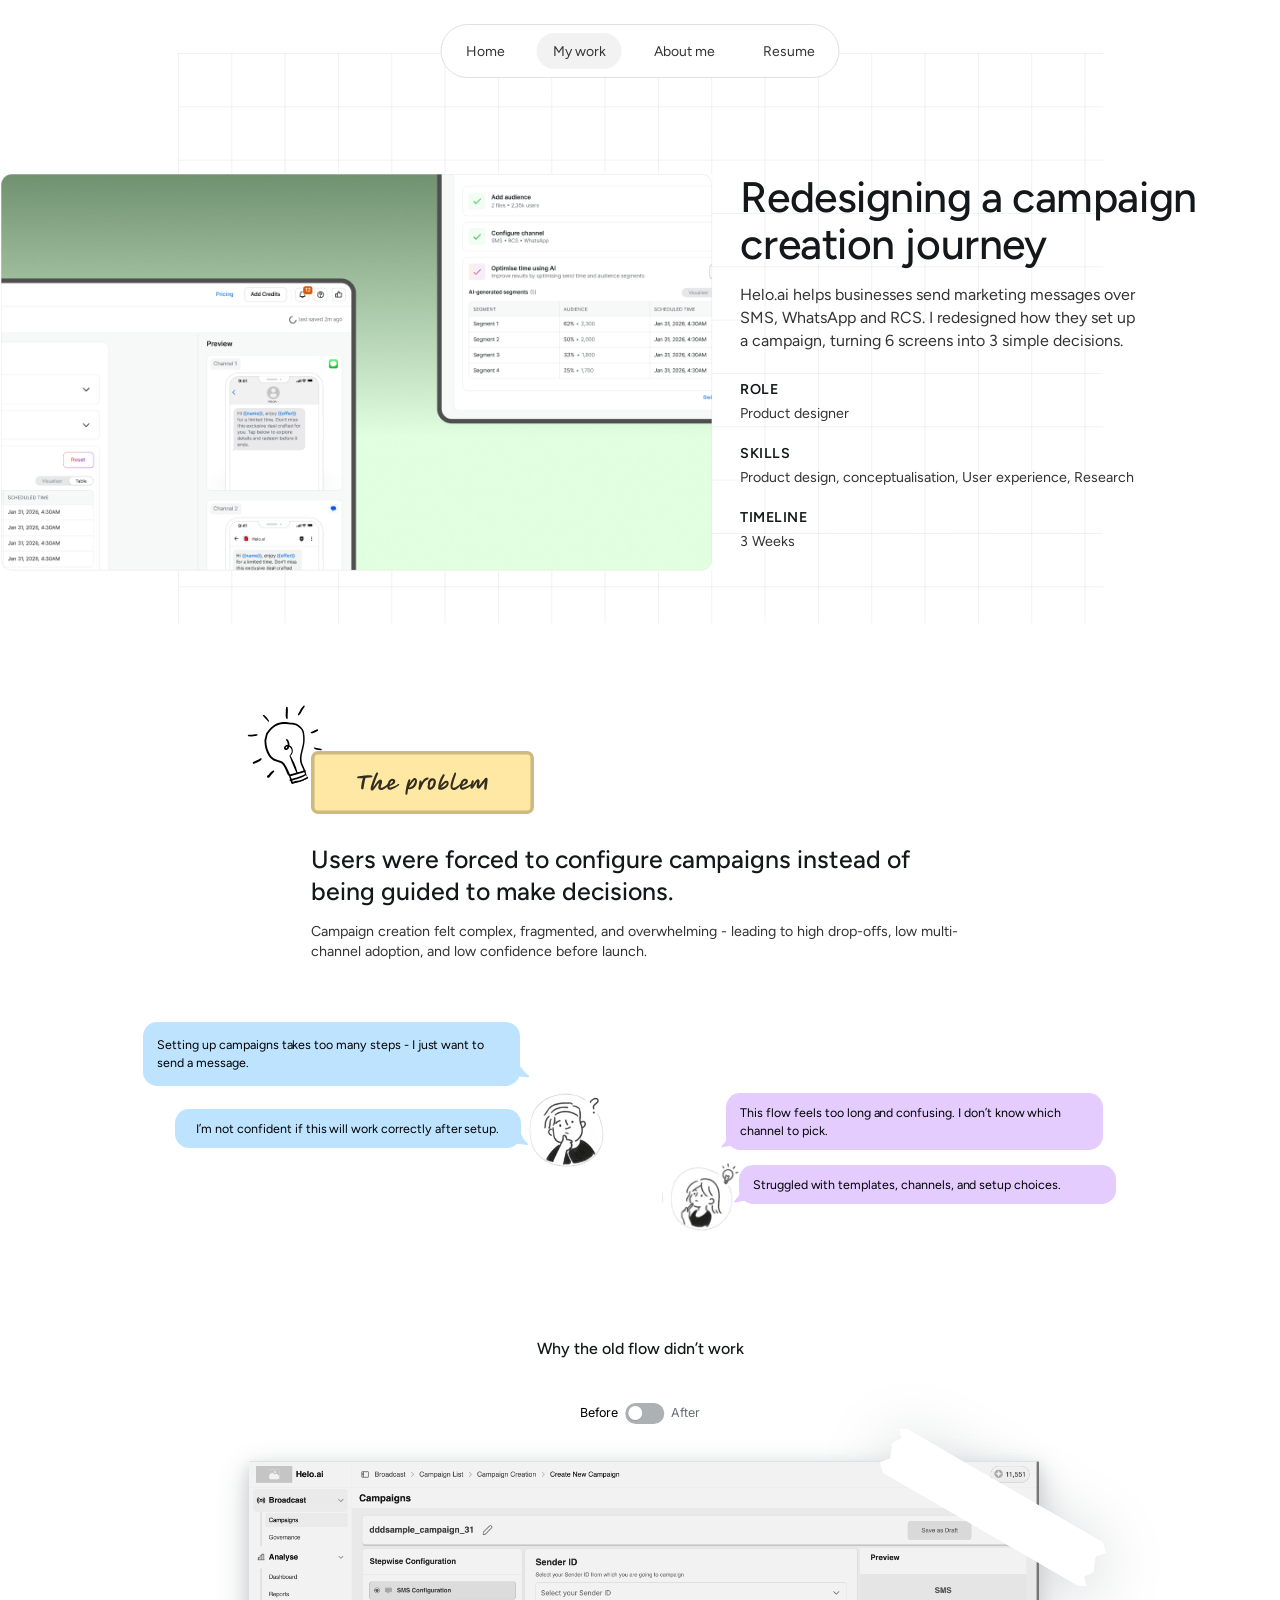
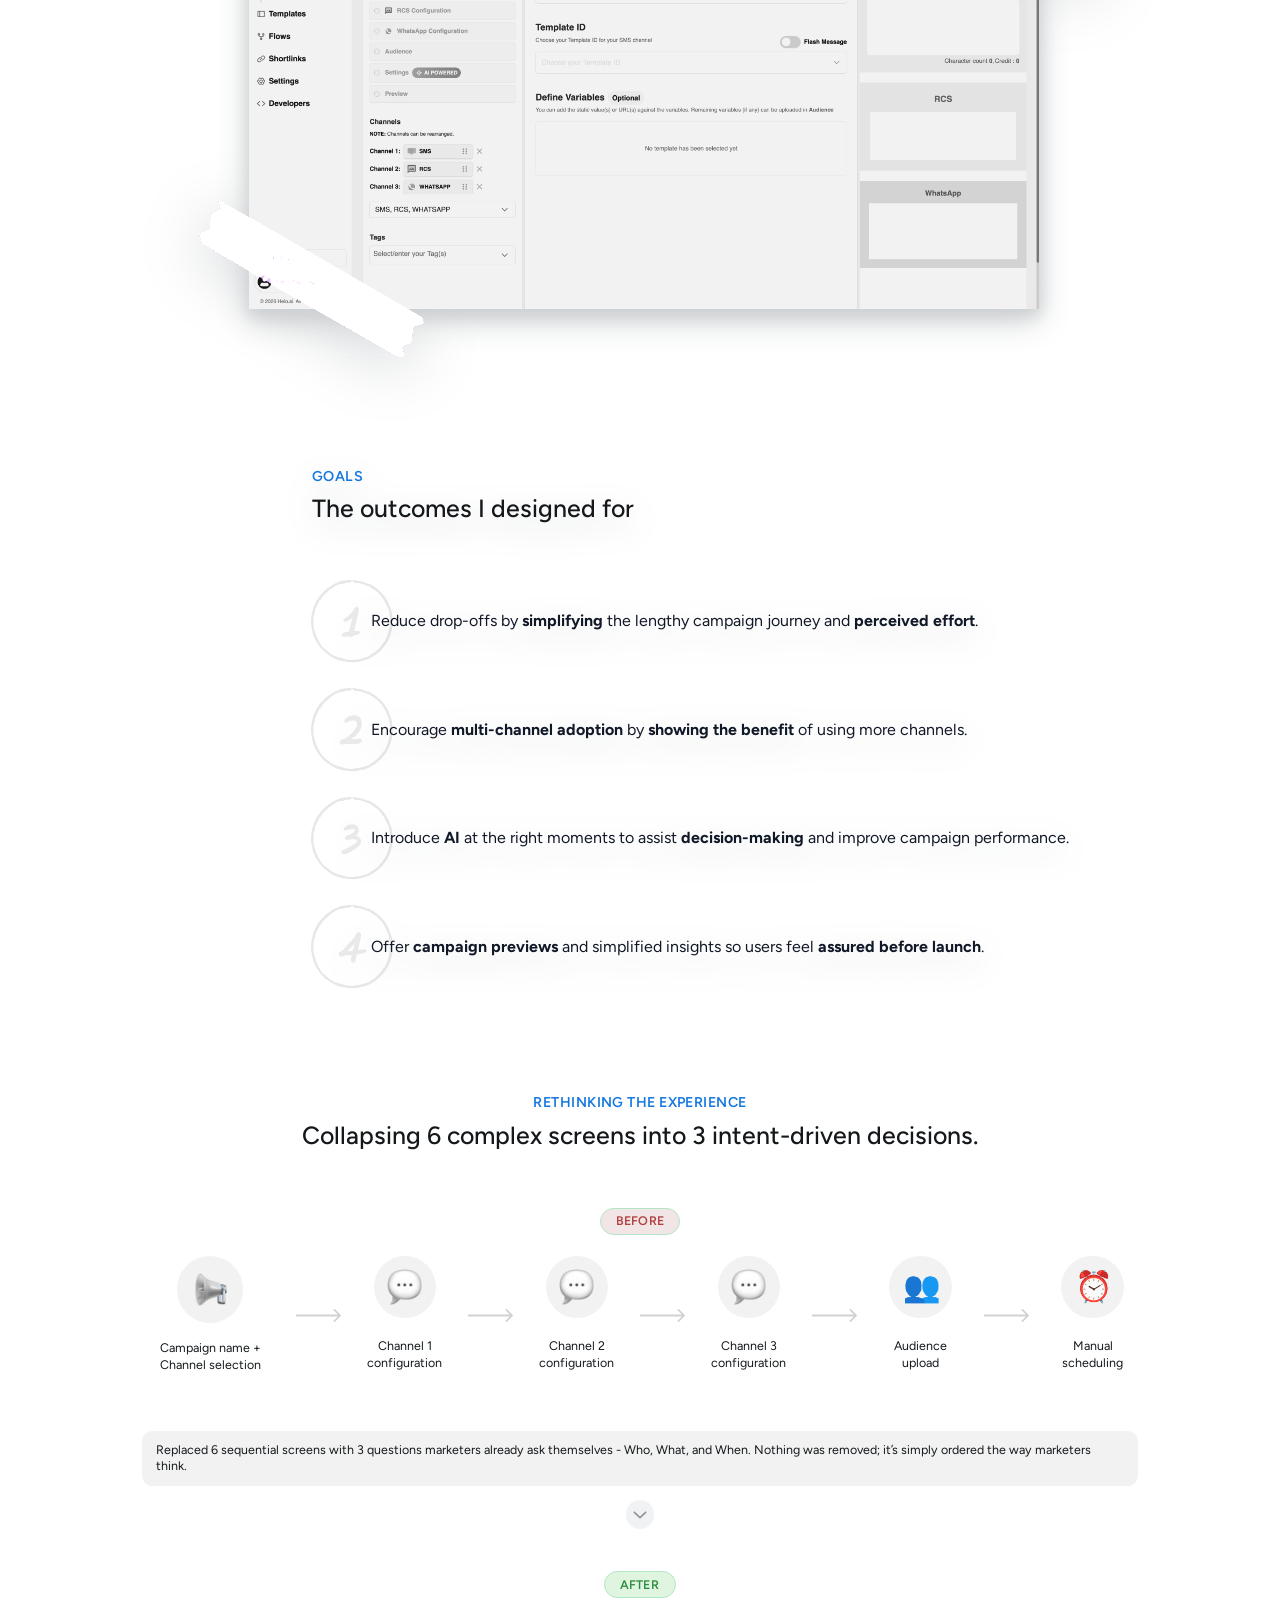
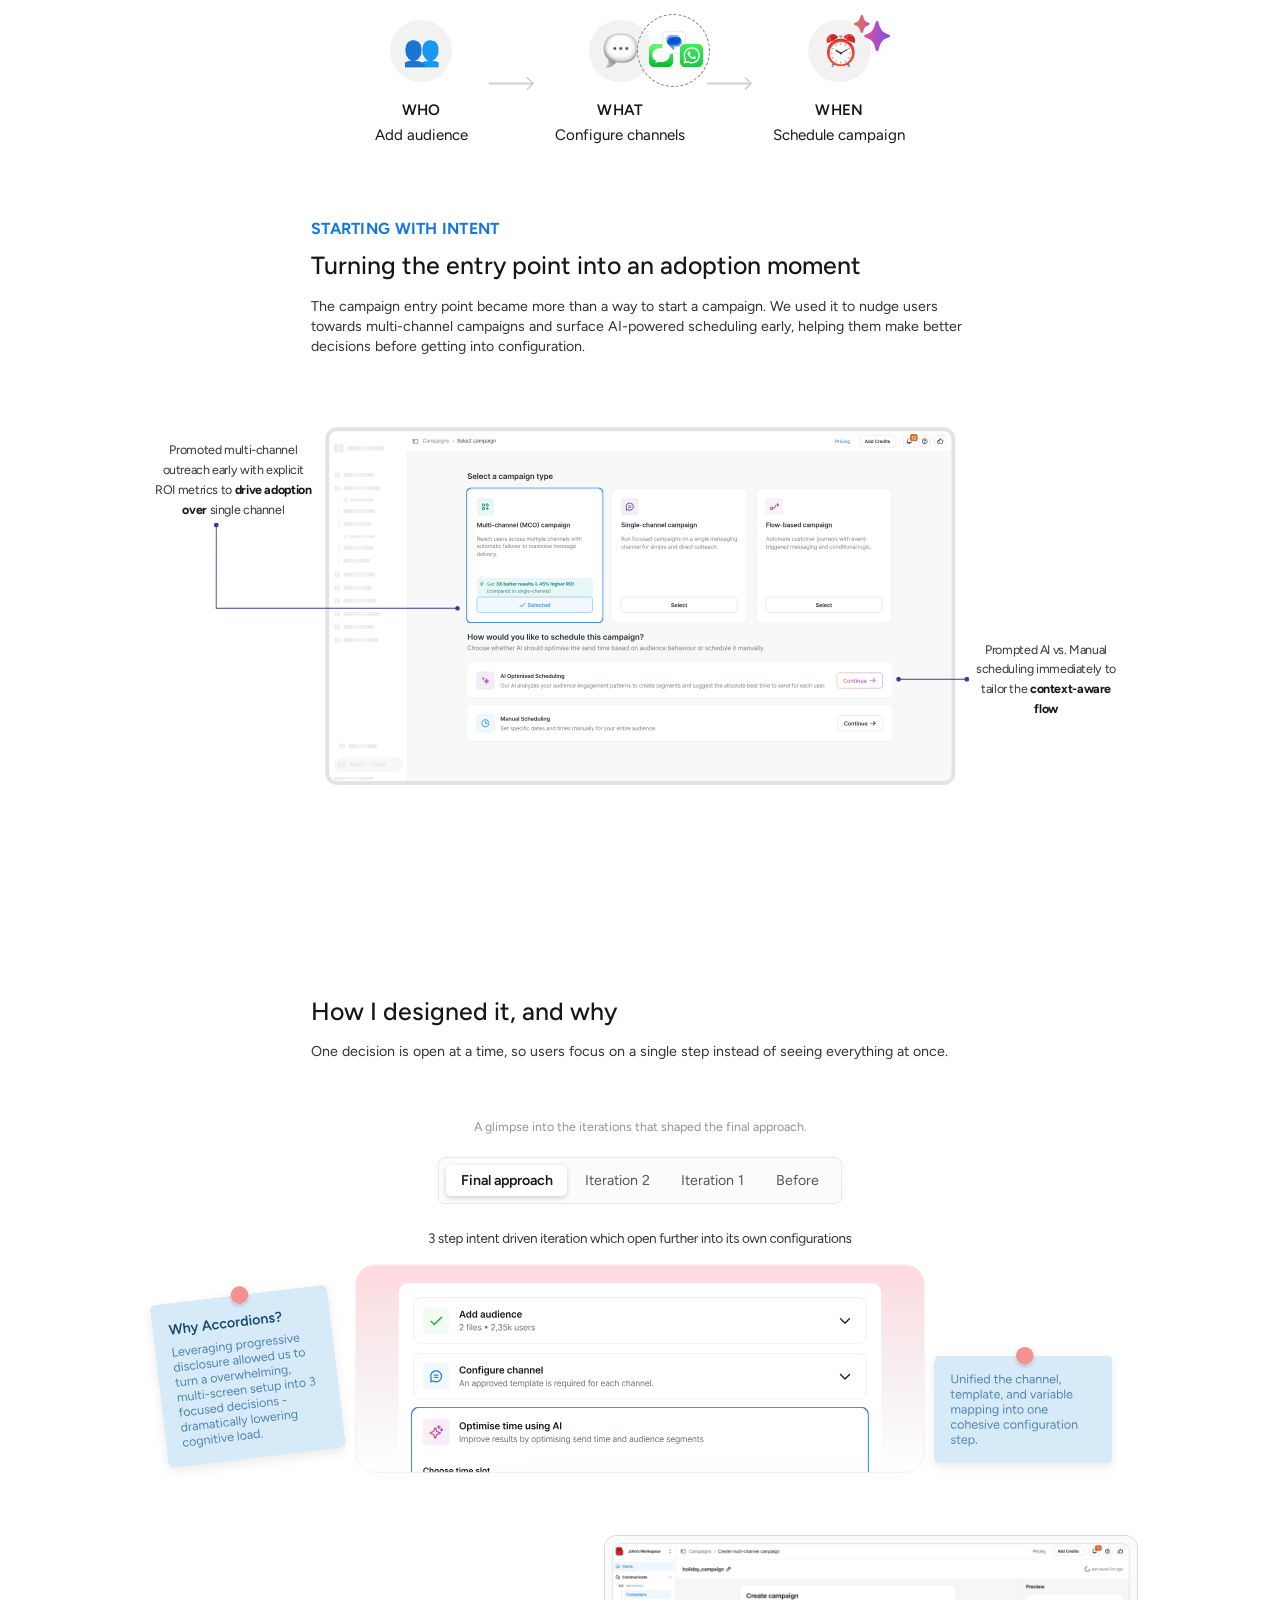
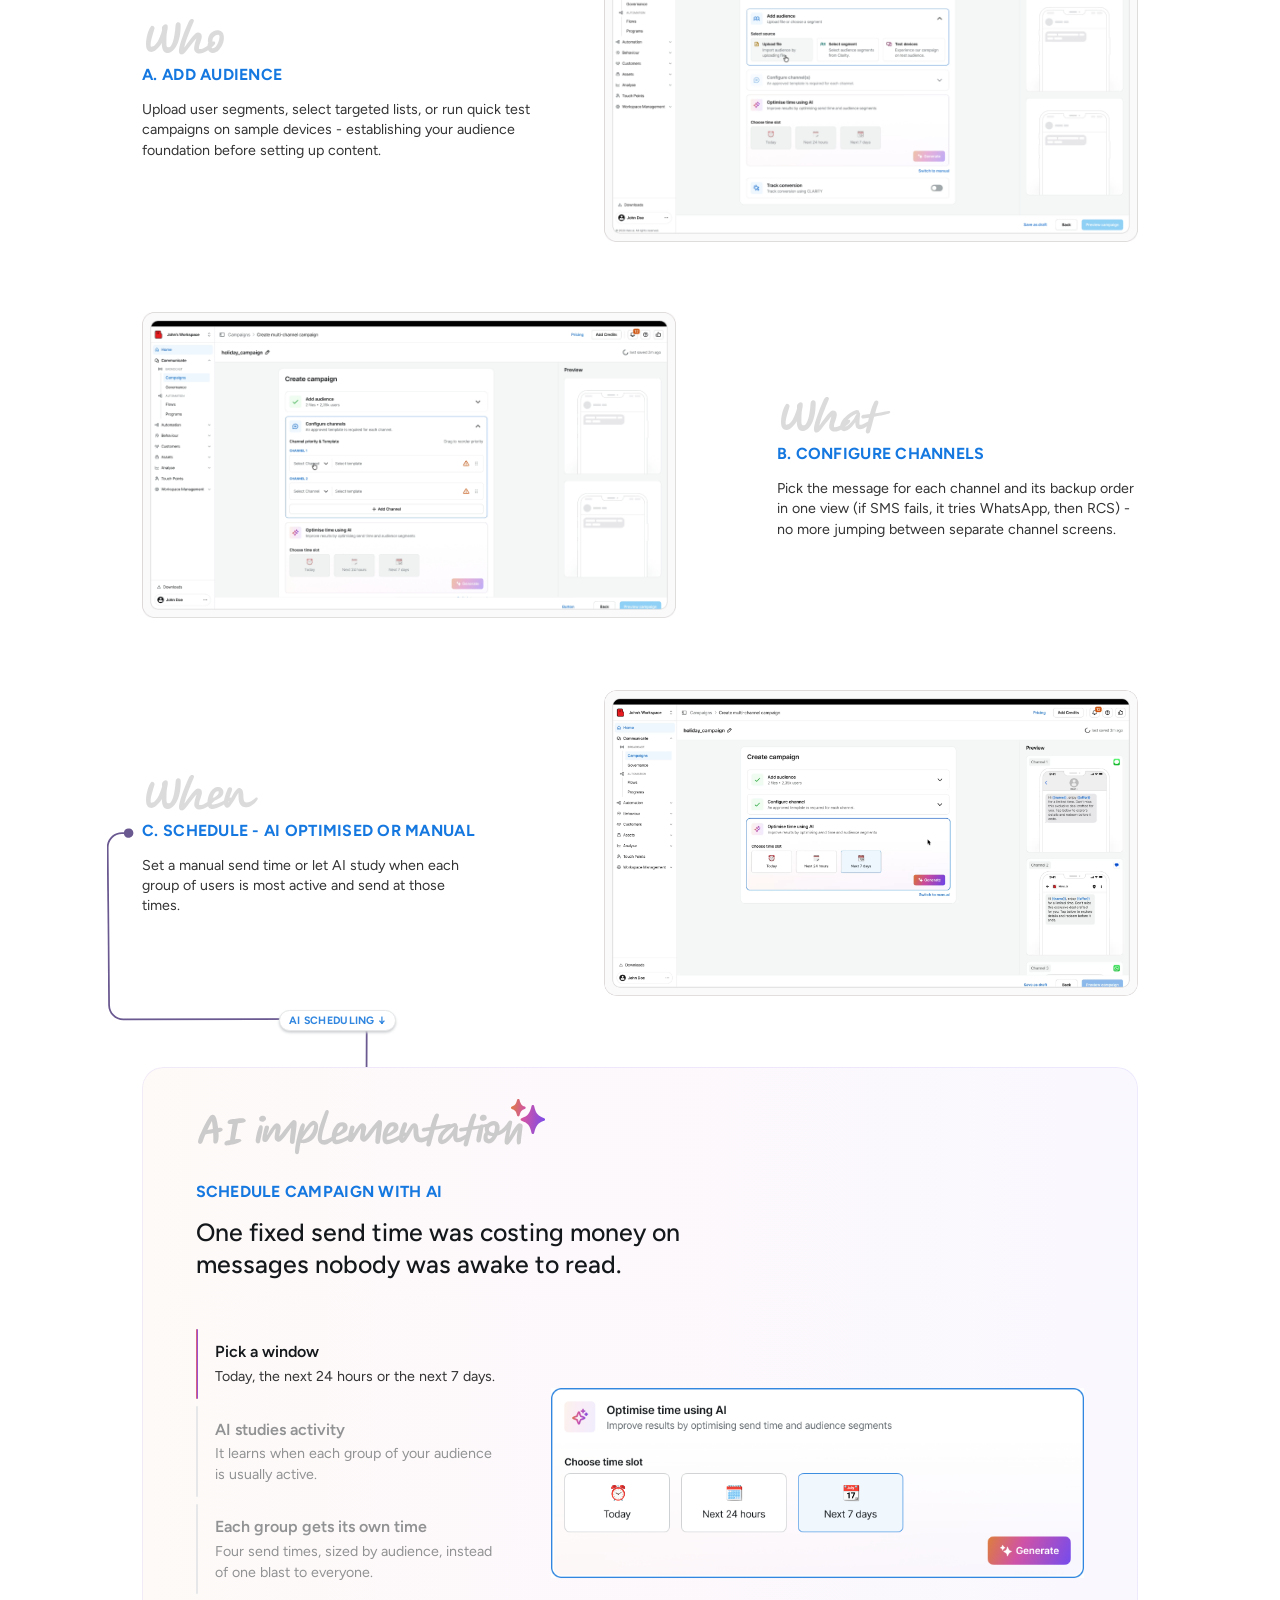
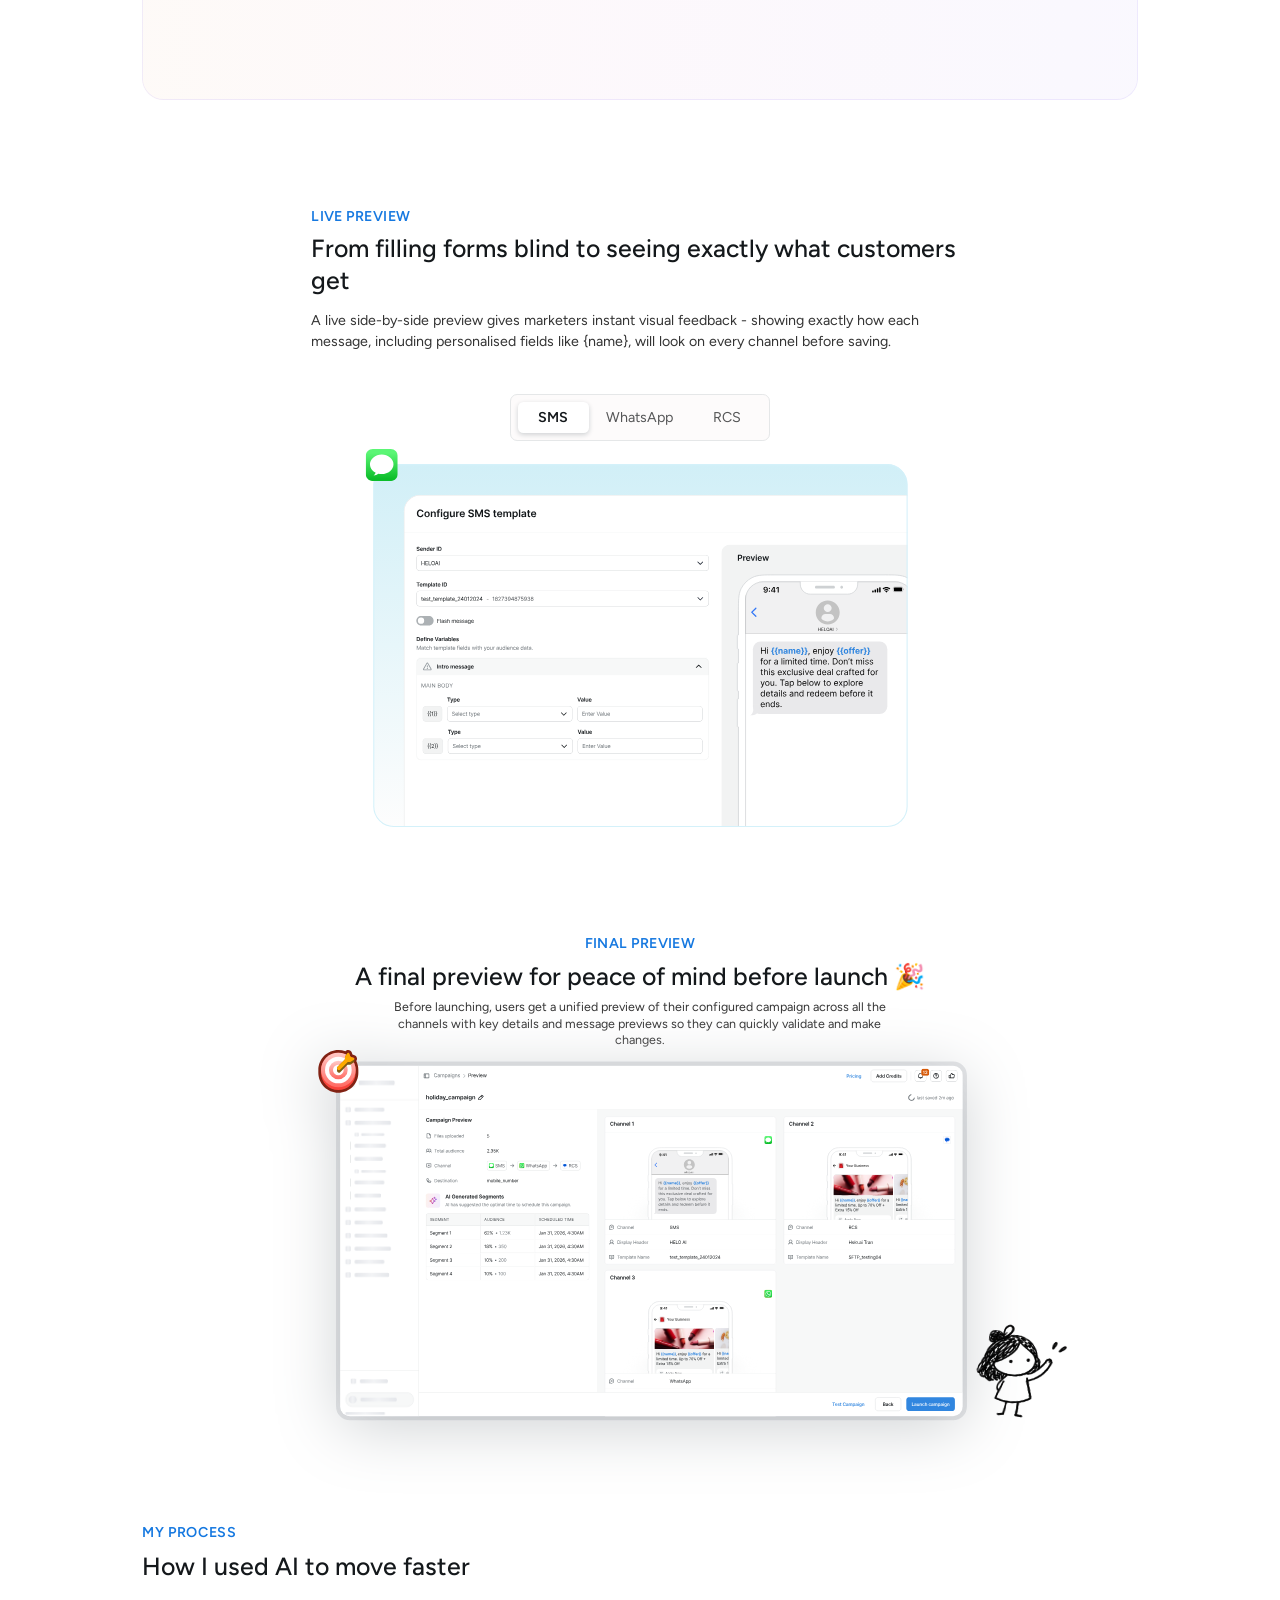
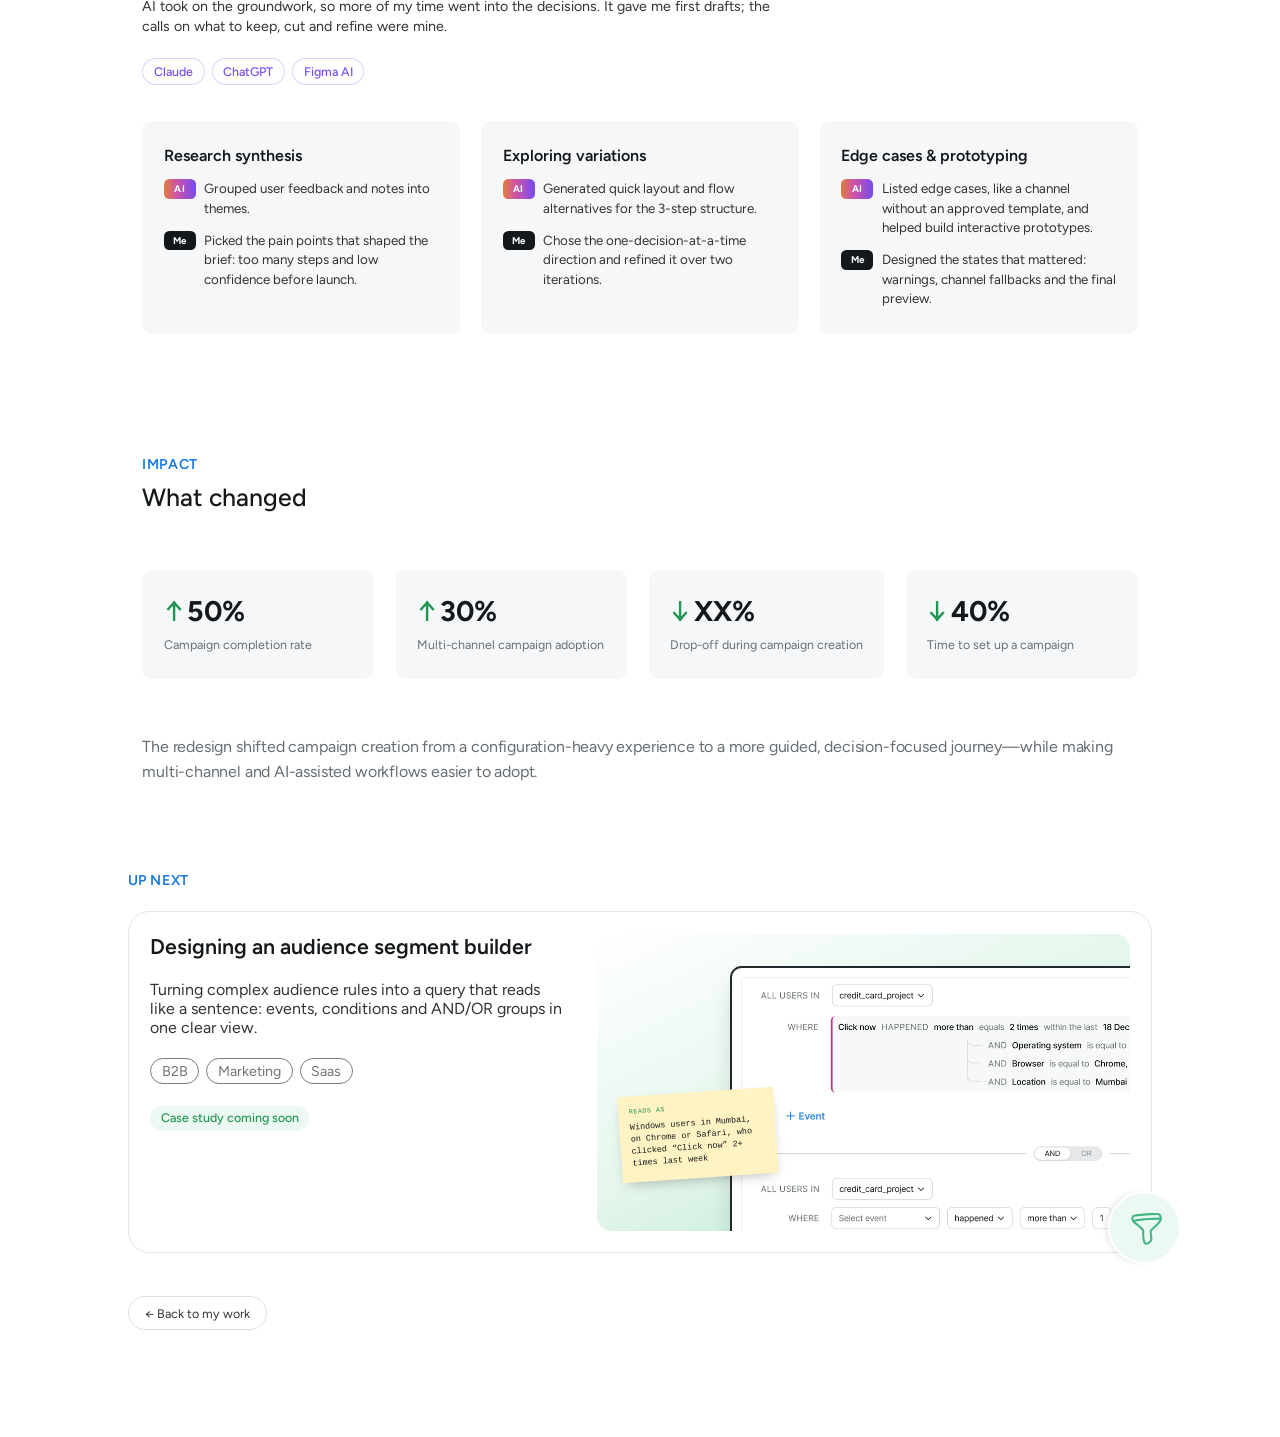
==== campaign-creation.html @ 898d85be "Publish portfolio site Homepage, campaign creation case study and assets.  Co-Authored-By: Claude Op" ====
<!DOCTYPE html>
<html lang="en">
<head>
  <meta charset="UTF-8" />
  <meta name="viewport" content="width=device-width, initial-scale=1.0" />
  <title>Campaign creation case study</title>
  <meta name="description" content="Case study: redesigning a campaign creation journey — from six configuration screens to three intent-driven decisions." />
  <link rel="preconnect" href="https://fonts.googleapis.com" />
  <link rel="preconnect" href="https://fonts.gstatic.com" crossorigin />
  <link href="https://fonts.googleapis.com/css2?family=Figtree:wght@400;500;600;700&family=Inter:wght@400;600&display=swap" rel="stylesheet" />
  <link rel="stylesheet" href="styles.css?v=38" />
  <link rel="stylesheet" href="case-study.css?v=26" />
</head>
<body class="cs">
  <!--
    Case study — Figma "Campaign creation" (831:17538), 1440 × 9797.
    Each section below follows one frame of the design, top to bottom.
  -->

  <nav class="nav is-case" aria-label="Primary" data-component="nav">
    <a class="nav__link" href="index.html#home">Home</a>
    <a class="nav__link is-active" href="index.html#work" aria-current="page">My work</a>
    <a class="nav__link" href="index.html#about">About me</a>
    <a class="nav__link" href="index.html#resume">Resume</a>
  </nav>

  <!-- ============ HERO ============ -->
  <header class="cs-hero" data-component="cs-hero">
    <div class="cs-hero__grid" aria-hidden="true"></div>
    <div class="cs-hero__inner">
      <img class="cs-hero__shot" src="assets/case/hero-shot.png" width="800" height="446" alt="Redesigned campaign creation screen with audience, channels and AI scheduling steps" />
      <div class="cs-hero__text">
        <h1 class="cs-hero__title">Redesigning a campaign creation journey</h1>
        <p class="cs-hero__sub">Helo.ai helps businesses send marketing messages over SMS, WhatsApp and RCS. I redesigned how they set up a campaign, turning 6 screens into 3 simple decisions.</p>
        <dl class="cs-meta">
          <div><dt>Role</dt><dd>Product designer</dd></div>
          <div><dt>Skills</dt><dd>Product design, conceptualisation, User experience, Research</dd></div>
          <div><dt>Timeline</dt><dd>3 Weeks</dd></div>
        </dl>
      </div>
    </div>
  </header>

  <main>
    <!-- ============ THE PROBLEM ============ -->
    <section class="cs-problem" data-component="cs-problem">
      <div class="cs-block">
        <div class="cs-problem__tag">
          <img class="cs-problem__bulb" src="assets/case/bulb.svg" alt="" aria-hidden="true" />
          <img class="cs-problem__note" src="assets/case/hand/the-problem.svg" width="251" height="71" alt="The problem" />
        </div>
        <h2 class="cs-h2">Users were forced to configure campaigns instead of being guided to make decisions.</h2>
        <p class="cs-p">Campaign creation felt complex, fragmented, and overwhelming - leading to high drop-offs, low multi-channel adoption, and low confidence before launch.</p>
      </div>

      <div class="chat" aria-label="What users told us">
        <div class="chat__msg chat__msg--l1"><p class="bubble bubble--blue">Setting up campaigns takes too many steps - I just want to send a message.<img class="bubble__tail" src="assets/case/tail-l1.svg" alt="" /></p></div>
        <div class="chat__msg chat__msg--l2"><p class="bubble bubble--blue">I’m not confident if this will work correctly after setup.<img class="bubble__tail" src="assets/case/tail-l2.svg" alt="" /></p></div>
        <img class="chat__avatar chat__avatar--man" src="assets/case/avatar-man.png" alt="" />
        <img class="chat__avatar chat__avatar--woman" src="assets/case/avatar-woman.png" alt="" />
        <div class="chat__msg chat__msg--r1"><p class="bubble bubble--purple">This flow feels too long and confusing. I don’t know which channel to pick.<img class="bubble__tail" src="assets/case/tail-r1.svg" alt="" /></p></div>
        <div class="chat__msg chat__msg--r2"><p class="bubble bubble--purple">Struggled with templates, channels, and setup choices.<img class="bubble__tail" src="assets/case/tail-r2.svg" alt="" /></p></div>
      </div>
    </section>

    <!-- ============ BEFORE / AFTER FLOW ============ -->
    <section class="cs-compare" data-component="cs-compare">
      <h2 class="cs-compare__title">Why the old flow didn&#8217;t work</h2>
      <button class="toggle" type="button" role="switch" aria-checked="false" aria-label="Show the redesigned flow">
        <span class="toggle__label toggle__label--before">Before</span>
        <span class="toggle__track"><span class="toggle__knob"></span></span>
        <span class="toggle__label toggle__label--after">After</span>
      </button>
      <div class="cs-compare__stage">
        <!-- Before: Figma "Group 2" (831:18147). The screenshot is the original 2940 × 1664 source, and the washi
             tapes are vector exports. Their blend modes (plus-lighter / color-dodge) need the page behind them,
             so a white silhouette of each tape carries the shadow and the textured tape blends on top. -->
        <div class="cs-compare__img cs-compare__img--before is-active" role="img" aria-label="Old flow: six sequential screens for name, three channel configurations, audience and schedule">
          <img class="before__tape before__tape--tr before__tape--shape" src="assets/case/before/tape-tr.svg" alt="" />
          <img class="before__tape before__tape--bl before__tape--shape" src="assets/case/before/tape-bl.svg" alt="" />
          <div class="before__screen"><img src="assets/case/before/screen.png" width="2940" height="1664" alt="" /></div>
          <img class="before__tape before__tape--tr" src="assets/case/before/tape-tr.svg" alt="" />
          <img class="before__tape before__tape--bl" src="assets/case/before/tape-bl.svg" alt="" />
        </div>
        <!-- After: the Figma frame "Home" (831:18160) exported as vector SVG, so text and icons stay sharp at any zoom;
             washi tapes are 3x renders placed at their Figma render bounds -->
        <div class="cs-compare__img cs-compare__img--after" role="img" aria-label="New flow: one page with audience, channels and schedule sections">
          <img class="after__screen" src="assets/case/after/screen.svg" width="885" height="498" alt="" />
          <img class="after__tape after__tape--tr" src="assets/case/after/tape-tr.svg" alt="" />
          <img class="after__tape after__tape--bl" src="assets/case/after/tape-bl.svg" alt="" />
        </div>
      </div>
    </section>

    <!-- ============ GOALS ============ -->
    <section class="cs-goals" data-component="cs-goals">
      <div class="cs-block">
        <p class="cs-label">Goals</p>
        <h2 class="cs-h2">The outcomes I designed for</h2>
        <ol class="goals">
          <li><span class="goal__badge" aria-hidden="true"><img src="assets/case/hand/goal-circle.svg" alt="" /><img src="assets/case/hand/goal-1.svg" alt="" /></span>
            <p>Reduce drop-offs by <b>simplifying</b> the lengthy campaign journey and <b>perceived effort</b>.</p></li>
          <li><span class="goal__badge" aria-hidden="true"><img src="assets/case/hand/goal-circle.svg" alt="" /><img src="assets/case/hand/goal-2.svg" alt="" /></span>
            <p>Encourage <b>multi-channel adoption</b> by <b>showing the benefit</b> of using more channels.</p></li>
          <li><span class="goal__badge" aria-hidden="true"><img src="assets/case/hand/goal-circle.svg" alt="" /><img src="assets/case/hand/goal-3.svg" alt="" /></span>
            <p>Introduce <b>AI</b> at the right moments to assist <b>decision-making</b> and improve campaign performance.</p></li>
          <li><span class="goal__badge" aria-hidden="true"><img src="assets/case/hand/goal-circle.svg" alt="" /><img src="assets/case/hand/goal-4.svg" alt="" /></span>
            <p>Offer <b>campaign previews</b> and simplified insights so users feel <b>assured before launch</b>.</p></li>
        </ol>
      </div>
    </section>

    <!-- ============ RETHINKING THE EXPERIENCE ============ -->
    <section class="cs-rethink" data-component="cs-rethink">
      <p class="cs-label cs-label--center">Rethinking the experience</p>
      <h2 class="cs-h2 cs-h2--center">Collapsing 6 complex screens into 3 intent-driven decisions.</h2>

      <div class="rethink">
        <span class="pill pill--before">Before</span>
        <ol class="flow flow--before">
          <li class="step"><span class="step__icon step__icon--lg"><img src="assets/case/emoji-megaphone.png" alt="" /></span><span class="step__label step__label--wide">Campaign name +<br />Channel selection</span></li>
          <li class="flow__arrow" aria-hidden="true"><img src="assets/case/arrow-before.svg" alt="" /></li>
          <li class="step"><span class="step__icon"><img src="assets/case/chat-icon-1.png" alt="" /></span><span class="step__label">Channel 1<br />configuration</span></li>
          <li class="flow__arrow" aria-hidden="true"><img src="assets/case/arrow-before.svg" alt="" /></li>
          <li class="step"><span class="step__icon"><img src="assets/case/chat-icon.png" alt="" /></span><span class="step__label">Channel 2<br />configuration</span></li>
          <li class="flow__arrow" aria-hidden="true"><img src="assets/case/arrow-before.svg" alt="" /></li>
          <li class="step"><span class="step__icon"><img src="assets/case/chat-icon.png" alt="" /></span><span class="step__label">Channel 3<br />configuration</span></li>
          <li class="flow__arrow" aria-hidden="true"><img src="assets/case/arrow-before.svg" alt="" /></li>
          <li class="step"><span class="step__icon step__icon--emoji">👥</span><span class="step__label">Audience<br />upload</span></li>
          <li class="flow__arrow" aria-hidden="true"><img src="assets/case/arrow-before.svg" alt="" /></li>
          <li class="step"><span class="step__icon step__icon--emoji">⏰</span><span class="step__label">Manual<br />scheduling</span></li>
        </ol>

        <p class="rethink__caption">Replaced 6 sequential screens with 3 questions marketers already ask themselves - Who, What, and When. Nothing was removed; it&#8217;s simply ordered the way marketers think.</p>
        <span class="rethink__caret" aria-hidden="true"><img src="assets/case/caret-down.svg" alt="" /></span>

        <span class="pill pill--after">After</span>
        <ol class="flow flow--after">
          <li class="step"><span class="step__icon step__icon--emoji">👥</span><span class="step__q">Who</span><span class="step__label step__label--lg">Add audience</span></li>
          <li class="flow__arrow" aria-hidden="true"><img src="assets/case/arrow-after-1.svg" alt="" /></li>
          <li class="step">
            <span class="step__icon"><img src="assets/case/chat-icon.png" alt="" />
              <span class="step__channels" aria-hidden="true">
                <img class="ch ch--sms" src="assets/case/ch-sms.svg" alt="" />
                <img class="ch ch--rcs" src="assets/case/ch-rcs.svg" alt="" />
                <img class="ch ch--wa" src="assets/case/ch-whatsapp.svg" alt="" />
              </span>
            </span>
            <span class="step__q">What</span><span class="step__label step__label--lg">Configure channels</span></li>
          <li class="flow__arrow" aria-hidden="true"><img src="assets/case/arrow-after-2.svg" alt="" /></li>
          <li class="step"><span class="step__icon step__icon--emoji">⏰<img class="step__sparkle" src="assets/case/sparkle.svg" alt="" /></span><span class="step__q">When</span><span class="step__label step__label--lg">Schedule campaign</span></li>
        </ol>
      </div>
    </section>

    <!-- ============ STARTING WITH INTENT ============ -->
    <section class="cs-intent" data-component="cs-intent">
      <div class="cs-block">
        <p class="cs-label cs-label--lg">Starting with intent</p>
        <h2 class="cs-h2">Turning the entry point into an adoption moment</h2>
        <p class="cs-p">The campaign entry point became more than a way to start a campaign. We used it to nudge users towards multi-channel campaigns and surface AI-powered scheduling early, helping them make better decisions before getting into configuration.</p>
      </div>
      <div class="intent">
        <img class="intent__shot" src="assets/case/intent-mockup.svg" width="710" height="404" alt="Select a campaign type: multi-channel, single-channel or flow-based, followed by AI or manual scheduling" />
        <div class="note note--intent-left">
          <p>Promoted multi-channel outreach early with explicit ROI metrics to <b>drive adoption over</b> single channel</p>
          <span class="rot-line rot-line--intent-left" aria-hidden="true"><span><img src="assets/case/line-intent-left.svg" alt="" /></span></span>
        </div>
        <div class="note note--intent-right">
          <img class="note__line" src="assets/case/line-intent-right.svg" alt="" aria-hidden="true" />
          <p>Prompted AI vs. Manual scheduling immediately to tailor the <b>context-aware flow</b></p>
        </div>
      </div>
    </section>

    <!-- ============ DEEP DIVE / ITERATIONS ============ -->
    <section class="cs-deep" data-component="cs-iterations">
      <div class="cs-block">
        <h2 class="cs-h2">How I designed it, and why</h2>
        <p class="cs-p">One decision is open at a time, so users focus on a single step instead of seeing everything at once.</p>
      </div>
      <p class="cs-caption">A glimpse into the iterations that shaped the final approach.</p>

      <div class="tabset tabset--iter" data-tabset>
        <div class="seg" role="tablist" aria-label="Iterations">
          <button class="seg__item is-active" role="tab" aria-selected="true" aria-controls="iter-final" id="tab-iter-final">Final approach</button>
          <button class="seg__item" role="tab" aria-selected="false" aria-controls="iter-2" id="tab-iter-2" tabindex="-1">Iteration 2</button>
          <button class="seg__item" role="tab" aria-selected="false" aria-controls="iter-1" id="tab-iter-1" tabindex="-1">Iteration 1</button>
          <button class="seg__item" role="tab" aria-selected="false" aria-controls="iter-before" id="tab-iter-before" tabindex="-1">Before</button>
        </div>
        <div class="tabset__stage">
          <div class="tabset__panel is-active" role="tabpanel" id="iter-final" aria-labelledby="tab-iter-final">
            <img class="iter iter--final" src="assets/case/iter/final.svg" width="1105" height="369" alt="Final approach: accordion sections for audience, channels and scheduling" />
          </div>
          <div class="tabset__panel" role="tabpanel" id="iter-2" aria-labelledby="tab-iter-2">
            <img class="iter iter--2" src="assets/case/iter/iter-2.svg" width="1089" height="731" alt="Iteration 2" />
          </div>
          <div class="tabset__panel" role="tabpanel" id="iter-1" aria-labelledby="tab-iter-1">
            <img class="iter iter--1" src="assets/case/iter/iter-1.svg" width="1089" height="870" alt="Iteration 1" />
          </div>
          <div class="tabset__panel" role="tabpanel" id="iter-before" aria-labelledby="tab-iter-before">
            <img class="iter iter--before" src="assets/case/iter/before.svg" width="830" height="518" alt="The original multi-step setup" />
          </div>
        </div>
      </div>
    </section>

    <!-- ============ WHO / WHAT / WHEN ============ -->
    <section class="cs-www" data-component="cs-who-what-when">
      <div class="www">
        <div class="www__row www__row--who">
          <div class="www__text">
            <span class="hand hand--who" role="img" aria-label="Who"></span>
            <h3 class="www__label">A. Add Audience</h3>
            <p class="cs-p cs-p--lg">Upload user segments, select targeted lists, or run quick test campaigns on sample devices - establishing your audience foundation before setting up content.</p>
          </div>
          <figure class="video-frame"><img src="assets/case/who-still.png" width="600" height="345" alt="Adding an audience: upload file, select segment or test devices" /></figure>
        </div>

        <div class="www__row www__row--what">
          <figure class="video-frame"><img src="assets/case/what-still.png" width="600" height="345" alt="Configuring channels with templates and failover order" /></figure>
          <div class="www__text">
            <span class="hand hand--what" role="img" aria-label="What"></span>
            <h3 class="www__label">B. Configure channels</h3>
            <p class="cs-p cs-p--lg">Pick the message for each channel and its backup order in one view (if SMS fails, it tries WhatsApp, then RCS) - no more jumping between separate channel screens.</p>
          </div>
        </div>

        <div class="www__row www__row--when">
          <div class="www__text">
            <span class="hand hand--when" role="img" aria-label="When"></span>
            <h3 class="www__label www__label--nowrap">C. Schedule - AI optimised or manual</h3>
            <p class="cs-p cs-p--lg">Set a manual send time or let AI study when each group of users is most active and send at those times.</p>
          </div>
          <figure class="video-frame video-frame--when"><img src="assets/case/when-frame.png" width="1800" height="1035" alt="Scheduling: choose a time slot and let AI optimise send time" /></figure>
          <span class="rot-line rot-line--when" aria-hidden="true"><span><img src="assets/case/line-when.svg" alt="" /></span></span>
          <a class="bridge-pill" href="#ai-scheduling" data-ai-link>AI scheduling <span aria-hidden="true">↓</span></a>
        </div>

        <!-- AI implementation -->
        <div class="ai-panel" id="ai-scheduling" data-component="cs-ai" aria-label="AI scheduling, an extension of step C. Schedule">
          <div class="ai-panel__head">
            <span class="hand hand--ai" role="img" aria-label="AI implementation"></span>
            <img class="ai-panel__icon" src="assets/case/ai-icon.svg" alt="" aria-hidden="true" />
            <h3 class="www__label">Schedule campaign with AI</h3>
            <p class="ai-panel__title">One fixed send time was costing money on messages nobody was awake to read.</p>
          </div>
          <!-- Three steps of AI scheduling. Screens are the Figma "AI optimisation card" variants
               (1950:105129 → Selected 2008:236872, loading 1950:105285, graph 1950:178481). -->
          <div class="ai-flow" data-component="ai-flow">
            <div class="ai-flow__side">
            <div class="ai-flow__steps" role="tablist" aria-label="AI scheduling, step by step">
              <button class="ai-flow__step is-active" type="button" role="tab" id="ai-tab-1" aria-controls="ai-screen-1" aria-selected="true">
                <span class="ai-flow__title">Pick a window</span>
                <span class="ai-flow__text">Today, the next 24 hours or the next 7 days.</span>
              </button>
              <button class="ai-flow__step" type="button" role="tab" id="ai-tab-2" aria-controls="ai-screen-2" aria-selected="false" tabindex="-1">
                <span class="ai-flow__title">AI studies activity</span>
                <span class="ai-flow__text">It learns when each group of your audience is usually active.</span>
              </button>
              <button class="ai-flow__step" type="button" role="tab" id="ai-tab-3" aria-controls="ai-screen-3" aria-selected="false" tabindex="-1">
                <span class="ai-flow__title">Each group gets its own time</span>
                <span class="ai-flow__text">Four send times, sized by audience, instead of one blast to everyone.</span>
              </button>
            </div>
            <div class="ai-flow__view" role="group" aria-label="Show the segments as">
              <button type="button" class="is-on" data-view="ai-screen-3" aria-pressed="true">Chart</button>
              <button type="button" data-view="ai-screen-3t" aria-pressed="false">Table</button>
            </div>
            </div>
            <div class="ai-flow__stage">
              <div class="ai-flow__screen is-active" id="ai-screen-1" role="tabpanel" aria-labelledby="ai-tab-1">
                <img src="assets/case/ai/step-1.png" width="758" height="270" alt="Optimise time using AI: Next 7 days selected as the time slot, Generate button ready" />
                <!-- Time-slot icons are emoji fills in Figma, which its SVG export drops; drawn in the card's own coordinates -->
                <svg class="ai-emoji" viewBox="0 0 758 270" aria-hidden="true" focusable="false"><text x="82" y="156" font-size="21">⏰</text><text x="248" y="156" font-size="21">🗓️</text><text x="414" y="156" font-size="21">📆</text></svg>
              </div>
              <img class="ai-flow__screen" id="ai-screen-2" role="tabpanel" aria-labelledby="ai-tab-2" src="assets/case/ai/step-2.png" width="758" height="454" alt="AI optimising your segments, 17% complete, with a Pause button" />
              <img class="ai-flow__screen" id="ai-screen-3" role="tabpanel" aria-labelledby="ai-tab-3" src="assets/case/ai/step-3.png" width="758" height="454" alt="Bubble chart of four AI-generated segments, each placed at its own send time across the day" />
              <img class="ai-flow__screen" id="ai-screen-3t" role="tabpanel" aria-labelledby="ai-tab-3" src="assets/case/ai/step-3-table.png" width="758" height="352" alt="The same four segments as a table: audience share and scheduled send time for each" />
            </div>
          </div>
        </div>
      </div>
    </section>

    <!-- ============ PREVIEW MODAL ============ -->
    <section class="cs-modal" data-component="cs-modal">
      <div class="cs-block">
        <p class="cs-label">Live preview</p>
        <h2 class="cs-h2">From filling forms blind to seeing exactly what customers get</h2>
        <p class="cs-p">A live side-by-side preview gives marketers instant visual feedback - showing exactly how each message, including personalised fields like {name}, will look on every channel before saving.</p>
      </div>

      <div class="tabset tabset--channel" data-tabset>
        <div class="seg" role="tablist" aria-label="Channel preview">
          <button class="seg__item is-active" role="tab" aria-selected="true" aria-controls="ch-sms" id="tab-ch-sms">SMS</button>
          <button class="seg__item" role="tab" aria-selected="false" aria-controls="ch-wa" id="tab-ch-wa" tabindex="-1">WhatsApp</button>
          <button class="seg__item" role="tab" aria-selected="false" aria-controls="ch-rcs" id="tab-ch-rcs" tabindex="-1">RCS</button>
        </div>
        <div class="tabset__stage">
          <div class="tabset__panel is-active" role="tabpanel" id="ch-sms" aria-labelledby="tab-ch-sms"><img class="channel" src="assets/case/channel/sms.svg?v=2" width="1118" height="425" alt="SMS template configuration with live phone preview" /></div>
          <div class="tabset__panel" role="tabpanel" id="ch-wa" aria-labelledby="tab-ch-wa"><img class="channel" src="assets/case/channel/whatsapp.svg?v=3" width="1118" height="425" alt="WhatsApp template configuration with live phone preview" /></div>
          <div class="tabset__panel" role="tabpanel" id="ch-rcs" aria-labelledby="tab-ch-rcs"><img class="channel" src="assets/case/channel/rcs.svg?v=4" width="1118" height="425" alt="RCS template configuration with live phone preview" /></div>
        </div>
      </div>
    </section>

    <!-- ============ FINAL PREVIEW ============ -->
    <section class="cs-final" data-component="cs-final">
      <div class="cs-block cs-block--center">
        <p class="cs-label">Final preview</p>
        <h2 class="cs-h2 cs-h2--nowrap">A final preview for peace of mind before launch 🎉</h2>
        <p class="cs-p cs-p--sm">Before launching, users get a unified preview of their configured campaign across all the channels with key details and message previews so they can quickly validate and make changes.</p>
      </div>
      <div class="final">
        <img class="final__shot" src="assets/case/final-preview.svg?v=4" width="731" height="417" alt="Campaign preview with files, audience, channels, AI-generated segments and a preview of each channel's message" />
        <!-- Same sketch as the homepage polaroid; she waves when hovered -->
        <div class="final__doodle" tabindex="0" aria-label="Sketch of Jyoti waving">
          <div class="polaroid__img" aria-hidden="true">
            <span class="sprite sprite--body"></span>
            <span class="sprite sprite--marks"></span>
            <span class="sprite sprite--eye sprite--eye-l"></span>
            <span class="sprite sprite--eye sprite--eye-r"></span>
            <svg class="sprite sprite--happy-eyes" viewBox="0 0 1536 1024" preserveAspectRatio="none">
              <path d="M451.5 810.5Q458 801 464.5 810.5" transform="rotate(-13 458 807)" />
              <path d="M489 802Q495.5 792.5 502 802" transform="rotate(-13 495.5 799)" />
            </svg>
            <span class="sprite sprite--arm">
              <span class="sprite-layer sprite-layer--forearm"></span>
              <span class="sprite-layer sprite-layer--hand"></span>
            </span>
          </div>
        </div>
      </div>
    </section>

    <!-- ============ AI IN MY PROCESS ============ -->
    <section class="cs-process" data-component="cs-process">
      <p class="cs-label">My process</p>
      <h2 class="cs-h2">How I used AI to move faster</h2>
      <p class="cs-p">AI took on the groundwork, so more of my time went into the decisions. It gave me first drafts; the calls on what to keep, cut and refine were mine.</p>
      <ul class="tools" aria-label="AI tools I used">
        <li>Claude</li><li>ChatGPT</li><li>Figma AI</li>
      </ul>
      <ol class="process">
        <li class="process__card">
          <h3 class="process__title">Research synthesis</h3>
          <p class="process__row"><span class="process__who process__who--ai">AI</span>Grouped user feedback and notes into themes.</p>
          <p class="process__row"><span class="process__who">Me</span>Picked the pain points that shaped the brief: too many steps and low confidence before launch.</p>
        </li>
        <li class="process__card">
          <h3 class="process__title">Exploring variations</h3>
          <p class="process__row"><span class="process__who process__who--ai">AI</span>Generated quick layout and flow alternatives for the 3-step structure.</p>
          <p class="process__row"><span class="process__who">Me</span>Chose the one-decision-at-a-time direction and refined it over two iterations.</p>
        </li>
        <li class="process__card">
          <h3 class="process__title">Edge cases &amp; prototyping</h3>
          <p class="process__row"><span class="process__who process__who--ai">AI</span>Listed edge cases, like a channel without an approved template, and helped build interactive prototypes.</p>
          <p class="process__row"><span class="process__who">Me</span>Designed the states that mattered: warnings, channel fallbacks and the final preview.</p>
        </li>
      </ol>
    </section>

    <!-- ============ IMPACT ============ -->
    <section class="cs-impact" data-component="cs-impact">
      <p class="cs-label">Impact</p>
      <h2 class="cs-h2">What changed</h2>
      <ul class="metrics">
        <li class="metric"><p class="metric__value"><span class="metric__arrow">↑</span> 50%</p><p class="metric__label">Campaign completion rate</p></li>
        <li class="metric"><p class="metric__value"><span class="metric__arrow">↑</span> 30%</p><p class="metric__label">Multi-channel campaign adoption</p></li>
        <li class="metric"><p class="metric__value"><span class="metric__arrow">↓</span> XX%</p><p class="metric__label">Drop-off during campaign creation</p></li>
        <li class="metric"><p class="metric__value"><span class="metric__arrow">↓</span> 40%</p><p class="metric__label">Time to set up a campaign</p></li>
      </ul>
      <p class="cs-impact__end">The redesign shifted campaign creation from a configuration-heavy experience to a more guided, decision-focused journey—while making multi-channel and AI-assisted workflows easier to adopt.</p>
    </section>

    <!-- ============ UP NEXT ============ -->
    <section class="cs-next" data-component="cs-next">
      <p class="cs-label">Up next</p>
      <article class="case" data-component="case-card">
        <div class="case__text">
          <h3>Designing an audience segment builder</h3>
          <p>Turning complex audience rules into a query that reads like a sentence: events, conditions and AND/OR groups in one clear view.</p>
          <ul class="tags"><li>B2B</li><li>Marketing</li><li>Saas</li></ul>
          <span class="cs-next__soon">Case study coming soon</span>
        </div>
        <!-- Banner: the segment query builder (Figma 1370:8650 source image) with its plain-English reading on a note -->
        <div class="case__shot seg-thumb" role="img" aria-label="Audience segment builder: users who clicked 'Click now' 2+ times, on Windows, Chrome or Safari, in Mumbai, combined with a second group using AND or OR">
          <div class="seg-thumb__window" aria-hidden="true"><img src="assets/seg/query-builder.png" alt="" draggable="false" /></div>
          <div class="seg-thumb__note" aria-hidden="true">
            <span class="seg-thumb__eyebrow">reads as</span>
            Windows users in Mumbai, on Chrome or Safari, who clicked &ldquo;Click now&rdquo; 2+ times last week
          </div>
        </div>
        <span class="case__icon case__icon--right case__icon--green"><img src="assets/filter.png" alt="" /></span>
      </article>
      <a class="cs-back" href="index.html#work">← Back to my work</a>
    </section>
  </main>

  <script src="case-study.js?v=6"></script>
</body>
</html>
---- styles.css ----
/* ---------- Tokens ---------- */
:root {
  --gray-1: #333333;
  --gray-5: #e0e0e0;
  --border: #e5e5e5;
  --text: #14181b;
  --purple: #9b51e0;
  --violet: #826cfe;
  --plum: #ae4c8d;
  --sticky-ink: #5a4200;
  --grid: rgba(184, 189, 194, 0.2);

  --font-sans: "Figtree", system-ui, -apple-system, sans-serif;
  --font-code: "Cascadia Code", "Cascadia Mono", ui-monospace, Menlo, monospace;

  --ease-out: cubic-bezier(.22, 1, .36, 1);
  --ease-spring: cubic-bezier(.34, 1.56, .64, 1);

  /* Left edge of the 1440px design frame, so hero components keep their Figma x positions */
  --stage: calc(50% - 720px);
}

*,
*::before,
*::after { box-sizing: border-box; }

html { scroll-behavior: smooth; }
section[id], footer[id] { scroll-margin-top: 96px; }

body {
  margin: 0;
  background: #fff;
  color: #000;
  font-family: var(--font-sans);
  -webkit-font-smoothing: antialiased;
  overflow-x: hidden;
}

img { display: block; max-width: none; }
p, h1, h2, h3, figure, ul { margin: 0; padding: 0; }
a { color: inherit; text-decoration: none; }

/* ---------- Figma Hand text ----------
   Vector outlines exported from the Figma file, used as masks so the
   colour still comes from `color` (and can be animated). */
.hand {
  display: block;
  background-color: currentColor;
  -webkit-mask-repeat: no-repeat;
  mask-repeat: no-repeat;
  -webkit-mask-size: 100% 100%;
  mask-size: 100% 100%;
}
.hand--name         { width: 610px; height: 96px; -webkit-mask-image: url("assets/hand/jyoti-kawar.svg"); mask-image: url("assets/hand/jyoti-kawar.svg"); }
.hand--open-to-work { width: 108px; height: 20px; -webkit-mask-image: url("assets/hand/open-to-work.svg"); mask-image: url("assets/hand/open-to-work.svg"); }
.hand--working      { width: 99px;  height: 39px; -webkit-mask-image: url("assets/hand/currently-working-at.svg"); mask-image: url("assets/hand/currently-working-at.svg"); }
.hand--my-work      { width: 156px; height: 38px; -webkit-mask-image: url("assets/hand/my-work.svg"); mask-image: url("assets/hand/my-work.svg"); }
.hand--about-me     { width: 273px; height: 32px; -webkit-mask-image: url("assets/hand/little-about-me.svg"); mask-image: url("assets/hand/little-about-me.svg"); }
.hand--photo-1      { width: 48px;  height: 22px; -webkit-mask-image: url("assets/hand/photo-1.svg"); mask-image: url("assets/hand/photo-1.svg"); }
.hand--photo-2      { width: 50px;  height: 22px; -webkit-mask-image: url("assets/hand/photo-2.svg"); mask-image: url("assets/hand/photo-2.svg"); }

/* ---------- Hero (Figma 1416:7939) ---------- */
.hero {
  position: relative;
  height: 900px;
  overflow: hidden;
}

.hero__grid {
  position: absolute;
  left: calc(var(--stage) + 200px);
  top: 60px;
  width: 1041px;
  height: 641px;
  background-image:
    linear-gradient(to right, var(--grid) 0.75px, transparent 0.75px),
    linear-gradient(to bottom, var(--grid) 0.75px, transparent 0.75px);
  background-size: 60px 60px;
}

.hero__fade { position: absolute; pointer-events: none; }
.hero__fade--left   { left: var(--stage); top: 0; width: 300px; height: 900px; background: linear-gradient(to right, #fff, rgba(255,255,255,0)); }
.hero__fade--right  { left: calc(var(--stage) + 1140px); top: 0; width: 300px; height: 900px; background: linear-gradient(to right, rgba(255,255,255,0), #fff); }
.hero__fade--top    { left: 0; right: 0; top: 0; height: 200px; background: linear-gradient(to bottom, #fff, rgba(255,255,255,0)); }
.hero__fade--bottom { left: 0; right: 0; top: 600px; height: 300px; background: linear-gradient(to bottom, rgba(255,255,255,0), #fff); }

/* Nav (1416:7972) */
.nav {
  position: fixed;
  left: 50%;
  top: 24px;
  transform: translateX(-50%);
  display: flex;
  align-items: center;
  gap: 16px;
  padding: 8px;
  border: 1px solid var(--gray-5);
  border-radius: 99px;
  background: #fff;
  z-index: 50;
  transition: box-shadow .3s var(--ease-out), background-color .3s var(--ease-out);
}
.nav.is-scrolled {
  background: rgba(255, 255, 255, 0.85);
  -webkit-backdrop-filter: blur(10px);
  backdrop-filter: blur(10px);
  box-shadow: 0 8px 24px -12px rgba(0, 0, 0, 0.15);
}
.nav__link {
  display: flex;
  align-items: center;
  height: 36px;
  padding: 8px 16px;
  border-radius: 100px;
  font-size: 14px;
  color: var(--gray-1);
  white-space: nowrap;
  transition: background-color .25s var(--ease-out);
}
.nav__link:hover { background: rgba(230, 230, 230, 0.3); }
.nav__link.is-active { background: rgba(230, 230, 230, 0.5); }

/* Draggable collage pieces.
   Each piece keeps its Figma rotation in --rot (Figma rotates around the
   top-left corner, hence transform-origin 0 0); JS writes --dx/--dy. */
.draggable {
  --dx: 0px;
  --dy: 0px;
  --tilt: 0deg;
  transform-origin: 0 0;
  transform: translate(var(--dx), var(--dy)) rotate(calc(var(--rot) + var(--tilt)));
  transition: transform .45s var(--ease-spring), filter .3s var(--ease-out);
  cursor: grab;
  touch-action: none;
  user-select: none;
  -webkit-user-select: none;
  outline: none;
}
.draggable:hover { --tilt: var(--hover-tilt, 1.5deg); }
.draggable:focus-visible { outline: 2px dashed var(--violet); outline-offset: 6px; }
.draggable.is-dragging {
  cursor: grabbing;
  transition: filter .3s var(--ease-out);
  z-index: 30 !important;
  --tilt: var(--drag-tilt, 3deg);
}

/* Polaroid "Open to work" (1416:8002) */
.polaroid {
  --rot: 7deg;
  --hover-tilt: 0deg;
  position: absolute;
  left: calc(var(--stage) + 218.8px);
  top: 126px;
  width: 197.9px;
  height: 219.7px;
  padding: 17.466px;
  background: #fff;
  border: 1.164px solid var(--gray-5);
  z-index: 4;
}
.polaroid.is-dragging { filter: drop-shadow(0 10px 18px rgba(0, 0, 0, 0.08)); }
.polaroid__img {
  position: relative;
  width: 160.624px;
  height: 152.476px;
  overflow: hidden;
}
.polaroid__img::after {
  content: "";
  position: absolute;
  inset: 0;
  background: rgba(245, 160, 213, 0.1);
}

/* Sprite crop straight from the Figma image fill (imageTransform
   0.2 × 0.333 at 0.2086, 0.6484). Figma stacks two identical visible
   copies of the fill, so the sprite is drawn twice to match stroke weight. */
.sprite {
  position: absolute;
  width: 500%;
  height: 300.3%;
  left: -104.3%;
  top: -194.7%;
}
.sprite:not(.sprite--arm):not(svg),
.sprite-layer {
  background:
    url("assets/avatar-sketch.png") 0 0 / 100% 100% no-repeat,
    url("assets/avatar-sketch.png") 0 0 / 100% 100% no-repeat;
}
.sprite-layer { position: absolute; inset: 0; }

/* Clip outlines are traced from the sprite's pixels (percent of the 1536 × 1024 sheet).
   Body = everything except the arm, the motion marks and the two eyes. */
.sprite--body {
  clip-path: polygon(evenodd,
    0 0, 100% 0, 100% 100%, 0 100%, 0 0,
    33.236% 82.813%, 33.887% 77.832%, 34.831% 76.904%, 35.286% 76.807%, 35.547% 76.953%,
    35.775% 77.637%, 35.775% 78.125%, 35.645% 78.711%, 35.449% 79.395%, 34.961% 80.469%,
    34.570% 81.445%, 34.180% 82.031%, 33.789% 82.520%, 33.398% 82.910%, 33.236% 82.813%,
    0 0,
    35.286% 72.656%, 37.435% 72.656%, 37.435% 75.293%, 35.286% 75.293%, 35.286% 72.656%,
    0 0,
    29.492% 78.320%, 30.143% 78.320%, 30.143% 79.395%, 29.492% 79.395%, 29.492% 78.320%,
    0 0,
    31.966% 77.441%, 32.552% 77.441%, 32.552% 78.613%, 31.966% 78.613%, 31.966% 77.441%,
    0 0);
}

/* Arm = forearm + hand. The whole arm sways a little from the shoulder; the hand
   (everything above the y=818 cut) rocks from the wrist, so it never detaches. */
.sprite--arm { transform-origin: 33.398% 82.617%; } /* shoulder */
.sprite-layer--forearm {
  clip-path: polygon(
    33.633% 79.785%, 35.247% 79.785%, 34.961% 80.469%, 34.570% 81.445%,
    34.180% 82.031%, 33.789% 82.520%, 33.398% 82.910%, 33.236% 82.813%);
}
.sprite-layer--hand {
  clip-path: polygon(
    33.607% 79.980%, 33.887% 77.832%, 34.831% 76.904%, 35.286% 76.807%, 35.547% 76.953%,
    35.775% 77.637%, 35.775% 78.125%, 35.645% 78.711%, 35.449% 79.395%, 35.189% 79.980%);
  transform-origin: 34.408% 79.883%; /* wrist */
}
.sprite--marks {
  clip-path: polygon(35.286% 72.656%, 37.435% 72.656%, 37.435% 75.293%, 35.286% 75.293%);
  transform-origin: 35.3% 75.3%;
}

/* Eyes: the dot eyes squeeze shut and happy "^ ^" eyes take over while she waves */
.sprite--eye-l { clip-path: polygon(29.492% 78.320%, 30.143% 78.320%, 30.143% 79.395%, 29.492% 79.395%); transform-origin: 29.818% 78.857%; }
.sprite--eye-r { clip-path: polygon(31.966% 77.441%, 32.552% 77.441%, 32.552% 78.613%, 31.966% 78.613%); transform-origin: 32.259% 78.027%; }
.sprite--happy-eyes {
  overflow: visible;
  fill: none;
  stroke: #111;
  stroke-width: 4.5;
  stroke-linecap: round;
  opacity: 0;
}

/* Wave: 4 hand waves (4 × 0.45s), then she settles back — not a loop */
.polaroid.is-waving .sprite--arm         { animation: arm-lift 1.8s ease-in-out; }
.polaroid.is-waving .sprite-layer--hand  { animation: hand-wave .45s ease-in-out 4; }
.polaroid.is-waving .sprite--marks       { animation: wave-marks .45s ease-in-out 4; }
.polaroid.is-waving .sprite--eye         { animation: eyes-squint 1.8s ease-in-out; }
.polaroid.is-waving .sprite--happy-eyes  { animation: eyes-happy 1.8s ease-in-out; }

@keyframes arm-lift {
  0%, 100% { transform: rotate(0deg); }
  15%, 85% { transform: rotate(-4deg); }
}
@keyframes hand-wave {
  0%, 100% { transform: rotate(0deg); }
  25% { transform: rotate(16deg); }
  75% { transform: rotate(-14deg); }
}
@keyframes wave-marks {
  0%, 100% { transform: translate(0, 0); opacity: 1; }
  25% { transform: translate(1%, 0.3%) rotate(10deg); opacity: .35; }
  75% { transform: translate(-0.4%, -0.2%) rotate(-6deg); opacity: .7; }
}
@keyframes eyes-squint {
  0%, 100% { transform: scaleY(1); opacity: 1; }
  10%, 88% { transform: scaleY(.15); opacity: 0; }
}
@keyframes eyes-happy {
  0%, 4%, 96%, 100% { opacity: 0; }
  12%, 88% { opacity: 1; }
}

/* Tapes: placed from their Figma transforms (top-left corner + rotation) */
.polaroid__tape {
  position: absolute;
  width: 122.262px;
  height: 27.946px;
  background: var(--gray-5);
  opacity: 0.8;
  transform-origin: 0 0;
  transform: rotate(-34.28deg);
}
.polaroid__tape--tl { left: -31.94px; top: 32.46px; }
.polaroid__tape--br { left: 111.97px; top: 216.68px; }
.polaroid__caption {
  position: absolute;
  /* Figma text box (18.63, 183.11) minus the 1.164px border; the SVG's origin is the text box origin */
  left: 17.47px;
  top: 181.95px;
  color: var(--plum);
}


/* Name (1416:7998) */
.hero__name {
  position: absolute;
  left: calc(var(--stage) + 448.7px);
  top: 291.5px;
  margin: 0;
  color: #000;
  z-index: 3;
}

/* Tagline (1416:8000) */
.hero__tagline {
  position: absolute;
  left: calc(var(--stage) + 445px);
  top: 411px;
  width: 607px;
  text-align: center;
  font-size: 24px;
  line-height: 32px;
  letter-spacing: -0.3px;
  z-index: 3;
}
.hero__tagline .accent { font-weight: 600; color: var(--purple); }
.hero__code {
  font-family: var(--font-code);
  font-weight: 600;
  letter-spacing: -0.72px;
  line-height: 1.08;
}

/* Sticky note (1416:8021) */
.sticky {
  --rot: -10.22deg;
  --hover-tilt: 2.5deg;
  position: absolute;
  left: calc(var(--stage) + 1069px);
  top: 222.4px;
  width: 160px;
  height: 87px;
  background: #fff3c4;
  border-radius: 4px;
  filter: drop-shadow(0 4px 5px rgba(0, 0, 0, 0.09));
  color: var(--sticky-ink);
  z-index: 5;
}
.sticky:hover,
.sticky.is-dragging { filter: drop-shadow(0 10px 12px rgba(0, 0, 0, 0.12)); }
.sticky__label { position: absolute; left: 14px; top: 12px; }
.sticky__company {
  position: absolute;
  left: 14px;
  top: 58px;
  font-size: 14px;
  font-weight: 500;
  line-height: normal;
}

.badge {
  position: absolute;
  display: flex;
  align-items: center;
  padding: 10px;
  border: 2px solid #fff;
  border-radius: 99px;
  transition: transform .45s var(--ease-spring);
}
.badge img { width: 26px; height: 26px; object-fit: contain; }
.badge--sticky {
  right: -13.64px;
  top: -20.95px;
  background: #fffae7;
  transform: rotate(10.22deg);
}
.badge--sticky img { width: 24px; height: 24px; margin: 1px; }
.sticky:hover .badge--sticky { transform: rotate(-8deg) scale(1.08); }

/* Design toolkit — component set 1416:8044.
   Default variant = closed; Variant2 = open. The Figma prototype switches to
   Variant2 on hover with Smart Animate (300ms, ease-out) and back when the hover ends:
   layers in only one variant dissolve, matching layers tween. */
.toolkit {
  --rot: 0deg;
  --hover-tilt: 0deg;
  --folder-anim: .3s ease-out;
  position: absolute;
  left: calc(var(--stage) + 217px);
  top: 495px; /* bottom edge level with the developer card's (746.9px) */
  width: 263.07px;
  height: 251.89px;
  z-index: 6;
}
.toolkit__tool {
  position: absolute;
  width: 38px;
  height: 38px;
  object-fit: cover;
  transform: rotate(6.14deg);
  opacity: 0;
  transition: opacity var(--folder-anim);
}
.toolkit__tool--figma  { left: 7.13px;   top: 41.18px; width: 32px; height: 32px; }
.toolkit__tool--claude { left: 53.32px;  top: 23.35px; }
.toolkit__tool--framer { left: 108.2px;  top: 2.13px;  width: 42px; height: 42px; overflow: hidden; }
.toolkit__tool--framer img { position: absolute; width: 192.86%; height: 144.64%; left: -46.43%; top: -21.43%; }
.toolkit__tool--notion { left: 161.2px;  top: 21.13px; }
.toolkit__tool--jira   { left: 204.84px; top: 60.6px; }
.toolkit__tool--code   { left: 231.07px; top: 101px; width: 32px; height: 32px; overflow: hidden; transform: none; }
.toolkit__tool--code img { position: absolute; width: 133.33%; height: 133.33%; left: -16.67%; top: -16.67%; }

.folder {
  position: absolute;
  left: 27.8px;
  top: 98px;
  width: 200px;
  height: 137.125px;
  background: #c7ade4;
  border-radius: 0 12px 12px 12px;           /* closed */
  filter: drop-shadow(0 6.345px 6.345px rgba(0, 0, 0, 0.07));
  transform-origin: 0 0;
  transform: rotate(4.96deg);
  transition: border-radius var(--folder-anim);
}
/* Front panel. Closed = card 1416:8057 (199.9 × 93.91, radius 12).
   Open = flap 1416:8055, which is the same panel hinged at its bottom edge and
   leaning back: top edge ~17.7px right of the bottom edge (skew ≈ 10.65°), radius ≈ 7,
   shadow (-2, -3, blur 5) instead of the downward one. Size never changes. */
.folder__front {
  position: absolute;
  left: 0.11px;
  top: 42.93px;
  width: 199.9px;
  height: 93.91px;
  background: #dec3f7;
  border-radius: 12px;
  filter: drop-shadow(0 5.672px 5.672px rgba(0, 0, 0, 0.07));
  transform-origin: 50% 100%; /* hinge on the bottom edge */
  transform: translateX(0) skewX(0deg);
  transition:
    transform var(--folder-anim),
    border-radius var(--folder-anim),
    filter var(--folder-anim);
}
.folder__tab {
  position: absolute;
  left: 0;
  top: -15.65px;
  width: 81.398px;
  height: 23.188px;
  background: #c7ade4;
  border-radius: 7.514px 7.514px 0 0;
}
/* Label: closed at (10.21, 112.15) w179.75 → open at (13.7, 110.6) w162.54 */
.folder__label {
  position: absolute;
  left: 13.7px;
  top: 110.6px;
  width: 179.75px;
  font-family: var(--font-code);
  font-weight: 600;
  font-size: 13px;
  line-height: 1.08;
  letter-spacing: -0.39px;
  color: #fff;
  transform: translate(-3.49px, 1.55px) rotate(0.2deg);
  transition: transform var(--folder-anim);
  pointer-events: none;
}

/* ---- Open state (Variant2): hover, keyboard focus, or tapped open on touch ---- */
.toolkit:is(:hover, :focus-visible, .is-open) .toolkit__tool { opacity: 1; }
.toolkit:is(:hover, :focus-visible, .is-open) .folder__front {
  transform: translateX(-0.7px) skewX(-10.65deg);
  border-radius: 7px;
  filter: drop-shadow(-2px -3px 2.5px rgba(64, 31, 102, 0.12));
}
.toolkit:is(:hover, :focus-visible, .is-open) .folder { border-radius: 0 12px 23px 12px; }
.toolkit:is(:hover, :focus-visible, .is-open) .folder__label { transform: translate(0px, 0px) rotate(0.2deg); }

/* Developer card (1416:7978) */
.dev-card {
  --rot: -6.14deg;
  --hover-tilt: 1.5deg;
  position: absolute;
  left: calc(var(--stage) + 935px);
  top: 574.1px;
  width: 300px;
  display: flex;
  flex-direction: column;
  gap: 12.668px;
  padding: 18px;
  background: #fff;
  border: 1.267px solid #e5e7eb;
  border-radius: 12.668px;
  filter: drop-shadow(0 10.134px 10.134px rgba(0, 0, 0, 0.07));
  z-index: 2;
}
.dev-card:hover,
.dev-card.is-dragging { filter: drop-shadow(0 14px 16px rgba(0, 0, 0, 0.1)); }
.dev-card__head { display: flex; align-items: center; gap: 12px; }
.dev-card__dots { width: 35.47px; height: 7.601px; }
.dev-card__head p { font-weight: 700; font-size: 15px; color: #222; }
.dev-card__code {
  display: flex;
  flex-direction: column;
  gap: 2.534px;
  font-family: var(--font-code);
  font-size: 13.935px;
  line-height: 1.4;
  color: #111827;
}
.c-comment { color: #9a9a9a; }
.c-kw  { color: #e566f5; }
.c-id  { color: #6b8ae8; }
.c-str { color: #4daa7d; }
.c-var { color: #d97706; }
.c-ok  { color: #4daa7d; }
.c-muted { color: #6b7280; }
.c-ok b::after {
  content: "";
  display: inline-block;
  width: 7px;
  height: 1em;
  margin-left: 3px;
  vertical-align: -2px;
  background: currentColor;
  opacity: 0;
}
.dev-card:hover .c-ok b::after { animation: caret 1s steps(1) infinite; }
@keyframes caret { 50% { opacity: 1; } }
.badge--dev {
  left: -22.25px;
  top: -29.27px;
  background: #e6e6e6;
}
.dev-card:hover .badge--dev { transform: rotate(-12deg) scale(1.08); }

/* ---------- Section titles ---------- */
.section-title {
  display: flex;
  justify-content: center;
  height: 44px;
  color: #000;
}
.section-title .hand { margin-top: 5px; }
.hand--my-work  { transform: translateX(3.8px); }
.hand--about-me { margin-top: 4.4px !important; transform: translateX(5.2px); }

/* ---------- My work ---------- */
.work {
  width: min(1153px, calc(100% - 32px));
  margin: 0 auto;
}
.work__list {
  margin-top: 84px;
  display: flex;
  flex-direction: column;
  gap: 120px;
}
.case {
  position: relative;
  display: flex;
  align-items: flex-start;
  gap: 32px;
  min-height: 384px;
  padding: 24px;
  background: #fff;
  border: 1px solid var(--border);
  border-radius: 24px;
  transition: border-color .3s var(--ease-out), box-shadow .3s var(--ease-out), transform .4s var(--ease-out);
}
.case__link { position: absolute; inset: 0; z-index: 3; border-radius: inherit; }
.case__link:focus-visible { outline: 2px solid #3186df; outline-offset: 3px; }
.case:has(.case__link) { cursor: pointer; }
.case:hover {
  border-color: #d9d9d9;
  box-shadow: 0 18px 40px -20px rgba(0, 0, 0, 0.12);
  transform: translateY(-3px);
}
.case__text {
  display: flex;
  flex-direction: column;
  gap: 24px;
  width: 471px;
  flex-shrink: 0;
}
.case__text h3 {
  font-size: 24px;
  font-weight: 600;
  line-height: normal;
  white-space: nowrap;
}
.case__text p {
  font-size: 18px;
  line-height: normal;
  color: var(--gray-1);
}
.tags { display: flex; gap: 8px; list-style: none; }
.tags li {
  padding: 2px 12px;
  border: 1px solid #7c7c7c;
  border-radius: 99px;
  font-size: 16px;
  line-height: 23px;
  color: #747474;
  background: #fff;
}
.case__shot {
  width: 600px;
  height: 334px;
  flex-shrink: 0;
  margin-left: auto;
  border-radius: 16px;
  overflow: hidden;
}
.case__shot img {
  width: 100%;
  height: 100%;
  object-fit: cover;
  transition: transform .6s var(--ease-out);
}
.case:hover .case__shot img { transform: scale(1.03); }
.case--reverse .case__shot { margin-left: 0; }

.case__icon {
  position: absolute;
  bottom: -13.7px;
  display: flex;
  align-items: center;
  justify-content: center;
  width: 82.743px;
  height: 82.743px;
  border: 3.144px solid #fff;
  border-radius: 50%;
  filter: drop-shadow(-4px 0 2px rgba(0, 0, 0, 0.06));
  transition: transform .45s var(--ease-spring);
}
.case:hover .case__icon { transform: rotate(-10deg) scale(1.06); }
.case__icon img { width: 40px; height: 40px; object-fit: cover; transform: rotate(-2deg); }
.case__icon img.rot { transform: rotate(-92deg); }
.case__icon--right { right: -33.7px; }
.case__icon--left  { left: -9.5px; }
.case__icon--blue   { background: #eaf2fb; filter: drop-shadow(0 4px 2px rgba(0, 0, 0, 0.06)); }
.case__icon--purple { background: #f8f1fb; }
.case__icon--green  { background: #ecf9f2; }

/* ---------- Campaign thumbnail: 6 setup steps → 3, ending on the AI send-time result ----------
   --u is one design pixel of the 600×334 frame, so the whole scene scales with the card.
   The resting state is the finished scene; .is-playing replays how it got there. */
.thumb {
  --u: calc(100cqw / 600);
  container-type: inline-size;
  position: relative;
  aspect-ratio: 600 / 334;
  background: linear-gradient(155deg, #fff 0%, #e3edfa 52%, #b9d3f2 100%);
  isolation: isolate;
  font-family: 'Figtree', sans-serif;
  color: #14181b;
}
.thumb img { transform: none !important; transition: none; object-fit: fill; }

/* Before: the old stepwise list (Figma 831:18147) */
.th-before {
  position: absolute;
  left: calc(var(--u) * 24);
  top: calc(var(--u) * 40);
  width: calc(var(--u) * 170);
  padding: calc(var(--u) * 10);
  background: #fff;
  border: 1px solid #e5e7e8;
  border-radius: calc(var(--u) * 10);
  box-shadow: 0 calc(var(--u) * 10) calc(var(--u) * 24) calc(var(--u) * -12) rgba(20, 24, 27, .3);
  rotate: -3deg;
  transition: rotate .5s var(--ease-out);
}
.case:hover .th-before { rotate: -5deg; }
.th-tag {
  display: inline-block;
  padding: calc(var(--u) * 1.5) calc(var(--u) * 5);
  border-radius: 99px;
  font: 500 calc(var(--u) * 5.6) / 1.2 var(--font-code);
  letter-spacing: .06em;
  background: #f1f1f2;
  color: #676e73;
}
.th-before__title { margin: calc(var(--u) * 6) 0 calc(var(--u) * 7); font-size: calc(var(--u) * 8); font-weight: 600; }
.th-steps { list-style: none; display: grid; gap: calc(var(--u) * 3); }
.th-steps li {
  position: relative;
  display: flex;
  align-items: center;
  gap: calc(var(--u) * 4);
  height: calc(var(--u) * 18);
  padding: 0 calc(var(--u) * 5);
  border: 1px solid #eceef0;
  border-radius: calc(var(--u) * 4);
  font-size: calc(var(--u) * 6.6);
  color: #9aa0a4;
  white-space: nowrap;
}
.th-steps li::before {
  content: '';
  width: calc(var(--u) * 5);
  aspect-ratio: 1;
  border: 1px solid #c9cdd0;
  border-radius: 50%;
  flex-shrink: 0;
}
.th-steps li:first-child { background: #eaf2fb; border-color: #9cc3ee; color: #1d5fa8; }
.th-steps li:first-child::before { border-color: #3186df; box-shadow: inset 0 0 0 1.5px #fff; background: #3186df; }
.th-steps img { width: calc(var(--u) * 8); height: calc(var(--u) * 8); }
.th-ai-pill {
  padding: calc(var(--u) * 1) calc(var(--u) * 4);
  border-radius: 99px;
  font-size: calc(var(--u) * 4.6);
  font-weight: 700;
  color: #fff;
  background: linear-gradient(90deg, #ff9b52, #ae4c8d);
}
/* the strike that says "this step is gone" */
.th-steps li::after {
  content: '';
  position: absolute;
  left: calc(var(--u) * 4);
  right: calc(var(--u) * 4);
  top: 50%;
  height: calc(var(--u) * 1.2);
  border-radius: 9px;
  background: rgba(174, 76, 141, .55);
  transform-origin: left;
}

/* Sticky note: 6 → 3 */
.th-sticky {
  position: absolute;
  left: calc(var(--u) * 46);
  top: calc(var(--u) * 238);
  padding: calc(var(--u) * 7) calc(var(--u) * 10) calc(var(--u) * 8);
  background: #fff3c4;
  box-shadow: 0 calc(var(--u) * 6) calc(var(--u) * 12) calc(var(--u) * -6) rgba(20, 24, 27, .35);
  rotate: 4deg;
  font: 500 calc(var(--u) * 7) / 1.2 var(--font-code);
  text-align: center;
}
.th-sticky__nums { display: flex; align-items: baseline; justify-content: center; gap: calc(var(--u) * 6); font: 700 calc(var(--u) * 22) / 1 'Figtree', sans-serif; }
.th-sticky__old { position: relative; color: #9aa0a4; }
.th-sticky__old::after {
  content: '';
  position: absolute;
  left: -15%;
  right: -15%;
  top: 52%;
  height: calc(var(--u) * 2.2);
  border-radius: 9px;
  background: #ae4c8d;
  rotate: -14deg;
  transform-origin: left;
}
.th-sticky__arrow { font-size: calc(var(--u) * 12); color: #676e73; }
.th-sticky__new { color: #826cfe; display: inline-block; }

/* Hand-drawn arrow from the note to the new flow */
.th-arrow {
  position: absolute;
  left: calc(var(--u) * 166);
  top: calc(var(--u) * 214);
  width: calc(var(--u) * 76);
  height: calc(var(--u) * 50);
  overflow: visible;
}
.th-arrow path { fill: none; stroke: #14181b; stroke-width: 1.4; stroke-linecap: round; stroke-linejoin: round; }

/* After: the Create campaign panel at 0.56× the Figma size, bleeding off the right and bottom */
.thumb__window {
  --s: calc(var(--u) * .56);
  position: absolute;
  left: calc(var(--u) * 250);
  top: calc(var(--u) * 10);
  width: calc(var(--s) * 800);
  height: calc(var(--u) * 400);
  padding: calc(var(--s) * 24);
  background: #fff;
  border: calc(var(--u) * 2.5) solid #23282c;
  border-radius: calc(var(--u) * 13);
  box-shadow: 0 calc(var(--u) * 14) calc(var(--u) * 30) calc(var(--u) * -14) rgba(20, 24, 27, .35);
  transition: transform .6s var(--ease-out);
}
.case:hover .thumb__window { transform: translate(calc(var(--u) * -4), calc(var(--u) * -3)); }
.thumb .th-title { display: block; width: calc(var(--s) * 191); height: auto; margin-bottom: calc(var(--s) * 38); }
.th-flow { display: grid; gap: calc(var(--s) * 16); width: calc(var(--s) * 752); }
.thumb .th-card { display: block; width: 100%; height: auto; }

.thumb__card { position: relative; width: 100%; aspect-ratio: 752 / 448; }
.thumb__card > img { position: absolute; left: -0.532%; top: -0.893%; width: 101.064%; height: auto; }

/* AI-generated segments (the four bubbles of the visualiser) */
.blob {
  position: absolute;
  left: var(--x);
  top: var(--y);
  width: var(--d);
  aspect-ratio: 1;
  display: grid;
  place-items: center;
  border-radius: 50%;
  background: color-mix(in srgb, var(--c) 12%, transparent);
  color: var(--t);
  font: 600 calc(var(--u) * 7.6) / 1 'Inter', sans-serif;
  translate: -50% -50%;
}
.blob--1 { --x: 20.92%; --y: 38.73%; --d: 7.98%;  --c: #f76d6a; --t: #c65755; --i: 0; }
.blob--2 { --x: 37.23%; --y: 69.2%;  --d: 6.38%;  --c: #7446af; --t: #5d388c; --i: 1; }
.blob--3 { --x: 54.74%; --y: 57.58%; --d: 10.11%; --c: #0ba7a2; --t: #087571; --i: 2; }
.blob--4 { --x: 78.68%; --y: 43.97%; --d: 14.36%; --c: #f2b203; --t: #a97d02; --i: 3; }

/* "Optimising your segments…" state, shown while the scene plays */
.thumb__loader {
  position: absolute;
  left: 2.13%;
  top: 16.07%;
  width: 95.74%;
  height: 80.36%;
  display: grid;
  place-items: center;
  background: #fff;
  opacity: 0;
  pointer-events: none;
}
.thumb__loader::before {
  content: '';
  position: absolute;
  inset: 6% 0 12%;
  border-radius: calc(var(--u) * 4);
  background: radial-gradient(closest-side, rgba(174, 76, 141, .2), rgba(130, 108, 254, .1) 55%, transparent 100%), #faf8fc;
}
.thumb__rings {
  position: relative;
  display: grid;
  place-items: center;
  width: calc(var(--u) * 78);
  aspect-ratio: 1;
  margin-top: -6%;
  border: 1px solid rgba(174, 76, 141, .22);
  border-radius: 50%;
  text-align: center;
}
.thumb__rings::before {
  content: '';
  position: absolute;
  inset: calc(var(--u) * -18);
  border: 1px solid rgba(174, 76, 141, .16);
  border-radius: 50%;
}
.thumb__pct {
  display: block;
  font: 600 calc(var(--u) * 17) / 1 'Figtree', sans-serif;
  font-variant-numeric: tabular-nums;
  background: linear-gradient(100deg, #ae4c8d, #826cfe);
  -webkit-background-clip: text;
  background-clip: text;
  color: transparent;
}
.thumb__hint { display: block; margin-top: calc(var(--u) * 4); font-size: calc(var(--u) * 5.2); font-weight: 500; color: #676e73; white-space: nowrap; }

/* Play: steps get struck out, 6 becomes 3, the new steps land, then AI optimises */
.thumb.is-playing .th-steps li::after { animation: th-strike .3s var(--ease-out) both; animation-delay: calc(var(--i) * .07s); }
.th-steps li:nth-child(1) { --i: 0; } .th-steps li:nth-child(2) { --i: 1; } .th-steps li:nth-child(3) { --i: 2; }
.th-steps li:nth-child(4) { --i: 3; } .th-steps li:nth-child(5) { --i: 4; } .th-steps li:nth-child(6) { --i: 5; }
.thumb.is-playing .th-sticky__old::after { animation: th-strike .3s var(--ease-out) .5s both; }
.thumb.is-playing .th-sticky__new { animation: th-pop .45s var(--ease-spring) .7s both; }
.thumb.is-playing .th-arrow path { stroke-dasharray: 120; animation: th-draw .45s ease-out .7s both; }
.thumb.is-playing .th-flow > * { animation: th-land .45s var(--ease-out) both; animation-delay: calc(.9s + var(--i) * .14s); }
.th-flow > :nth-child(1) { --i: 0; } .th-flow > :nth-child(2) { --i: 1; } .th-flow > :nth-child(3) { --i: 2; }
.thumb.is-playing .thumb__loader { animation: thumb-loader 1.5s var(--ease-out) 1.3s both; }
.thumb.is-playing .thumb__rings::before { animation: thumb-ring 1.1s ease-in-out infinite; }
.thumb.is-playing .blob { animation: thumb-blob .5s var(--ease-out) both; animation-delay: calc(2.6s + var(--i) * .13s); }

@keyframes th-strike { from { transform: scaleX(0); } }
@keyframes th-pop { from { opacity: 0; scale: .4; } }
@keyframes th-draw { from { stroke-dashoffset: 120; } to { stroke-dashoffset: 0; } }
@keyframes th-land { from { opacity: 0; transform: translateY(calc(var(--u) * -8)); } }
@keyframes thumb-loader { 0% { opacity: 0; } 12%, 86% { opacity: 1; } 100% { opacity: 0; } }
@keyframes thumb-ring { 50% { transform: scale(1.08); opacity: .5; } }
@keyframes thumb-blob { from { opacity: 0; scale: .3; } to { opacity: 1; scale: 1; } }

/* ---------- About ---------- */
.about {
  display: flex;
  flex-direction: column;
  gap: 32px;
  padding: 120px 0;
}
.about__wrap {
  position: relative;
  width: min(1120px, calc(100% - 32px));
  margin: 0 auto;
}
.about__card {
  position: relative;
  padding: 32px;
  border: 1px solid var(--border);
  border-radius: 24px;
  overflow: hidden;
  background: #fff;
}
.about__card::before {
  content: "";
  position: absolute;
  left: -276px;
  top: -63px;
  width: 1555px;
  height: 490px;
  background: url("assets/about-grid.svg") no-repeat 0 0 / 100% 100%;
  pointer-events: none;
}
.about__row {
  position: relative;
  display: flex;
  align-items: flex-start;
  justify-content: flex-end;
}
.about__copy {
  position: relative;
  flex: 1 0 0;
  min-width: 1px;
  display: flex;
  flex-direction: column;
  gap: 24px;
}
.about__copy h3 {
  width: 620px;
  max-width: 100%;
  font-size: 32px;
  font-weight: 500;
  line-height: 36px;
}
.about__copy p {
  width: 515px;
  max-width: 100%;
  font-size: 18px;
  line-height: 28px;
  letter-spacing: 0.054px;
  color: var(--gray-1);
}
.about__copy strong { font-weight: 600; color: var(--violet); }

.photo {
  display: flex;
  flex-direction: column;
  align-items: center;
  gap: 13.896px;
  padding: 20.226px;
  background: #fff;
  border: 1.348px solid var(--gray-5);
  transition: transform .5s var(--ease-spring), box-shadow .3s var(--ease-out);
}
.photo figcaption {
  position: relative;
  align-self: stretch;
  height: 21px;
  color: var(--plum);
}
.photo figcaption .hand { position: absolute; left: 0; top: 0; }
.photo__img { position: relative; overflow: hidden; width: 196.85px; }
.photo__img img { position: absolute; }
/* Frame height belongs to the card; the crop belongs to the picture, so a photo
   keeps its Figma crop whichever card it is shuffled into */
.photo--back .photo__img { height: 267.642px; }
.photo--front .photo__img { height: 257.102px; }
.pic--2 { width: 196.85px; height: 348.6px; left: 0; top: -79.03px; }
.pic--1 { width: 396.2px; height: 396.2px; left: -35.63px; top: 0; }

.photo--back {
  position: absolute;
  left: 884.82px;
  top: 13.82px;
  margin: 13px 0 0 21px;
  transform: rotate(8.06deg);
}
/* In Figma the tilted card sits in a 279.06 × 361.9 frame; the margins
   reserve that same footprint so the row (and the About card) keep Figma's height */
.photo--front {
  position: relative;
  flex-shrink: 0;
  margin: 13.5px 19.5px;
  transform: rotate(-7deg);
}
.photo--front { cursor: pointer; outline: none; }
.photo--front:focus-visible { outline: 2px dashed var(--violet); outline-offset: 6px; }
.about__row:hover .photo--front { transform: rotate(-3deg) translateY(-4px); box-shadow: 0 16px 30px -18px rgba(0, 0, 0, 0.25); }
.about__row:hover .photo--back  { transform: rotate(12deg) translateX(8px); }
.about__tape {
  position: absolute;
  left: calc(50% + 367.42px);
  top: -60.6px;
  width: 140px;
  height: 140px;
  object-fit: cover;
  transform: translateX(-50%) rotate(-7deg);
  pointer-events: none;
}
/* Doodle (1348:12891) and socials (1348:12892) use their Figma top-left corner
   (minus the card's 1px border) and rotate around it */
.about__doodle {
  position: absolute;
  left: 544.26px; /* Figma 510.26 + 34 to even the gaps to the tags and the photo */
  top: 309.52px;
  width: 180px;
  height: 170.87px;
  object-fit: cover;
  transform-origin: 0 0;
  transform: rotate(-7deg);
}
.socials {
  position: absolute;
  left: 576.45px; /* Figma 542.45 + 34 */
  top: 297.47px;
  transform-origin: 0 0;
  display: flex;
  gap: 16px;
  padding: 12px 14px;
  background: #fff;
  border: 1px solid #c2afc1;
  border-radius: 12px;
  transform: rotate(5.35deg);
}
.socials img { width: 32px; height: 32px; }

.about__star {
  position: absolute;
  left: -30px;
  top: -23px;
  width: 72px;
  height: 55px;
  z-index: 2;
}
.about__star-body { position: absolute; inset: -4.8px -5.5px -4.4px -4.7px; width: calc(100% + 10.2px); height: calc(100% + 9.2px); }
.about__star-face { position: absolute; right: 27.57px; top: 19.76px; bottom: 25.62px; width: 19.494px; height: auto; }

/* ---------- About: photo shuffle ----------
   The front polaroid is tossed out to the left (the card clips anything past its right edge) and dealt back in; halfway through main.js swaps
   the two pictures, so the one that was hiding behind lands on top and develops like instant film. */
.about__row.is-shuffling .photo--front { animation: photo-toss .7s var(--ease-out); }
.about__row.is-shuffling .photo--back  { animation: photo-tuck .7s var(--ease-out); }
@keyframes photo-toss {
  0%   { transform: rotate(-7deg); }
  42%  { transform: translate(-150px, 14px) rotate(-17deg); box-shadow: 0 24px 40px -22px rgba(0, 0, 0, .3); }
  100% { transform: rotate(-7deg); }
}
@keyframes photo-tuck {
  0%   { transform: rotate(8.06deg); }
  42%  { transform: translate(22px, 4px) rotate(13deg); }
  100% { transform: rotate(8.06deg); }
}
.photo--front.is-developing .pic { animation: photo-develop 1.4s ease-out; }
@keyframes photo-develop {
  0%   { filter: brightness(2.1) saturate(0) contrast(.55) blur(1.2px); }
  35%  { filter: brightness(1.35) saturate(.35) contrast(.8) blur(.4px); }
  100% { filter: none; }
}

/* Star hops whenever the photos are shuffled */
.about__wrap.is-shuffled .about__star { animation: star-hop .6s var(--ease-spring); }
@keyframes star-hop { 40% { transform: translateY(-16px) rotate(-18deg) scale(1.1); } }

/* ---------- About: stickers ----------
   Pills in the portfolio palette; draggable like the hero pieces. */
/* A row under the About copy, aligned to its left edge and ending before the socials card */
.stickers {
  position: absolute;
  left: 33px;
  top: 346px;
  z-index: 2;
  display: flex;
  align-items: center;
  gap: 10px;
  list-style: none;
}
.sticker {
  position: relative;
  padding: 8px 15px;
  border: 3px solid #fff;
  border-radius: 99px;
  font: 600 12px/18px var(--font-code);
  letter-spacing: 1.1px;
  text-transform: uppercase;
  white-space: nowrap;
  box-shadow: 0 6px 14px -8px rgba(20, 24, 27, .35);
  --hover-tilt: -3deg;
}
.sticker:hover { box-shadow: 0 12px 20px -10px rgba(20, 24, 27, .4); }
.sticker--violet { --rot: -3deg; background: var(--violet); color: #fff; }
.sticker--ink    { --rot: 2deg;  background: var(--text); color: #e5e7e8; }
.sticker--lilac  { --rot: -2deg; background: #ece8ff; color: #5b45d6; }

/* ---------- Footer ---------- */
.footer {
  position: relative;
  max-width: 1440px;
  height: 568px;
  margin: 0 auto;
  padding: 32px 32px 0;
  display: flex;
  flex-direction: column;
  align-items: center;
  gap: 100px;
  overflow: hidden;
  border-radius: 12px;
  background: linear-gradient(to top, #fef5fb, #fff);
}
.footer__copy {
  display: flex;
  flex-direction: column;
  align-items: center;
  gap: 32px;
}
.pill {
  display: inline-flex;
  align-items: center;
  gap: 8px;
  padding: 8px 16px;
  min-width: 80px;
  background: #fff;
  border: 1px solid #b1e6c4;
  border-radius: 99px;
  font-size: 14px;
  font-weight: 600;
  line-height: 19px;
  color: rgba(20, 24, 27, 0.8);
  white-space: nowrap;
}
.pill img { width: 10px; height: 10px; animation: pulse 2s ease-in-out infinite; }
@keyframes pulse { 50% { transform: scale(1.35); opacity: .7; } }
.footer__title {
  width: 566px;
  max-width: 100%;
  text-align: center;
  font-size: 54px;
  font-weight: 500;
  line-height: 54px;
  letter-spacing: -0.5px;
  color: var(--text);
  position: relative;
  isolation: isolate; /* keeps the brush behind the text but above the footer background */
}

/* Brush highlight behind "thoughtful" (Figma 1310:16776): Highlighter, BLOCKBUSTER brush,
   #FEBEFA at 55% opacity. Placed at its render bounds relative to the headline. */
.footer__brush {
  position: absolute;
  left: 293.34px;
  top: -8.45px;
  width: 280.81px;
  height: 82.36px;
  z-index: -1;
  opacity: 0.55;
  pointer-events: none;
  user-select: none;
}
/* Painted in left-to-right when the footer scrolls into view (main.js adds the classes) */
.footer.brush-ready .footer__brush { clip-path: inset(0 100% 0 0); }
.footer.brush-ready.is-visible .footer__brush { animation: brush-paint .9s var(--ease-out) .25s forwards; }
@keyframes brush-paint { to { clip-path: inset(0 0 0 0); } }
.cta-row { display: flex; gap: 16px; justify-content: center; }
.btn {
  display: inline-flex;
  align-items: center;
  justify-content: center;
  gap: 4px;
  min-width: 80px;
  padding: 10px 16px;
  border: 1px solid #ced1d3;
  border-radius: 99px;
  font-family: "Inter", var(--font-sans);
  font-weight: 600;
  font-size: 16px;
  line-height: 24px;
  letter-spacing: -0.15px;
  white-space: nowrap;
  transition: box-shadow .2s var(--ease-out);
}
.btn img { width: 18px; height: 18px; }
.btn:hover { box-shadow: 0 6px 16px rgba(0, 0, 0, 0.1); }
.btn--dark { background: #000; color: #e5e7e8; }
.btn--light { background: #fff; color: var(--text); }
.footer__big {
  width: 100%;
  height: 185px;
  display: flex;
  align-items: center;
  justify-content: center;
  font-size: 114px;
  font-weight: 600;
  line-height: 1;
  letter-spacing: 0.3px;
  text-transform: uppercase;
  color: rgba(174, 76, 141, 0.08);
  white-space: nowrap;
}

/* ---------- Reduced motion ---------- */
@media (prefers-reduced-motion: reduce) {
  *, *::before, *::after { animation: none !important; transition: none !important; }
}

/* ---------- Smaller screens ---------- */
@media (max-width: 1240px) {
  .case, .case--reverse { flex-direction: column; }
  .case--reverse .case__text { order: -1; }
  .case__text, .case__shot { width: 100%; height: auto; margin: 0; }
  .case__text h3 { white-space: normal; }
  .case__icon--right { right: -12px; }
  .about__row { flex-direction: column; align-items: center; gap: 32px; }
  .photo--back, .about__tape, .about__doodle, .socials { display: none; }
  .stickers { position: static; flex-wrap: wrap; justify-content: center; margin-top: 28px; }
  .footer__big { font-size: 8vw; }
}

@media (max-width: 1100px) {
  :root { --stage: 0px; }
  .hero { height: auto; padding: 100px 16px 64px; display: flex; flex-direction: column; align-items: center; gap: 56px; }
  .hero__grid, .hero__fade { display: none; }
  .hero__name, .hero__tagline { position: static; width: auto; }
  .hand--name { width: min(610px, 90vw); height: auto; aspect-ratio: 610 / 96; }
  .hero__tagline { font-size: 20px; }
  .polaroid, .sticky, .dev-card, .toolkit { position: relative; left: auto; top: auto; flex-shrink: 0; }
  .polaroid { order: -1; }
  .toolkit { order: 3; }
  .dev-card { order: 4; }
}

@media (max-width: 640px) {
  .nav__link { padding: 8px 10px; font-size: 13px; }
  .footer { height: auto; gap: 48px; padding: 48px 16px 0; }
  .footer__title { font-size: 40px; line-height: 44px; }
  .footer__brush { display: none; } /* placed for the 54px desktop headline */
  .cta-row { flex-direction: column; }
  .tags { flex-wrap: wrap; }
}

/* ---------- Segmentation banner: the query builder, with its plain-English reading on a sticky note ----------
   --u is one design pixel of the 600×334 frame, so the scene scales with the card. */
.seg-thumb {
  --u: calc(100cqw / 600);
  container-type: inline-size;
  position: relative;
  aspect-ratio: 600 / 334;
  background: linear-gradient(155deg, #fff 0%, #e4f6ec 50%, #a9e2c0 100%);
  isolation: isolate;
}
.seg-thumb img { transform: none !important; transition: none; }
.seg-thumb__window {
  position: absolute;
  left: calc(var(--u) * 150);
  top: calc(var(--u) * 36);
  width: calc(var(--u) * 760);
  padding: calc(var(--u) * 10);
  background: #fff;
  border: calc(var(--u) * 2.5) solid #23282c;
  border-radius: calc(var(--u) * 13);
  box-shadow: 0 calc(var(--u) * 14) calc(var(--u) * 30) calc(var(--u) * -14) rgba(20, 24, 27, .35);
  transition: transform .6s var(--ease-out);
}
.seg-thumb .seg-thumb__window img { display: block; width: 100%; height: auto; object-fit: fill; }
.seg-thumb__note {
  position: absolute;
  left: calc(var(--u) * 26);
  top: calc(var(--u) * 178);
  width: calc(var(--u) * 176);
  padding: calc(var(--u) * 12) calc(var(--u) * 12) calc(var(--u) * 14);
  background: #fff3c4;
  box-shadow: 0 calc(var(--u) * 6) calc(var(--u) * 14) calc(var(--u) * -6) rgba(20, 24, 27, .35);
  rotate: -4deg;
  font: 500 calc(var(--u) * 9.5) / 1.45 var(--font-code);
  color: #14181b;
  transition: rotate .5s var(--ease-spring);
}
.seg-thumb__eyebrow {
  display: block;
  margin-bottom: calc(var(--u) * 5);
  font-size: calc(var(--u) * 7.5);
  letter-spacing: .08em;
  text-transform: uppercase;
  color: #219652;
}
.case:hover .seg-thumb__window { transform: translate(calc(var(--u) * 4), calc(var(--u) * -3)); }
.case:hover .seg-thumb__note { rotate: -1deg; }
---- case-study.css ----
/* Case study — Figma "Campaign creation" (831:17538).
   Builds on styles.css (tokens, nav, .hand, sprite layers).
   Positions are taken from the 1440px Figma frame. */

.cs {
  --blue: #1578e0;
  --ink: #14181b;
  --body: #333333;
  --muted: #676e73;
  color: var(--ink);
}

.cs main { overflow-x: clip; }

/* ---------- Shared type ---------- */
.cs-block { width: 740px; margin: 0 auto; }
.cs-block--center { width: 600px; text-align: center; }

.cs-label {
  margin-bottom: 8px;
  font-size: 16px;
  line-height: 21px;
  font-weight: 600;
  letter-spacing: .5px;
  text-transform: uppercase;
  color: var(--blue);
}
.cs-label--center { text-align: center; }
.cs-label--lg { font-size: 18px; font-weight: 700; letter-spacing: .3px; margin-bottom: 12px; }

.cs-h2 {
  font-size: 28px;
  line-height: 36px;
  font-weight: 500;
  color: var(--ink);
}
.cs-h2--center { text-align: center; }
.cs-h2--nowrap { white-space: nowrap; margin-inline: -200px; }

.cs-p {
  margin-top: 16px;
  font-size: 16px;
  line-height: 23px;
  color: var(--body);
}
.cs-p--lg { font-size: 16px; line-height: 23px; }
.cs-p--sm { margin-top: 8px; font-size: 14px; line-height: 19px; }

.cs-caption {
  margin-top: 64px;
  font-size: 14px;
  line-height: 19px;
  color: #919293;
  text-align: center;
}

/* ---------- Nav (same component as the homepage) ---------- */
.nav.is-case { position: fixed; }

/* ---------- Hero ---------- */
.cs-hero {
  position: relative;
  height: 725px;
  overflow: hidden;
}
.cs-hero__grid {
  position: absolute;
  left: calc(var(--stage) + 200px);
  top: 60px;
  width: 1041px;
  height: 641px;
  background-image:
    linear-gradient(to right, var(--grid) 0.75px, transparent 0.75px),
    linear-gradient(to bottom, var(--grid) 0.75px, transparent 0.75px);
  background-size: 60px 60px;
}
.cs-hero__inner {
  position: relative;
  width: 1440px;
  margin: 0 auto;
  padding: 196px 0 0 1px;
  display: flex;
  gap: 32px;
}
.cs-hero__shot { width: 800px; height: 446px; flex: none; }
.cs-hero__text { width: 446px; flex: none; }
.cs-hero__title {
  width: 547px;
  font-size: 48px;
  line-height: 53px;
  font-weight: 500;
  letter-spacing: -.5px;
}
.cs-hero__sub {
  margin-top: 16px;
  font-size: 18px;
  line-height: 26px;
  color: var(--body);
}
.cs-meta { margin: 32px 0 0; display: grid; gap: 24px; }
.cs-meta dt {
  font-size: 16px;
  line-height: 21px;
  font-weight: 600;
  letter-spacing: .5px;
  text-transform: uppercase;
}
.cs-meta dd {
  margin: 4px 0 0;
  font-size: 16px;
  line-height: 23px;
  color: var(--body);
}

/* ---------- The problem ---------- */
.cs-problem { padding: 120px 0 0; height: 775px; }
.cs-problem__tag { position: relative; width: 251px; height: 71px; margin-bottom: 32px; }
.cs-problem__note { width: 251px; height: 71px; position: relative; }
/* Bulb: 128px box, 100px inner rotated −19.95° (Figma group inset) */
.cs-problem__bulb {
  position: absolute;
  left: calc(-92.56px + 14px + 9.11px);
  top: calc(-68.56px + 14px + 7.2px);
  width: 81.88px;
  height: 86px;
  transform-origin: calc(50% + 0.05px) calc(50% - 0.2px);
  transform: rotate(-19.95deg);
}

.chat {
  position: relative;
  width: 1175px;
  height: 254px;
  margin: 56px auto 0;
  left: -0.5px;
}
.chat__msg { position: absolute; padding: 12px 8px; }
.chat__msg--l1 { left: 21px; top: 0; }
.chat__msg--l2 { left: 57px; top: 98px; }
.chat__msg--r1 { left: 677px; top: 80px; }
.chat__msg--r2 { left: 691px; top: 161px; }

.bubble {
  position: relative;
  width: 424px;
  padding: 12px 16px;
  border-radius: 16px;
  font-size: 14px;
  line-height: 1.44;
  letter-spacing: -.042px;
  color: #000;
  transition: transform .35s var(--ease-spring);
}
.bubble--blue { background: #bde3ff; transform-origin: 100% 100%; }
.bubble--purple { background: #e4ccff; transform-origin: 0 100%; }
.chat__msg--l1 .bubble { padding: 16px; }
.chat__msg--l2 .bubble { width: auto; padding: 12px 24px; white-space: nowrap; }

/* Tails sit in a 14px slot outside the bubble and tuck under its edge */
.bubble__tail { position: absolute; top: 0; height: 100%; }
.bubble--purple .bubble__tail { left: -14px; }
.bubble--blue .bubble__tail { right: -14px; transform: scaleX(-1); }
.chat__msg--l1 .bubble__tail { width: 24.89px; }
.chat__msg--l2 .bubble__tail { width: 27.48px; }
.chat__msg--r1 .bubble__tail { width: 30.78px; }
.chat__msg--r2 .bubble__tail { width: 31.42px; }
.bubble:hover { transform: scale(1.03); }

.chat__avatar { position: absolute; }
.chat__avatar--man { left: 455px; top: 85px; width: 100px; height: 98.3px; object-fit: cover; }
.chat__avatar--woman { left: 613px; top: 153px; width: 100px; height: 100px; object-fit: cover; object-position: 0 0; }

/* ---------- Before / After toggle ---------- */
.cs-compare {
  position: relative;
  width: 1440px;
  height: 705px;
  margin: 0 auto;
}
.cs-compare__title {
  height: 36px;
  font-size: 18px;
  line-height: 36px;
  font-weight: 500;
  text-align: center;
}
.toggle {
  position: absolute;
  left: 50%;
  top: 78px;
  transform: translateX(-50%);
  display: flex;
  align-items: center;
  gap: 8px;
  padding: 0;
  border: 0;
  background: none;
  font-family: "Inter", var(--font-sans);
  font-size: 14px;
  line-height: 20px;
  letter-spacing: -.3px;
  cursor: pointer;
}
.toggle__label { color: #676e73; transition: color .3s var(--ease-out); }
.toggle__label--before { color: #000; }
.toggle__track {
  display: flex;
  width: 44px;
  padding: 4px;
  border-radius: 99px;
  background: #acb1b4;
  transition: background-color .3s var(--ease-out);
}
.toggle__knob {
  width: 16px;
  height: 16px;
  border-radius: 50%;
  background: #fff;
  box-shadow: 0 1px 2px rgba(0, 0, 0, .12);
  transition: transform .3s var(--ease-spring);
}
.toggle[aria-checked="true"] .toggle__track { background: #3186df; }
.toggle[aria-checked="true"] .toggle__knob { transform: translateX(20px); }
.toggle[aria-checked="true"] .toggle__label--before { color: #676e73; }
.toggle[aria-checked="true"] .toggle__label--after { color: var(--ink); }
.toggle:focus-visible { outline: 2px solid #3186df; outline-offset: 4px; border-radius: 99px; }

/* Figma "Group 2" (220, 144). In both variants the app screen sits at (60, 0) inside the group; the
   exports include the washi tape and shadow overflow, hence the negative tops (from the render bounds).
   The incoming state fades in on top first, then the outgoing one fades out underneath, so the screen
   never goes see-through mid-transition and nothing moves. */
.cs-compare__stage { position: absolute; left: 220px; top: 144px; width: 1000px; height: 560.5px; }
.cs-compare__img {
  position: absolute;
  left: 0;
  z-index: 1;
  opacity: 0;
  transition: opacity .3s ease .2s;
}
.cs-compare__img--before { top: 0; width: 1000px; height: 560.5px; }
/* Screen: Figma rect 888.9 × 503.1 at (60.08, 0), image fill + 5% black, own shadow + the variant shadow */
.before__screen {
  position: absolute;
  left: 60.08px;
  top: 0;
  width: 888.9px;
  height: 503.11px;
  overflow: hidden;
  box-shadow: 0 8.16px 16.31px #ced1d3, 0 12px 36px #ced1d3;
}
.before__screen img { width: 100%; height: 100%; object-fit: cover; filter: grayscale(1); } /* Figma fill: saturation −1 */
.before__screen::after { content: ""; position: absolute; inset: 0; background: rgba(0, 0, 0, .05); }
/* Tapes at their Figma render bounds */
.before__tape { position: absolute; }
.before__tape--tr { left: 770.01px; top: -36.2px; width: 254px; height: 176px; mix-blend-mode: color-dodge; }
.before__tape--bl { left: 4.25px; top: 381.22px; width: 253px; height: 176px; mix-blend-mode: plus-lighter; }
/* White silhouettes underneath: give the tapes their body on the white page and cast the variant shadow */
.before__tape--shape { mix-blend-mode: normal; filter: brightness(0) invert(1) drop-shadow(0 12px 36px #ced1d3); }
.cs-compare__img--after  { top: 0; width: 1000px; height: 560.5px; filter: drop-shadow(0 12px 36px #ced1d3); }
.after__screen { position: absolute; left: 60.01px; top: 0; width: 885px; height: 498px; }
.after__tape { position: absolute; width: 257px; height: 181px; }
.after__tape--tr { left: 771.03px; top: -49.75px; }
.after__tape--bl { left: 3.77px; top: 373.29px; }
.cs-compare__img.is-active { z-index: 2; opacity: 1; transition: opacity .4s cubic-bezier(.4, 0, .2, 1); }

/* ---------- Goals ---------- */
.cs-goals { height: 705px; padding-top: 120px; }
.cs-goals .cs-block { width: 738px; filter: drop-shadow(0 12px 18px #ced1d3); }
.goals { margin-top: 64px; list-style: none; padding: 0; display: grid; gap: 32px; }
.goals li { position: relative; height: 90px; display: flex; align-items: center; }
.goal__badge { position: absolute; left: 0; top: 0; width: 90px; height: 90px; opacity: .1; }
.goal__badge img { position: absolute; left: -1.5px; top: -1.6px; width: 93px; height: 94px; }
.goals p {
  position: relative;
  white-space: nowrap;
  margin-left: 66px;
  font-size: 18px;
  line-height: 1.6;
  color: #111827;
}
.goals b { font-weight: 700; }
.goal__badge { transition: opacity .35s var(--ease-out), transform .45s var(--ease-spring); }
.goals li:hover .goal__badge { opacity: .35; transform: rotate(-8deg); }

/* ---------- Rethinking ---------- */
.cs-rethink { padding-top: 120px; height: 817.6px; }
.cs-rethink .cs-h2 { margin-top: 0; }
.rethink {
  width: 1120px;
  margin: 64px auto 0;
  display: flex;
  flex-direction: column;
  align-items: center;
}
.pill {
  padding: 6px 16px;
  border-radius: 99px;
  font-size: 14px;
  line-height: 16px;
  font-weight: 600;
  text-transform: uppercase;
  letter-spacing: .3px;
}
.pill--before { background: #f2e5e5; color: #b24040; }
.pill--after  { background: #e0f5e0; color: #2e8c40; margin-top: 48px; }

.flow { list-style: none; padding: 0; display: flex; align-items: flex-start; justify-content: center; }
.flow--before { margin-top: 24px; column-gap: 22px; }
.flow--after { margin-top: 24px; column-gap: 24px; }

.step { display: flex; flex-direction: column; align-items: center; text-align: center; width: 98.5px; }
.flow--after .step { width: auto; }
.step__icon {
  position: relative;
  display: grid;
  place-items: center;
  width: 70px;
  height: 70px;
  padding: 15px;
  border-radius: 50%;
  background: #f2f2f2;
  font-size: 34px;
  line-height: 1;
  transition: transform .35s var(--ease-spring);
}
.step__icon > img:first-child { width: 40px; height: 40px; }
.step__icon--lg { width: 74.75px; height: 74.75px; padding: 18.69px; }
.step__icon--lg > img:first-child { width: 37.37px; height: 37.37px; }
.step:first-child:has(.step__icon--lg) { width: 149.5px; }
.step__label { margin-top: 22px; font-size: 14px; line-height: 19px; color: var(--ink); }
.flow--before .step:first-child .step__label { margin-top: 20px; }
.step__label--lg { margin-top: 6px; font-size: 17px; line-height: 23px; white-space: nowrap; }
.step__q { margin-top: 20px; font-size: 17px; line-height: 23px; font-weight: 600; text-transform: uppercase; letter-spacing: .3px; }
.step:hover .step__icon { transform: translateY(-4px) scale(1.06); }

.flow__arrow img { width: 51px; height: 14.73px; }
.flow--before .flow__arrow { margin-top: 59px; }
.flow--after .flow__arrow { margin-top: 65px; }

/* WHAT: channel cluster in a dashed ring */
.step__channels {
  position: absolute;
  left: 54px; /* Figma: 89px from the step box, which is 35px wider than the circle on each side */
  top: -6px;
  width: 82px;
  height: 82px;
  border: .5px dashed #757575;
  border-radius: 50%;
}
.ch { position: absolute; width: 25.95px; height: 25.95px; transition: transform .4s var(--ease-spring); }
.ch--sms { left: 12.5px; top: 32.73px; }
.ch--rcs { left: 27.09px; top: 17.32px; }
.ch--wa  { left: 46.55px; top: 32.73px; }
.step:hover .ch--sms { transform: translate(-3px, 3px); }
.step:hover .ch--rcs { transform: translateY(-4px); }
.step:hover .ch--wa  { transform: translate(3px, 3px); }
.step__sparkle { position: absolute; left: 51.67px; top: -5px; width: 30px; height: 30px; transition: transform .5s var(--ease-spring); }
.step:hover .step__sparkle { transform: rotate(20deg) scale(1.15); }

.rethink__caption {
  margin-top: 48px;
  padding: 12px 16px;
  border-radius: 12px;
  background: #f2f2f2;
  font-size: 14px;
  line-height: 19px;
  color: var(--ink);
}
.rethink__caret {
  display: grid;
  place-items: center;
  width: 32px;
  height: 32px;
  margin-top: 16px;
  border-radius: 50%;
  background: rgba(184, 189, 194, .2);
}
.rethink__caret img { width: 19.2px; height: 19.2px; animation: caret-bob 1.8s ease-in-out infinite; }
@keyframes caret-bob { 50% { transform: translateY(3px); } }

/* ---------- Starting with intent ---------- */
.cs-intent { padding-top: 120px; height: 872px; }
.cs-intent .cs-block { width: 740px; }
.intent {
  position: relative;
  width: 1118px;
  height: 394px;
  margin: 84px auto 0;
}
.intent__shot { position: absolute; left: 204.3px; top: -4.7px; width: 710px; height: 404px; }

.note p {
  width: 173px;
  font-size: 14px;
  line-height: 1.6;
  letter-spacing: -.42px;
  text-align: center;
  color: var(--body);
}
.note b { font-weight: 700; color: var(--ink); }
.note__line { width: 82.33px; height: 5.34px; flex: none; }

.note--intent-right { position: absolute; left: 847px; top: 234px; display: flex; align-items: center; }
.note--intent-right .note__line { transform: rotate(180deg); }
.note--intent-left { position: absolute; left: 12px; top: 10px; width: 179px; }
.note--intent-left p { width: 179px; }

/* Rotated connector lines: outer box = Figma bounds, inner = unrotated node */
.rot-line { position: absolute; display: flex; align-items: center; justify-content: center; pointer-events: none; }
.rot-line > span { position: relative; flex: none; }
.rot-line img { position: absolute; max-width: none; }
.rot-line--intent-left { left: 70px; top: 94.93px; width: 272px; height: 94px; }
.rot-line--intent-left > span { width: 94px; height: 272px; transform: rotate(-90deg); }
.rot-line--intent-left img { top: -0.96%; right: -2.84%; bottom: -0.98%; left: -2.84%; width: 105.68%; height: 101.94%; }

/* ---------- Deep dive / iterations ---------- */
.cs-deep { padding-top: 120px; }

.tabset { position: relative; margin: 24px auto 0; }
.tabset--iter { width: 830px; }
.tabset--channel { width: 1118px; margin-top: 48px; }

.seg {
  display: flex;
  gap: 4px;
  width: max-content;
  margin: 0 auto;
  padding: 8px;
  border: 1px solid #e5e7e8;
  border-radius: 8px;
  background: #fdfbfb;
}
.seg__item {
  min-width: 80px;
  padding: 6px 16px;
  border: 0;
  border-radius: 6px;
  background: transparent;
  font-family: var(--font-sans);
  font-size: 16px;
  line-height: 23px;
  color: #555657;
  cursor: pointer;
  transition: background-color .25s var(--ease-out), box-shadow .25s var(--ease-out), color .25s var(--ease-out);
}
.seg__item:hover:not(.is-active) { color: var(--ink); background: rgba(230, 230, 230, .4); }
.seg__item.is-active {
  background: #fff;
  box-shadow: 0 2px 6px #ced1d3;
  font-weight: 600;
  color: var(--ink);
}
.seg__item:focus-visible { outline: 2px solid #3186df; outline-offset: 2px; }

.tabset__stage {
  position: relative;
  margin-top: 26px; /* tab bar + gap = 83px, as in the Figma instance */
  transition: height .35s var(--ease-out);
}
.tabset__panel {
  position: absolute;
  display: flow-root;
  inset: 0 0 auto 0;
  opacity: 0;
  visibility: hidden;
  transition: opacity .3s ease-out, visibility 0s linear .3s;
}
.tabset__panel.is-active {
  position: relative;
  opacity: 1;
  visibility: visible;
  transition: opacity .3s ease-out, visibility 0s;
}

/* Iteration exports include the tab bar (top 83px) and the component-set
   border on the left — both are clipped off here. */
.iter { margin-top: -83px; clip-path: inset(83px 0 0 0); }
.iter--final  { width: 1105px; margin-left: -147px; }
.iter--2      { width: 1089px; margin-left: -127px; }
.iter--1      { width: 1089px; margin-left: -126.8px; }
.iter--before { width: 830px; }
.tabset--iter .tabset__panel { height: auto; }
.tabset--iter .tabset__panel > .iter { margin-bottom: 0; }

.channel { width: 1118px; height: 425px; margin-top: -17px; }

/* ---------- Who / What / When ---------- */
.cs-www { padding-top: 0; }
.www { position: relative; width: 1120px; margin: 0 auto; padding-top: 1334px; } /* rows A–C are absolute; the AI panel flows below them */
.www__row { position: absolute; left: 0; width: 1120px; }
.www__row--who  { top: 0; height: 405px; }
.www__row--what { top: 484px; height: 345px; }
.www__row--when { top: 909px; height: 425px; }

.www__text { position: absolute; }
.www__row--who  .www__text { left: 0; top: 147px; width: 455px; }
.www__row--what .www__text { left: 714px; top: 88px; width: 406px; }
.www__row--when .www__text { left: 0; top: 88px; width: 372px; }

.video-frame { position: absolute; width: 600px; height: 345px; transition: transform .45s var(--ease-out), filter .45s var(--ease-out); }
.video-frame img { width: 600px; height: 345px; }
.video-frame--when { border-radius: 14.53px; overflow: hidden; } /* 3x render of the Figma frame; corners clipped to its radius */
.www__row--who  .video-frame { left: 520px; top: 60px; }
.www__row--what .video-frame { left: 0; top: 0; }
.www__row--when .video-frame { left: 520px; top: 0; }
.video-frame:hover { transform: translateY(-4px); filter: drop-shadow(0 16px 24px rgba(20, 24, 27, .08)); }

.hand--who  { width: 88px;  height: 41px; margin: 7.7px 0 0 4.4px; -webkit-mask-image: url("assets/case/hand/who.svg");  mask-image: url("assets/case/hand/who.svg"); }
.hand--what { width: 124px; height: 42px; margin: 7.7px 0 0 4.4px; -webkit-mask-image: url("assets/case/hand/what.svg"); mask-image: url("assets/case/hand/what.svg"); }
.hand--when { width: 126px; height: 41px; margin: 7.7px 0 0 4.4px; -webkit-mask-image: url("assets/case/hand/when.svg"); mask-image: url("assets/case/hand/when.svg"); }
.hand--ai   { width: 366px; height: 51px; margin: 7.7px 0 0 2.9px; -webkit-mask-image: url("assets/case/hand/ai-implementation.svg"); mask-image: url("assets/case/hand/ai-implementation.svg"); color: rgba(192, 192, 192, .8); }
.www__text .hand { color: rgba(210, 210, 210, .8); }

.www__label {
  margin-top: 12px;
  font-size: 18px;
  line-height: 21px;
  font-weight: 700;
  letter-spacing: .3px;
  text-transform: uppercase;
  color: var(--blue);
}
.www__label--nowrap { white-space: nowrap; }

.rot-line--when { left: -38.75px; top: 160.41px; width: 292.3px; height: 293.3px; }
.rot-line--when > span { width: 291.6px; height: 290.6px; transform: rotate(-90.33deg); }
.rot-line--when img { top: -0.33%; right: -1.78%; bottom: -1.56%; left: -1.83%; width: 103.61%; height: 101.89%; }

.bridge-pill {
  position: absolute;
  left: 154px;
  top: 360.4px;
  width: 132px;
  height: 24px;
  display: grid;
  place-items: center;
  border: 1px solid #e5e7e8;
  border-radius: 12px;
  background: #fff;
  box-shadow: 0 2px 3px #ced1d3;
  font-size: 12px;
  line-height: 18px;
  font-weight: 700;
  letter-spacing: .3px;
  text-transform: uppercase;
  color: #3186df;
}

/* AI implementation panel */
.ai-panel {
  position: relative;
  width: 1120px;
  padding: 40px 60px 64px;
  border-radius: 24px;
  background:
    linear-gradient(90deg, rgba(222, 127, 61, .04) 0%, rgba(208, 83, 167, .04) 40%, rgba(117, 76, 238, .04) 100%),
    #fff;
}
.ai-panel__head { position: relative; width: 600px; }
.ai-panel__icon { position: absolute; left: 350px; top: -16px; width: 48px; height: 48px; animation: ai-twinkle 3.2s ease-in-out infinite; }
@keyframes ai-twinkle { 0%, 100% { transform: scale(1) rotate(0); } 50% { transform: scale(1.12) rotate(12deg); } }
.ai-panel .www__label { margin-top: 32px; }
.ai-panel__title { margin-top: 16px; font-size: 28px; line-height: 36px; font-weight: 500; color: var(--ink); }

/* AI scheduling stepper: step list on the left, one 600px screen on the right (same scale as rows A–C) */
.ai-flow {
  display: grid;
  grid-template-columns: 340px 600px;
  justify-content: space-between;
  align-items: center;
  margin-top: 48px;
}
.ai-flow__steps { display: grid; gap: 8px; }
.ai-flow__step {
  position: relative;
  display: grid;
  gap: 4px;
  padding: 14px 0 14px 22px;
  border: 0;
  background: none;
  text-align: left;
  font: inherit;
  cursor: pointer;
}
/* progress track: grey rail, AI-gradient fill on the active step */
.ai-flow__step::before,
.ai-flow__step::after {
  content: '';
  position: absolute;
  left: 0;
  top: 0;
  bottom: 0;
  width: 3px;
  border-radius: 3px;
  background: #e5e7e8;
}
.ai-flow__step::after { background: var(--ai-grad); transform: scaleY(0); transform-origin: top; }
.ai-flow__step.is-active::after { transform: scaleY(1); }
.ai-flow.is-playing .ai-flow__step.is-active::after { animation: ai-fill var(--ai-step-ms, 3600ms) linear both; }
@keyframes ai-fill { from { transform: scaleY(0); } }
.ai-flow__step:focus-visible { outline: 2px solid #3186df; outline-offset: 4px; border-radius: 4px; }
.ai-flow__title { font-size: 18px; line-height: 24px; font-weight: 600; color: #919293; transition: color .3s var(--ease-out); }
.ai-flow__text { font-size: 16px; line-height: 23px; color: #919293; transition: color .3s var(--ease-out); }
.ai-flow__step.is-active .ai-flow__title,
.ai-flow__step:hover .ai-flow__title { color: var(--ink); }
.ai-flow__step.is-active .ai-flow__text { color: var(--gray-1, #5c6266); }

.ai-flow__stage { position: relative; height: 360px; }
.ai-flow__screen {
  position: absolute;
  left: 0;
  top: 50%;
  width: 600px;
  height: auto;
  opacity: 0;
  transform: translateY(calc(-50% + 8px));
  transition: opacity .4s var(--ease-out), transform .5s var(--ease-out);
  pointer-events: none;
}
.ai-flow__screen.is-active { opacity: 1; transform: translateY(-50%); pointer-events: auto; }

/* ---------- Modal ---------- */
.cs-modal { padding-top: 120px; }

/* ---------- Final preview ---------- */
.cs-final { position: relative; height: 783px; padding-top: 120px; }
.cs-final .cs-h2 { margin-top: 0; }
.final { position: absolute; left: var(--stage); top: 0; width: 1440px; height: 783px; pointer-events: none; }
.final > * { pointer-events: auto; }
.final__shot { position: absolute; left: 357px; top: 251px; width: 731px; height: 417px; filter: drop-shadow(0 12px 36px #ced1d3); } /* Figma frame 831:17970 drop shadow */
.final__doodle {
  position: absolute;
  left: 1073.58px; /* Figma 836:23379 x (rotated node, so its own origin, not the bounding box) */
  top: 528.64px;
  width: 160.62px;
  height: 152.48px;
  transform-origin: 0 0;
  transform: rotate(7deg);
  outline: none;
}
.final__doodle .polaroid__img::after { display: none; }
.final__doodle.is-waving .sprite--arm         { animation: arm-lift 1.8s ease-in-out; }
.final__doodle.is-waving .sprite-layer--hand  { animation: hand-wave .45s ease-in-out 4; }
.final__doodle.is-waving .sprite--marks       { animation: wave-marks .45s ease-in-out 4; }
.final__doodle.is-waving .sprite--eye         { animation: eyes-squint 1.8s ease-in-out; }
.final__doodle.is-waving .sprite--happy-eyes  { animation: eyes-happy 1.8s ease-in-out; }

/* ---------- Impact ---------- */
.cs-impact { width: 1440px; margin: 0 auto; padding: 0 160px 96px; }
.cs-impact .cs-label { font-size: 16px; line-height: 22px; letter-spacing: .7px; }
.metrics { margin-top: 64px; list-style: none; padding: 0; display: grid; grid-template-columns: repeat(4, 1fr); gap: 24px; }
.metric {
  padding: 28px 24px;
  border-radius: 12px;
  background: #f6f7f9;
  transition: transform .35s var(--ease-spring), box-shadow .35s var(--ease-out);
}
.metric:hover { transform: translateY(-4px); box-shadow: 0 12px 24px -12px rgba(20, 24, 27, .15); }
.metric__value { font-size: 32px; line-height: 38px; font-weight: 700; color: var(--ink); }
.metric__arrow { margin-right: -4px; font-weight: 500; color: #219652; }
.metric__label { margin-top: 8px; font-size: 14px; line-height: 20px; color: var(--muted); white-space: nowrap; }
.cs-impact__end {
  margin-top: 64px;
  font-size: 18px;
  line-height: 28px;
  letter-spacing: -.2px;
  color: var(--muted);
}
.cs-back {
  display: inline-flex;
  margin-top: 48px;
  padding: 10px 18px;
  border: 1px solid var(--gray-5);
  border-radius: 99px;
  font-size: 14px;
  color: var(--gray-1);
  transition: background-color .25s var(--ease-out);
}
.cs-back:hover { background: rgba(230, 230, 230, .4); }

/* ---------- Smaller screens: the 1440 frame is scaled to fit (case-study.js sets --cs-zoom) ---------- */
.cs main, .cs-hero { zoom: var(--cs-zoom, 1); }

@media (prefers-reduced-motion: reduce) {
  .cs *, .cs *::before, .cs *::after { animation: none !important; transition-duration: .01ms !important; }
}


/* ---------- C.1 — AI scheduling as an extension of step C ----------
   The "C.1" badge uses the panel's own AI gradient. Hovering the connector pill lights up the panel. */
.cs { --ai-grad: linear-gradient(90deg, #de7f3d 0%, #d053a7 40%, #754cee 100%); --ai-ink: #754cee; }

.ai-jump__badge {
  display: inline-flex;
  align-items: center;
  padding: 2px 7px;
  border-radius: 6px;
  background: var(--ai-grad);
  font: 700 11px/16px var(--font-sans);
  letter-spacing: .4px;
  color: #fff;
  vertical-align: 2px;
}
.ai-jump__badge--lg { padding: 3px 8px; font-size: 13px; line-height: 17px; margin-right: 6px; vertical-align: 1px; }

/* Connector pill becomes a link */
a.bridge-pill { gap: 4px; display: flex; justify-content: center; align-items: center; transition: box-shadow .25s var(--ease-out), transform .25s var(--ease-out); }
a.bridge-pill:hover { transform: translateY(-1px); box-shadow: 0 4px 10px rgba(49, 134, 223, .25); }

/* Panel: faint gradient edge, so it reads as "the AI part of C" */
.ai-panel { box-shadow: inset 0 0 0 1px rgba(117, 76, 238, .1); transition: box-shadow .35s var(--ease-out); scroll-margin-top: 110px; }
.ai-panel.is-linked { box-shadow: inset 0 0 0 1px rgba(117, 76, 238, .28), 0 18px 40px -24px rgba(117, 76, 238, .35); }


.ai-flow__screen img { display: block; width: 100%; height: auto; }
.ai-emoji { position: absolute; inset: 0; width: 100%; height: 100%; overflow: visible; pointer-events: none; }
.ai-emoji text { font-family: "Apple Color Emoji", "Segoe UI Emoji", "Noto Color Emoji", sans-serif; }

/* Chart / Table switch for step 3 (mirrors the card's own Visualiser / Table toggle) */
.ai-flow__view {
  display: inline-flex;
  margin: 16px 0 0 22px;
  padding: 3px;
  border-radius: 99px;
  background: #f1f1f2;
  opacity: 0;
  visibility: hidden;
  transition: opacity .3s var(--ease-out), visibility .3s;
}
.ai-flow.is-step-3 .ai-flow__view { opacity: 1; visibility: visible; }
.ai-flow__view button {
  padding: 4px 14px;
  border: 0;
  border-radius: 99px;
  background: none;
  font: 500 13px/18px var(--font-sans);
  color: #676e73;
  cursor: pointer;
}
.ai-flow__view button.is-on { background: #fff; color: var(--ink); box-shadow: 0 1px 2px rgba(20, 24, 27, .12); }
.ai-flow__view button:focus-visible { outline: 2px solid #3186df; outline-offset: 2px; }

/* ---------- AI in my process (before Impact) ---------- */
.cs-process { width: 1440px; margin: 0 auto; padding: 0 160px 120px; }
.cs-process .cs-label { font-size: 16px; line-height: 22px; letter-spacing: .7px; }
.cs-process .cs-p { max-width: 720px; }
.tools { display: flex; gap: 8px; margin-top: 24px; list-style: none; padding: 0; }
.tools li {
  padding: 4px 12px;
  border: 1px solid rgba(117, 76, 238, .25);
  border-radius: 99px;
  background: #fff;
  font-size: 14px;
  line-height: 20px;
  font-weight: 500;
  color: var(--ai-ink);
}
.process { margin-top: 40px; list-style: none; padding: 0; display: grid; grid-template-columns: repeat(3, 1fr); gap: 24px; }
.process__card {
  display: grid;
  align-content: start;
  gap: 14px;
  padding: 28px 24px;
  border-radius: 12px;
  background: #f6f7f9;
  transition: transform .35s var(--ease-spring), box-shadow .35s var(--ease-out);
}
.process__card:hover { transform: translateY(-4px); box-shadow: 0 12px 24px -12px rgba(20, 24, 27, .15); }
.process__title { font-size: 18px; line-height: 24px; font-weight: 600; color: var(--ink); }
.process__row { display: grid; grid-template-columns: 36px 1fr; gap: 10px; align-items: start; font-size: 15px; line-height: 22px; color: var(--gray-1, #5c6266); }
.process__who {
  display: inline-grid;
  place-items: center;
  height: 22px;
  border-radius: 6px;
  background: var(--ink);
  font-size: 11px;
  font-weight: 700;
  letter-spacing: .4px;
  color: #fff;
}
.process__who--ai { background: var(--ai-grad); }

/* ---------- Up next: the segmentation case study card (shared .case styles from styles.css) ---------- */
.cs-next { width: 1153px; margin: 0 auto; padding: 0 0 120px; }
.cs-next .cs-label { font-size: 16px; line-height: 22px; letter-spacing: .7px; margin-bottom: 24px; }
.cs-next__soon {
  align-self: flex-start;
  padding: 4px 12px;
  border-radius: 99px;
  background: #ecf9f2;
  font-size: 14px;
  line-height: 20px;
  font-weight: 500;
  color: #219652;
}
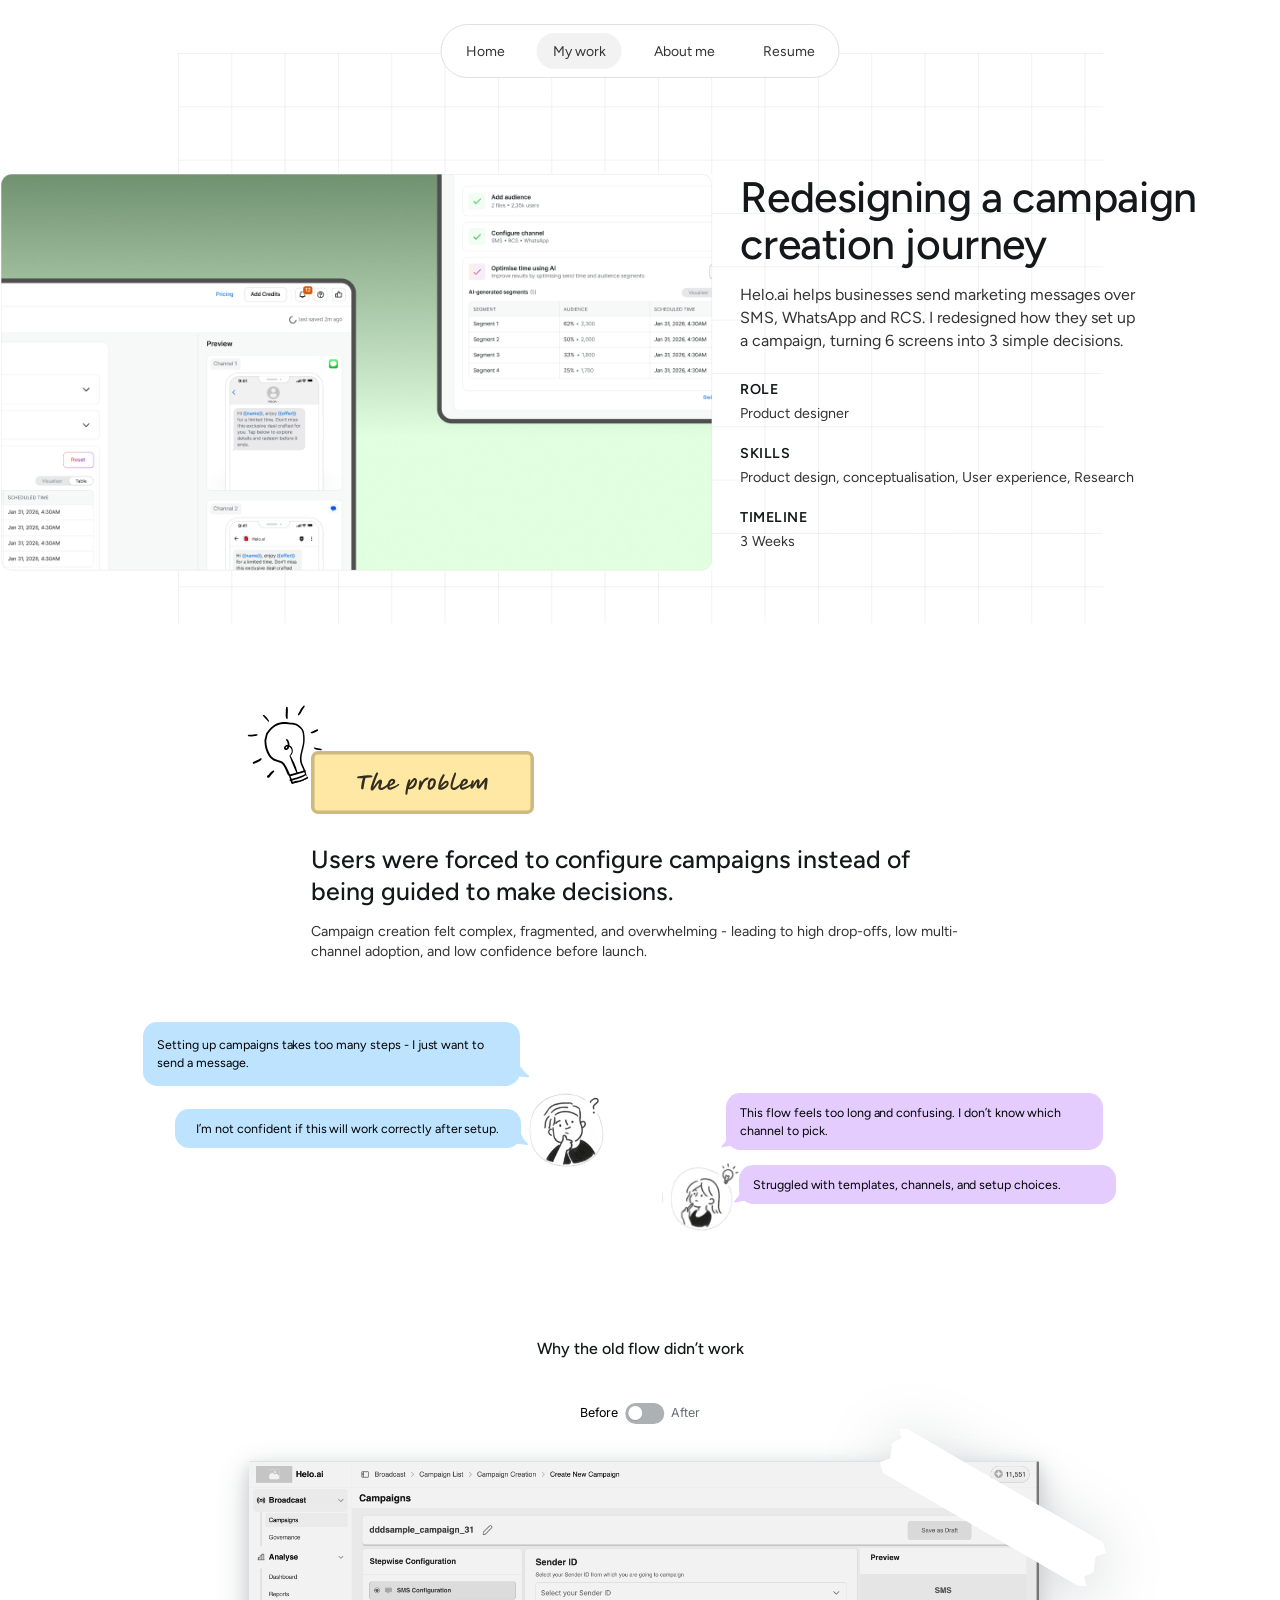
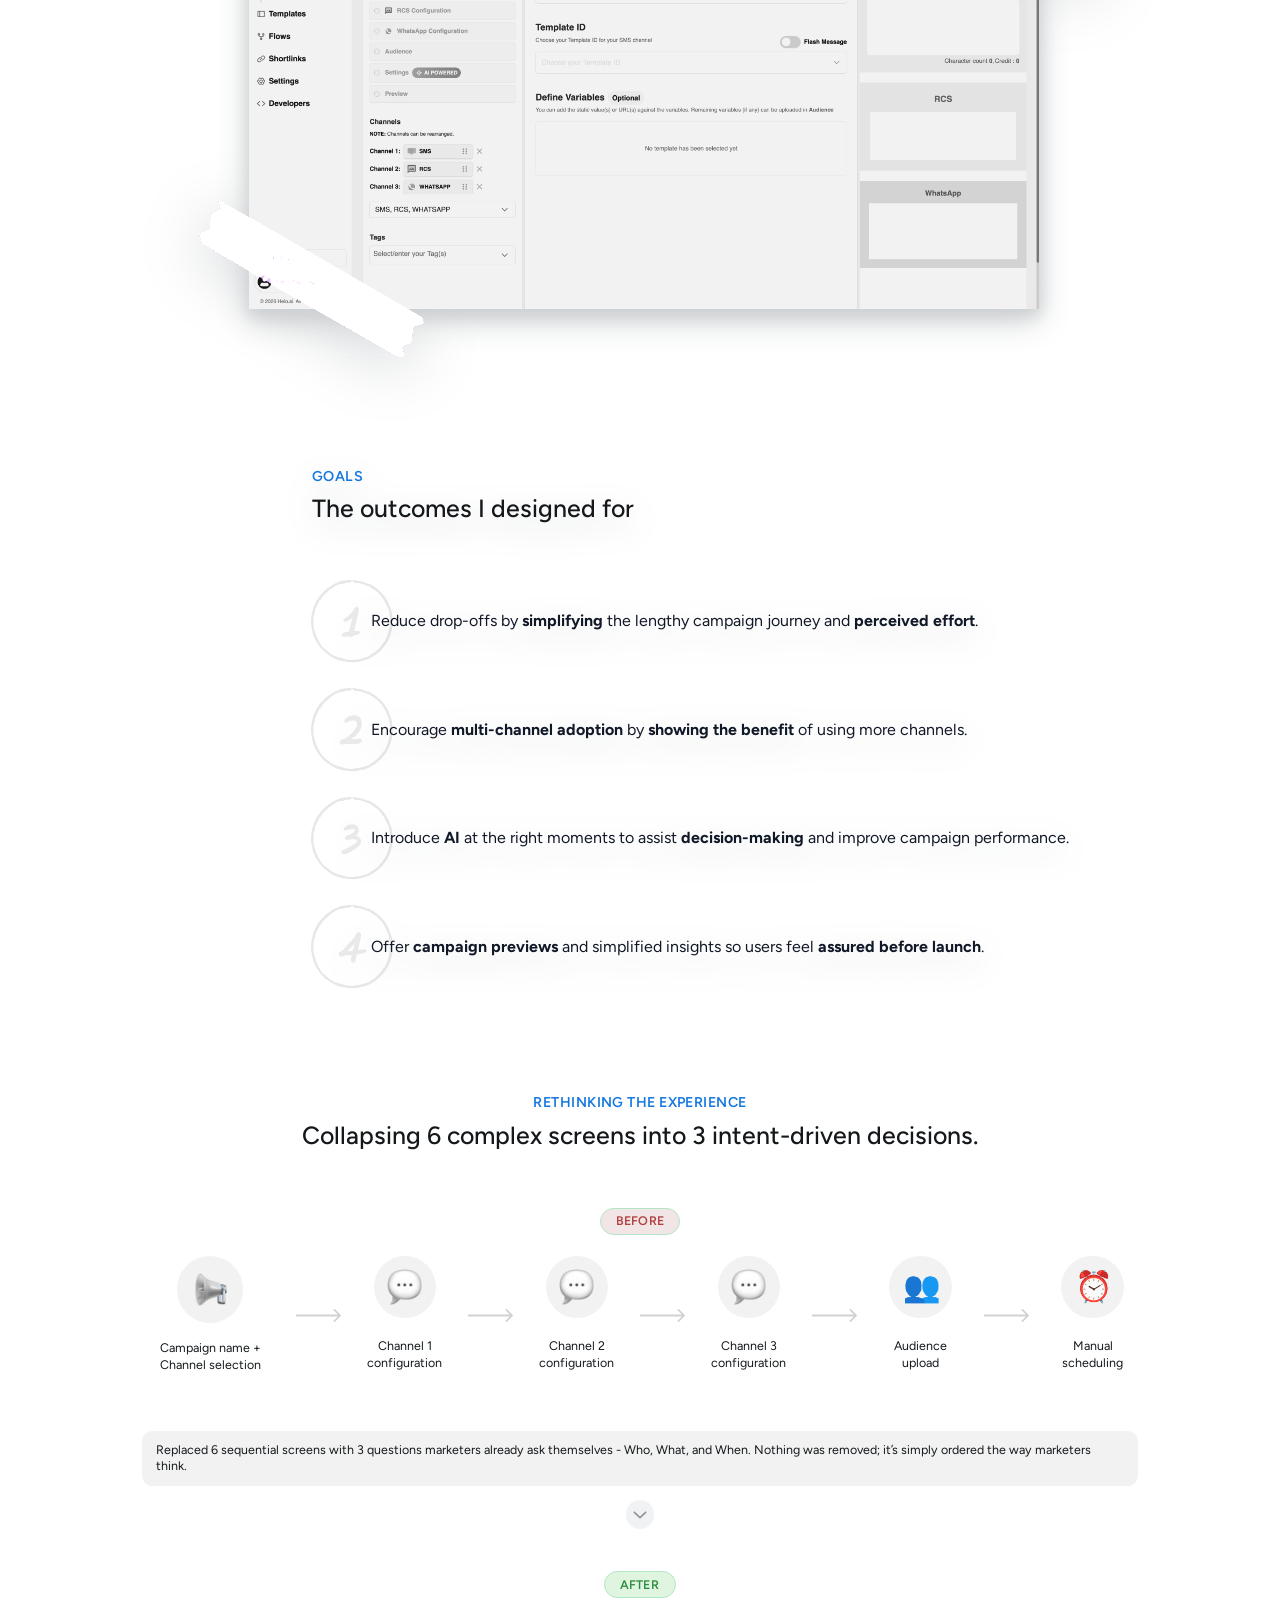
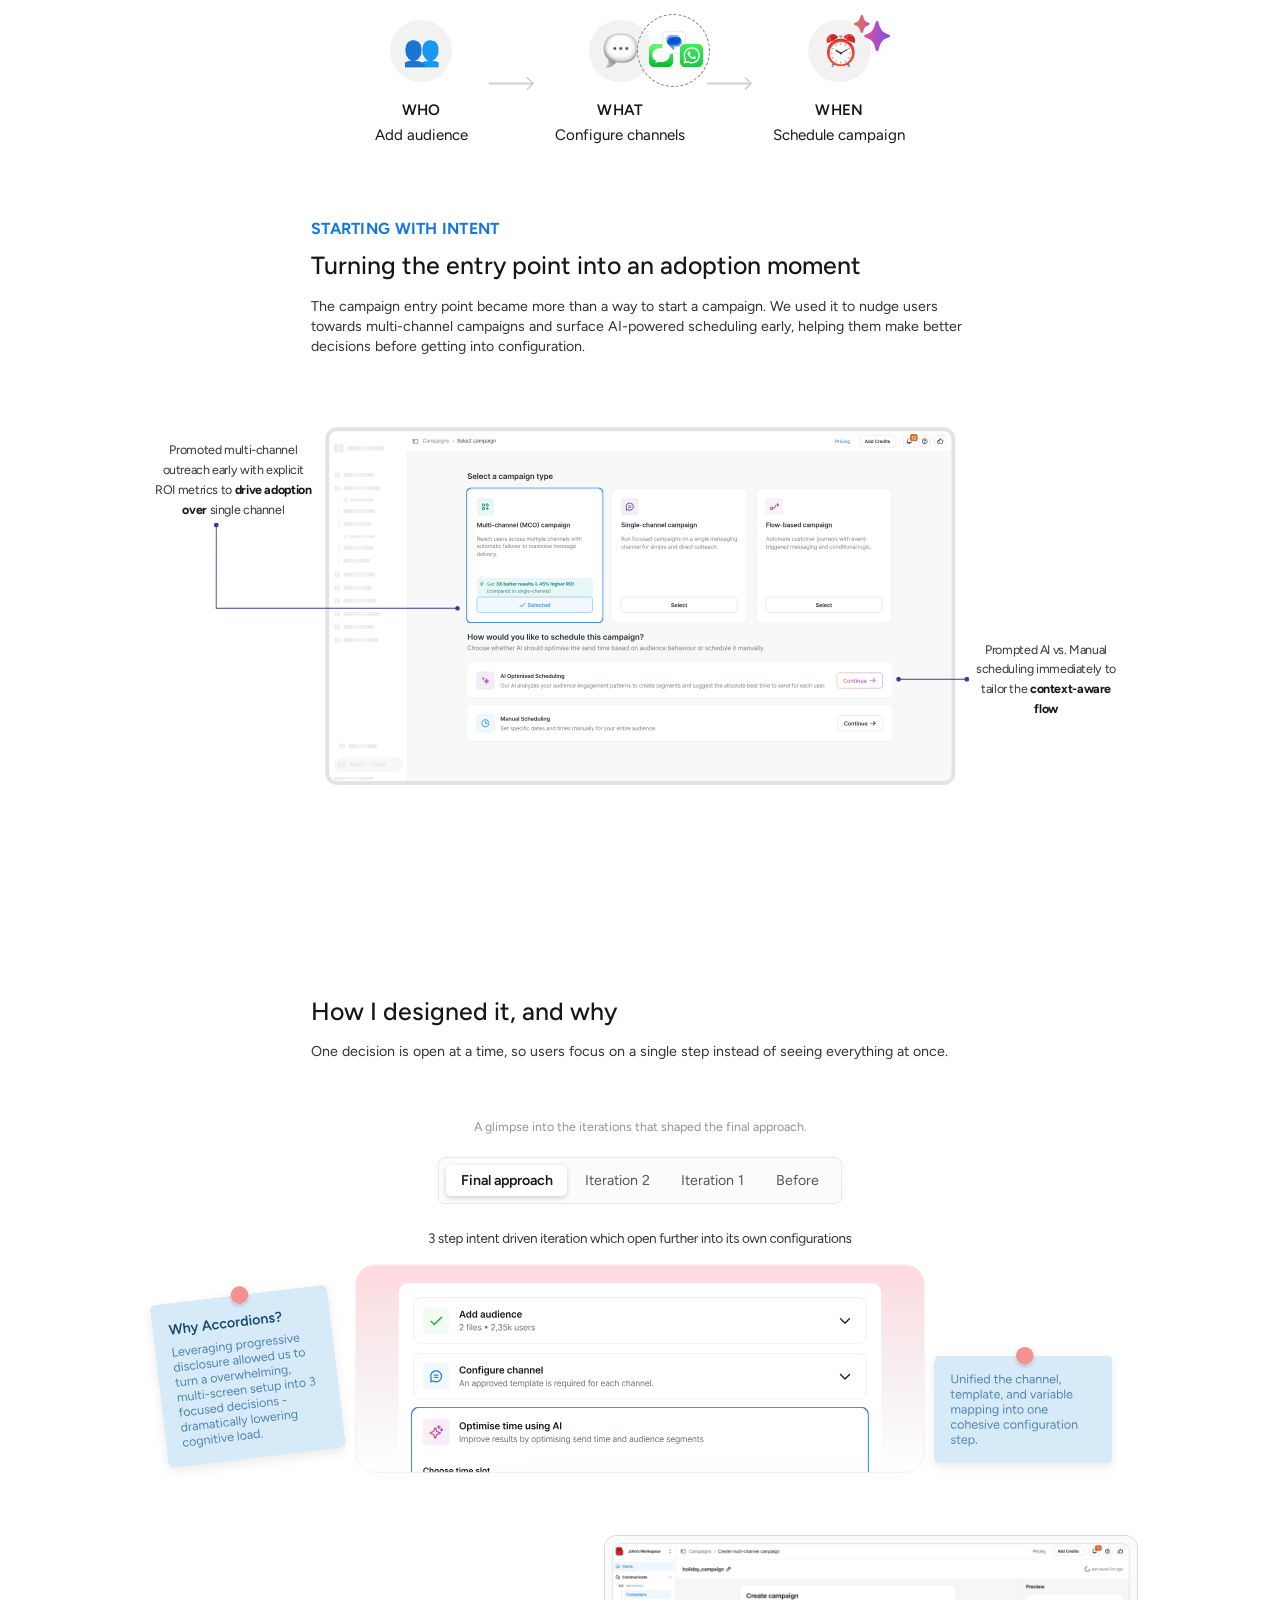
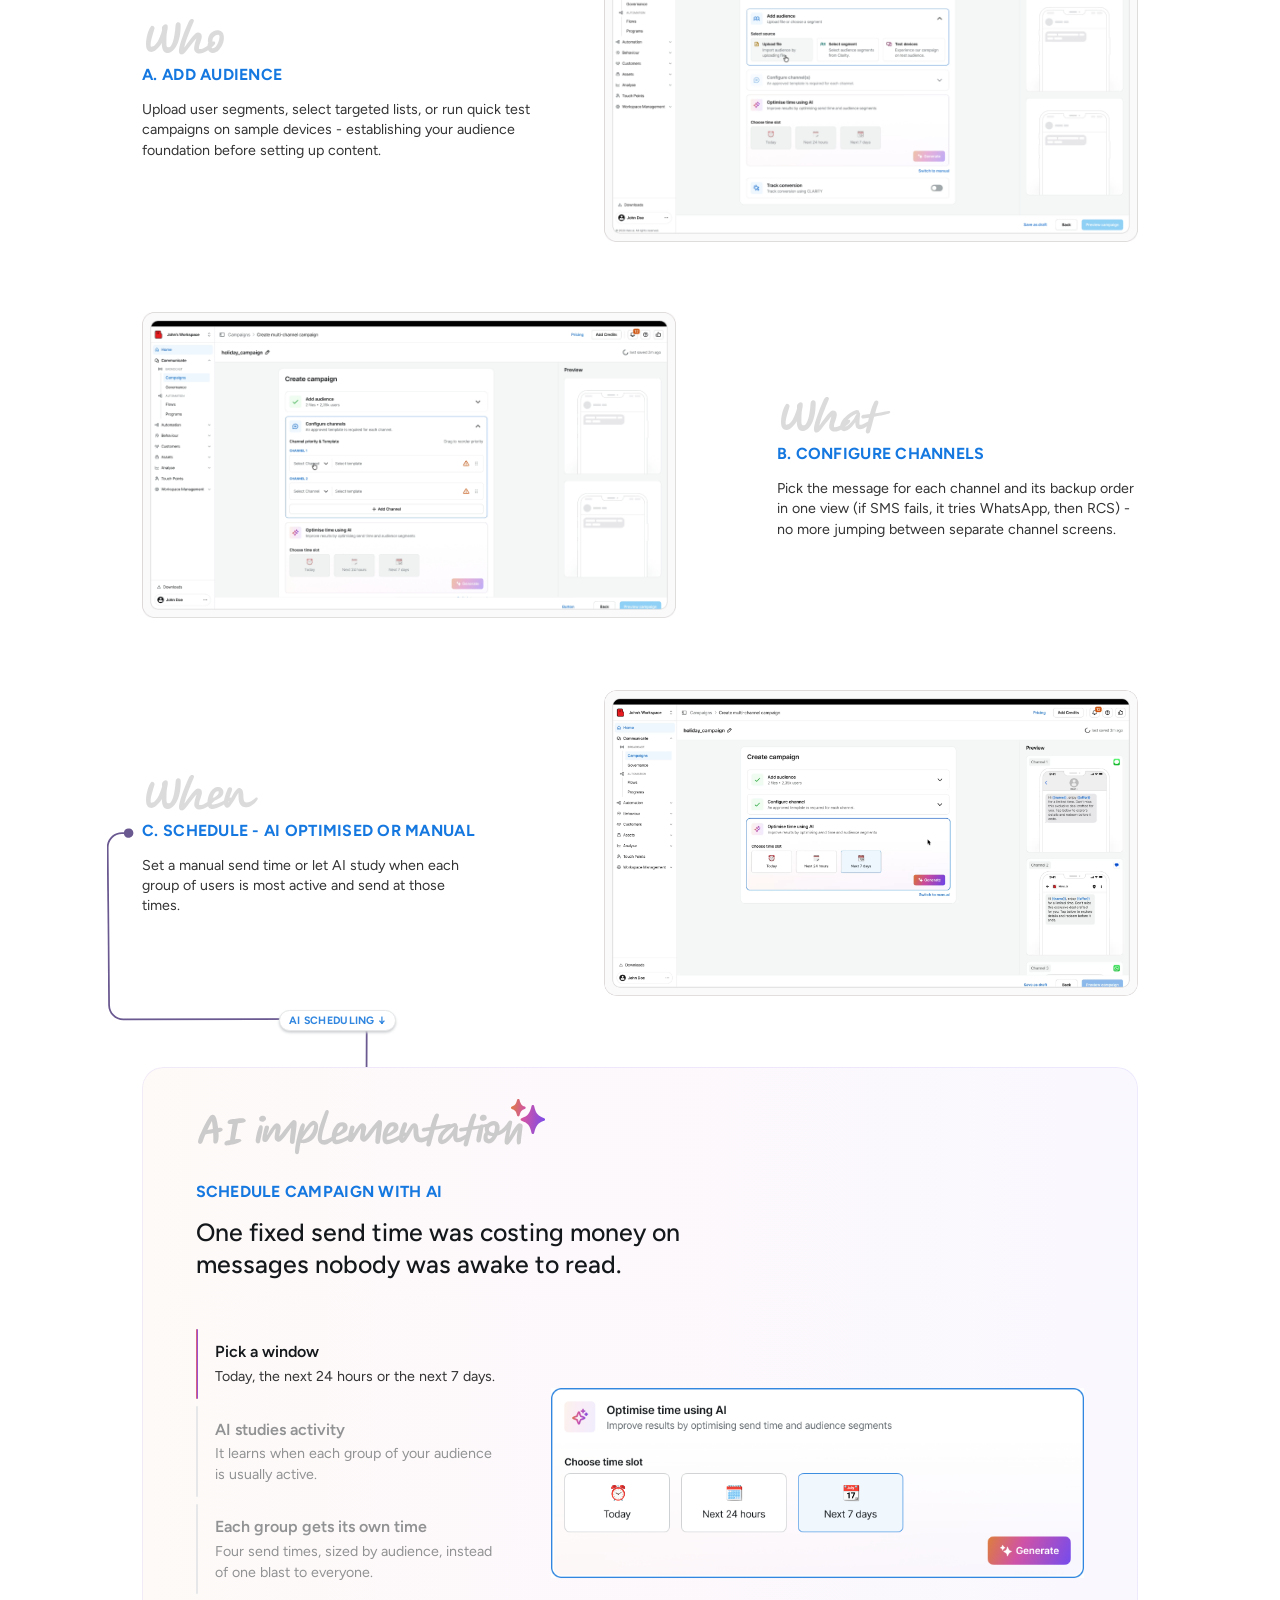
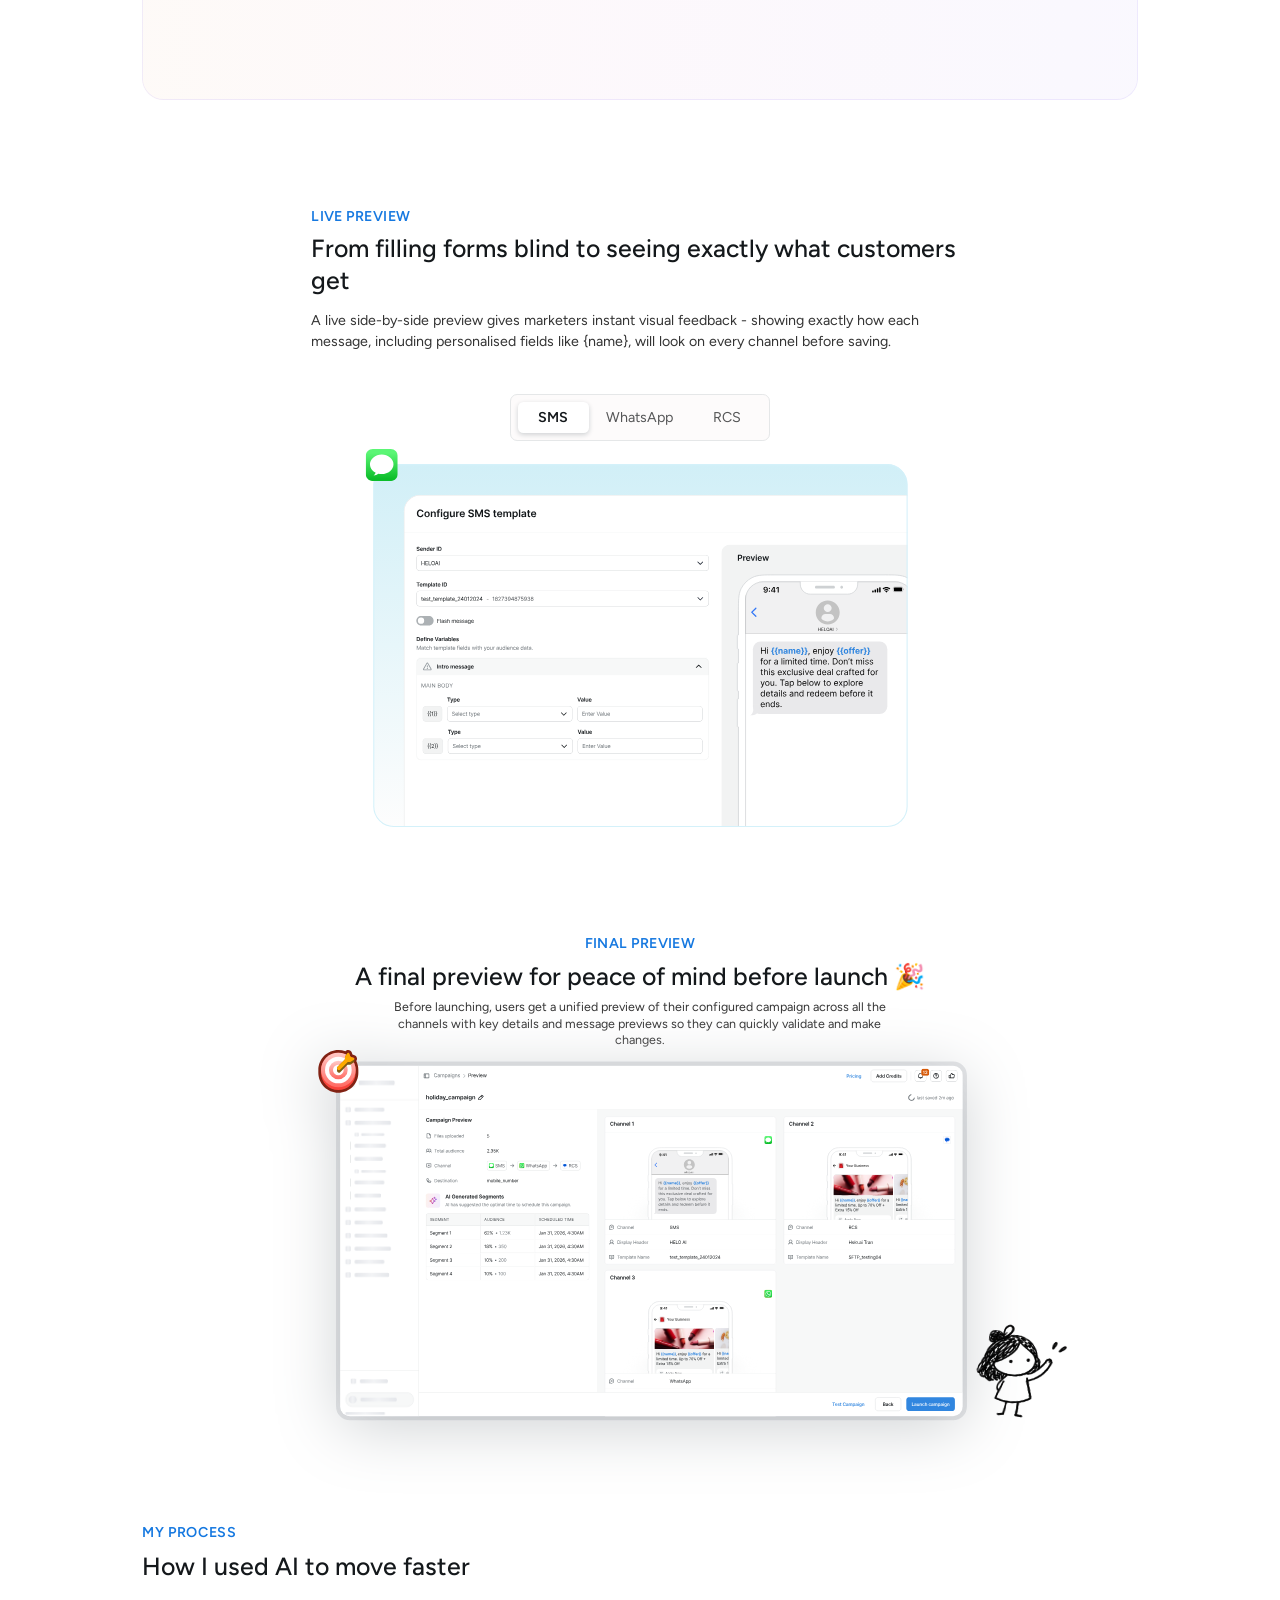
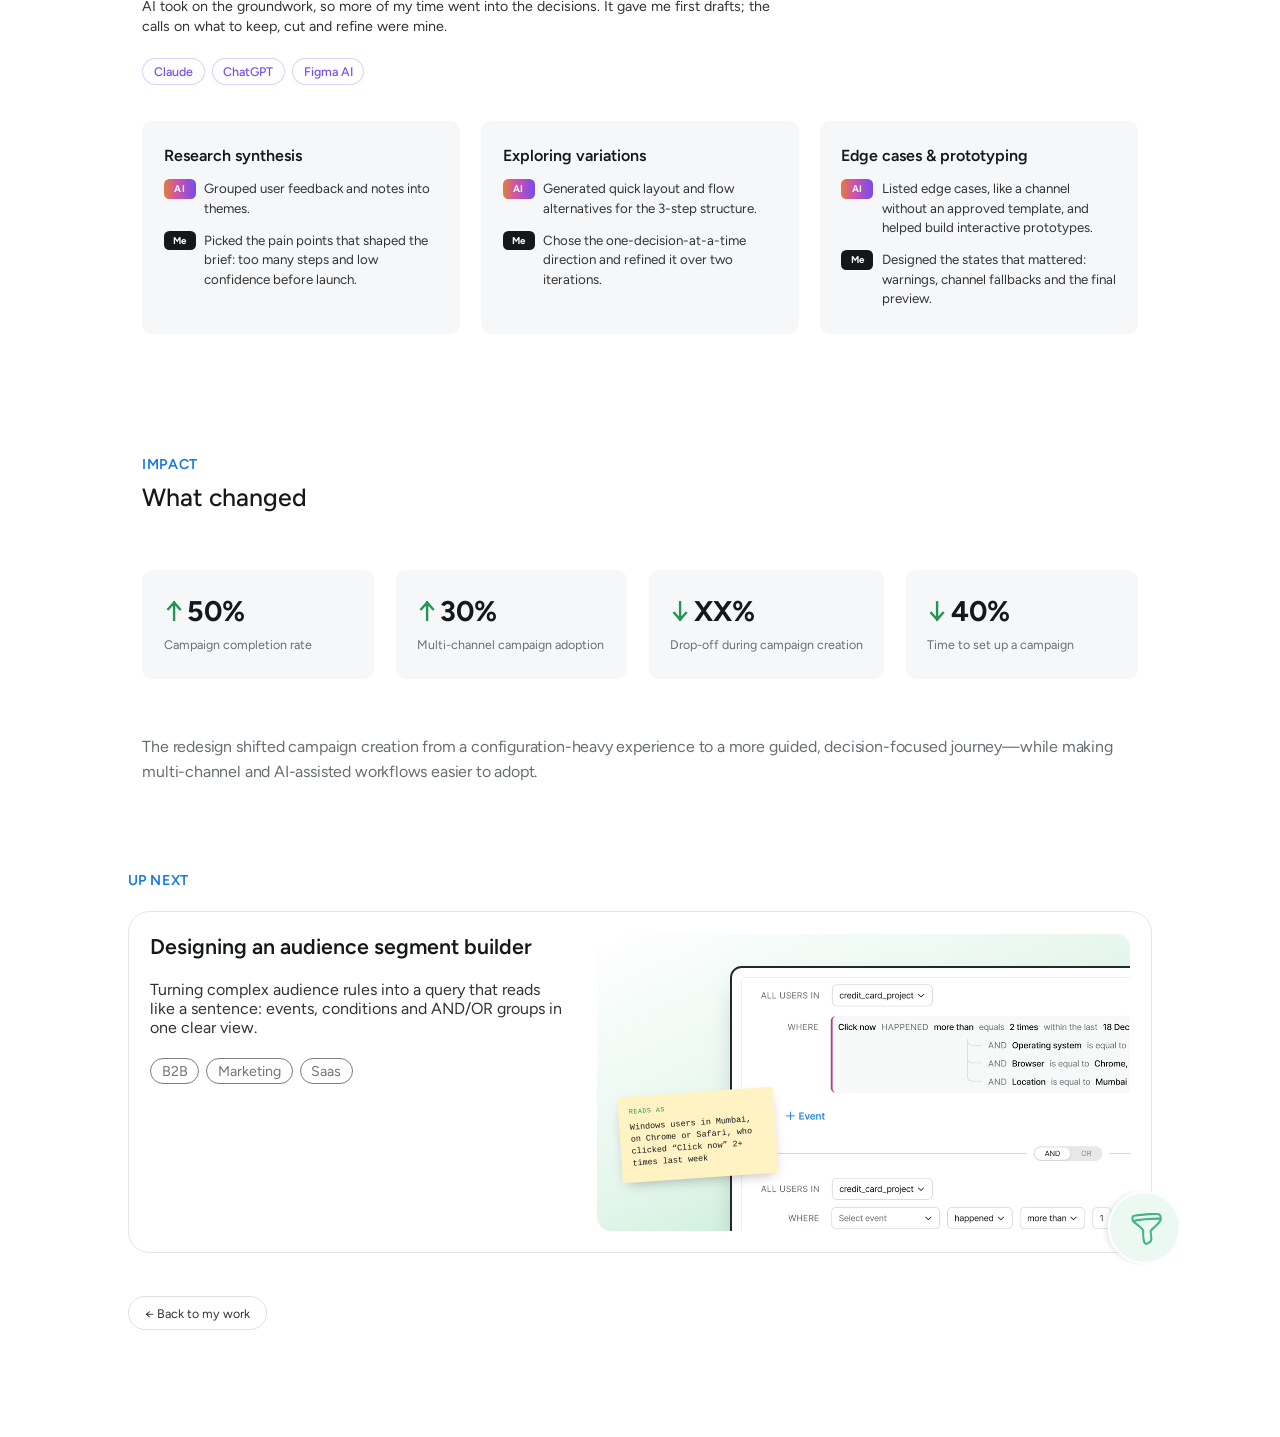
==== commit 896c387f: "Add audience segmentation case study Publish the segmentation case study with its assets, and update" ====
--- a/campaign-creation.html
+++ b/campaign-creation.html
@@ -9,7 +9,7 @@
   <link rel="preconnect" href="https://fonts.gstatic.com" crossorigin />
   <link href="https://fonts.googleapis.com/css2?family=Figtree:wght@400;500;600;700&family=Inter:wght@400;600&display=swap" rel="stylesheet" />
   <link rel="stylesheet" href="styles.css?v=38" />
-  <link rel="stylesheet" href="case-study.css?v=26" />
+  <link rel="stylesheet" href="case-study.css?v=27" />
 </head>
 <body class="cs">
   <!--
@@ -378,11 +378,11 @@
     <section class="cs-next" data-component="cs-next">
       <p class="cs-label">Up next</p>
       <article class="case" data-component="case-card">
+        <a class="case__link" href="segmentation.html" aria-label="Read the case study: Designing an audience segment builder"></a>
         <div class="case__text">
           <h3>Designing an audience segment builder</h3>
           <p>Turning complex audience rules into a query that reads like a sentence: events, conditions and AND/OR groups in one clear view.</p>
           <ul class="tags"><li>B2B</li><li>Marketing</li><li>Saas</li></ul>
-          <span class="cs-next__soon">Case study coming soon</span>
         </div>
         <!-- Banner: the segment query builder (Figma 1370:8650 source image) with its plain-English reading on a note -->
         <div class="case__shot seg-thumb" role="img" aria-label="Audience segment builder: users who clicked 'Click now' 2+ times, on Windows, Chrome or Safari, in Mumbai, combined with a second group using AND or OR">
@@ -398,6 +398,6 @@
     </section>
   </main>
 
-  <script src="case-study.js?v=6"></script>
+  <script src="case-study.js?v=7"></script>
 </body>
 </html>
--- a/case-study.css
+++ b/case-study.css
@@ -794,3 +794,599 @@
   font-weight: 500;
   color: #219652;
 }
+
+/* ---------- Segmentation case study (segmentation.html) ----------
+   Text column = Figma x 350 / 740 wide; each figure is centred at its Figma render width. */
+.sg-sec { width: 1440px; margin: 0 auto; padding-top: 120px; }
+.sg-head { width: 740px; margin: 0 auto; }
+.sg-note { margin-top: 32px; font-size: 14px; color: var(--muted); }
+.sg-fig { display: block; height: auto; margin: 56px auto 0; max-width: none; }
+.sg-step { margin-top: 64px; }
+.sg-step__title { font-size: 16px; line-height: 21px; font-weight: 700; color: var(--ink); }
+.sg-step__p { margin-top: 8px; }
+.sg-step .sg-fig { margin-top: 40px; }
+.sg-next { padding-top: 120px; }
+
+/* Segmentation: sections waiting on Jyoti's input. Remove each .sg-todo once its content is filled in. */
+.sg-todo {
+  margin-top: 24px; padding: 16px 20px;
+  border: 1.5px dashed #d9a400; border-radius: 12px; background: #fff9e6;
+  font-size: 14px; line-height: 20px; color: #5c4500;
+}
+.sg-todo::before {
+  content: "Placeholder: your input needed"; display: block; margin-bottom: 6px;
+  font-size: 12px; line-height: 16px; font-weight: 700; letter-spacing: .6px; text-transform: uppercase;
+}
+.sg-todo--fig { width: 740px; min-height: 200px; margin: 40px auto 0; display: grid; align-content: center; text-align: center; }
+.sg-sub { margin-top: 56px; }
+.sg-fig--frame { border: 1px solid #e6e8ea; border-radius: 12px; }
+
+/* ---------- Segmentation: chapter layout inspired by long-form case studies ---------- */
+.sg-read {
+  display: inline-block;
+  margin-top: 14px;
+  padding: 4px 12px;
+  border-radius: 99px;
+  background: #f6f7f9;
+  font-size: 14px;
+  line-height: 20px;
+  color: var(--muted);
+}
+.sg-read + .cs-meta { margin-top: 20px; gap: 18px; }
+.sg-sec[id] { scroll-margin-top: 96px; }
+.sg-sec--tight { padding-top: 64px; }
+
+/* Sticky chapter rail: numbers only, labels slide out on hover so it never covers the wide figures */
+.sg-toc { position: sticky; top: 140px; height: 0; z-index: 5; width: 1440px; margin: 0 auto; opacity: 0; pointer-events: none; transition: opacity .3s var(--ease-out); }
+.sg-toc.is-visible { opacity: 1; pointer-events: auto; }
+.sg-toc ol { position: absolute; left: 20px; top: 0; list-style: none; padding: 0; display: grid; gap: 6px; }
+.sg-toc a { display: flex; align-items: center; gap: 8px; font-size: 14px; line-height: 20px; color: var(--muted); }
+.sg-toc span {
+  display: grid;
+  place-items: center;
+  width: 36px;
+  height: 28px;
+  border-radius: 8px;
+  background: #fff;
+  box-shadow: 0 0 0 1px #e6e8ea;
+  font-size: 12px;
+  font-weight: 600;
+  font-variant-numeric: tabular-nums;
+  transition: background-color .25s var(--ease-out), color .25s var(--ease-out);
+}
+.sg-toc em {
+  font-style: normal;
+  white-space: nowrap;
+  padding: 4px 10px;
+  border-radius: 8px;
+  background: #fff;
+  box-shadow: 0 4px 12px -4px rgba(20, 24, 27, .15);
+  opacity: 0;
+  transform: translateX(-6px);
+  transition: opacity .2s var(--ease-out), transform .2s var(--ease-out);
+}
+.sg-toc ol:hover em, .sg-toc ol:focus-within em { opacity: 1; transform: none; }
+.sg-toc a:hover, .sg-toc a:focus-visible { color: var(--ink); }
+.sg-toc a.is-active span { background: var(--blue); box-shadow: none; color: #fff; }
+.sg-toc a.is-active em { color: var(--ink); font-weight: 600; }
+
+/* A single large statement that lands the problem */
+/* Statement as a request ticket: a faded headline behind a tilted card with a torn, scalloped top */
+.sg-ticket { position: relative; width: 900px; margin: 120px auto 0; padding-top: 84px; text-align: center; }
+.sg-ticket__ghost {
+  position: absolute;
+  left: 50%;
+  top: 0;
+  transform: translateX(-50%);
+  width: 100%;
+  font-size: 112px;
+  line-height: 1;
+  font-weight: 700;
+  letter-spacing: -3px;
+  white-space: nowrap;
+  color: #eef0f2;
+  user-select: none;
+}
+.sg-ticket__card {
+  position: relative;
+  width: 640px;
+  margin: 0 auto;
+  padding: 56px 48px 44px;
+  border-radius: 6px 6px 18px 18px;
+  background: var(--blue);
+  transform: rotate(-2.5deg);
+  box-shadow: 0 24px 48px -20px rgba(21, 120, 224, .45);
+  transition: transform .45s var(--ease-spring);
+}
+.sg-ticket__card:hover { transform: rotate(-1deg) translateY(-4px); }
+/* Scalloped top edge: white circles bite into the card, like a ticket torn off a pad */
+.sg-ticket__card::before {
+  content: "";
+  position: absolute;
+  left: 8px;
+  right: 8px;
+  top: -12px;
+  height: 26px;
+  background: radial-gradient(circle at 50% 50%, #fff 12px, transparent 12.5px) 0 0 / 36px 26px repeat-x;
+}
+.sg-ticket__to { font-size: 13px; line-height: 18px; font-weight: 600; letter-spacing: .8px; text-transform: uppercase; color: rgba(255, 255, 255, .7); }
+.sg-ticket__text { margin-top: 12px; font-size: 34px; line-height: 44px; font-weight: 700; letter-spacing: -.4px; text-wrap: balance; color: #fff; }
+
+/* How-might-we questions */
+.sg-hmw__intro { margin-top: 32px; font-size: 16px; line-height: 23px; color: var(--body); }
+.sg-hmw { margin-top: 16px; padding: 0; list-style: none; counter-reset: hmw; display: grid; gap: 12px; }
+.sg-hmw li {
+  counter-increment: hmw;
+  position: relative;
+  padding: 18px 20px 18px 60px;
+  border-radius: 12px;
+  background: #f6f7f9;
+  font-size: 18px;
+  line-height: 26px;
+  color: var(--ink);
+}
+.sg-hmw li::before { content: "0" counter(hmw); position: absolute; left: 20px; top: 18px; font-weight: 600; color: var(--blue); }
+.sg-hmw li span { color: var(--muted); }
+
+/* Scope: what the builder is / is not */
+.sg-scope { width: 740px; margin: 24px auto 0; display: grid; grid-template-columns: 1fr 1fr; gap: 24px; }
+.sg-scope__col { padding: 24px; border-radius: 12px; background: #f6f7f9; }
+.sg-scope__col--not { background: #fff; border: 1px solid #e6e8ea; }
+.sg-scope__k { font-size: 14px; line-height: 20px; font-weight: 600; letter-spacing: .5px; text-transform: uppercase; color: #219652; }
+.sg-scope__col--not .sg-scope__k { color: #c4402f; }
+.sg-scope ul { margin-top: 12px; padding-left: 18px; display: grid; gap: 8px; font-size: 15px; line-height: 22px; color: var(--body); }
+
+/* Numbered steps in the final design */
+.sg-num {
+  display: inline-grid;
+  place-items: center;
+  min-width: 32px;
+  height: 24px;
+  margin-right: 10px;
+  padding: 0 6px;
+  border-radius: 6px;
+  background: var(--ink);
+  font-size: 12px;
+  font-weight: 700;
+  letter-spacing: .4px;
+  color: #fff;
+  vertical-align: 1px;
+}
+
+/* That's a wrap */
+.sg-wrap { width: 1000px; margin: 0 auto; padding: 56px 64px; border-radius: 16px; background: #f6f7f9; text-align: center; }
+.sg-wrap__big { margin: 8px auto 0; max-width: 760px; font-size: 32px; line-height: 42px; font-weight: 500; letter-spacing: -.3px; color: var(--ink); }
+.sg-wrap .sg-todo { text-align: left; }
+
+/* Problem from both sides: campaign-style tabs (.seg + .tabset) switch between user and business problem */
+.sg-pb { margin-top: 40px; }
+.sg-pb__stage { margin-top: 24px; }
+.sg-pb__card {
+  display: grid;
+  grid-template-columns: 48px 1fr;
+  gap: 20px;
+  align-items: start;
+  padding: 28px 32px;
+  border: 1px solid #e6e8ea;
+  border-radius: 16px;
+  background: #fff;
+}
+.sg-pb__card--biz { border-color: rgba(21, 120, 224, .18); background: rgba(21, 120, 224, .05); }
+.sg-pb__icon { display: grid; place-items: center; width: 48px; height: 48px; border-radius: 12px; background: #f6f7f9; }
+.sg-pb__card--biz .sg-pb__icon { background: #fff; }
+.sg-pb__icon svg { width: 24px; height: 24px; fill: none; stroke: var(--blue); stroke-width: 1.8; stroke-linecap: round; stroke-linejoin: round; }
+.sg-pb__lead { font-size: 19px; line-height: 27px; font-weight: 600; color: var(--ink); }
+.sg-pb__text { margin-top: 8px; font-size: 16px; line-height: 24px; color: var(--body); }
+.sg-pbox + .cs-p { margin-top: 32px; }
+/* Problem container: the question and the user / business tabs on one tinted panel */
+.sg-pbox {
+  /* wider than the 740px text column, same width as the intent-vs-SQL cards */
+  width: 1000px;
+  margin: 24px 0 0 -130px;
+  padding: 40px 44px 44px;
+  border: 1px solid rgba(21, 120, 224, .14);
+  border-radius: 20px;
+  background: linear-gradient(160deg, #eaf3fe 0%, #f4f8fe 60%, #fbf7ee 100%);
+}
+.sg-pbox__q { max-width: 760px; margin: 0 auto; text-align: center; text-wrap: balance; }
+.sg-pbox__hl { color: var(--blue); font-weight: 600; }
+.sg-pbox .sg-pb { margin-top: 28px; }
+.sg-pbox .seg { background: rgba(255, 255, 255, .7); border-color: rgba(21, 120, 224, .14); }
+.sg-pbox .sg-pb__card, .sg-pbox .sg-pb__card--biz { border-color: rgba(21, 120, 224, .12); background: #fff; box-shadow: 0 10px 24px -16px rgba(21, 120, 224, .35); }
+.sg-pbox .sg-pb__icon { background: #eaf3fe; }
+
+/* Segmentation problem statement: campaign-style tag and a marketer ↔ data team exchange */
+.sg-problem__tag { margin-bottom: 32px; }
+/* Intent vs. translation */
+.sg-gap {
+  width: 1000px;
+  margin: 56px 0 0 -130px;
+  display: grid;
+  grid-template-columns: 1fr 120px 1.25fr;
+  align-items: stretch;
+}
+.sg-gap__k { font-size: 12px; line-height: 16px; font-weight: 600; letter-spacing: .6px; text-transform: uppercase; color: var(--muted); }
+.sg-gap__ask {
+  display: flex;
+  flex-direction: column;
+  padding: 28px;
+  border: 1px solid #e6e8ea;
+  border-radius: 16px;
+  background: #fff;
+}
+.sg-gap__quote { margin-top: 16px; font-size: 22px; line-height: 36px; font-weight: 500; color: var(--ink); }
+.sg-gap__note { margin-top: auto; padding-top: 16px; font-size: 13px; line-height: 18px; color: var(--muted); }
+.sg-gap__hand { display: grid; place-content: center; justify-items: center; gap: 8px; text-align: center; }
+.sg-gap__hand svg { width: 40px; height: 40px; padding: 9px; border: 1px solid #e6e8ea; border-radius: 50%; background: #fff; fill: none; stroke: var(--muted); stroke-width: 1.8; stroke-linecap: round; stroke-linejoin: round; }
+.sg-gap__hand span { font-size: 12px; line-height: 16px; color: var(--muted); }
+.sg-gap__sql {
+  display: flex;
+  flex-direction: column;
+  padding: 28px;
+  border-radius: 16px;
+  background: #14181b;
+}
+.sg-gap__sql .sg-gap__k { color: #8b9297; }
+.sg-gap__sql .sg-gap__note { color: #8b9297; }
+.sg-gap__code {
+  margin: 16px 0 0;
+  font: 13px/22px ui-monospace, "SF Mono", Menlo, Consolas, monospace;
+  color: #c9d1d6;
+  white-space: pre;
+  overflow-x: auto;
+}
+.sg-gap__code b { font-weight: 600; color: #8fc2f4; }
+/* The same three conditions, colour-matched across both cards */
+.sg-c { border-radius: 4px; padding: 0 3px; -webkit-box-decoration-break: clone; box-decoration-break: clone; }
+.sg-c--1 { background: #dbeafe; }
+.sg-c--2 { background: #ede4ff; }
+.sg-c--3 { background: #dcf3e5; }
+.sg-gap__code .sg-c--1 { background: rgba(96, 165, 250, .22); }
+.sg-gap__code .sg-c--2 { background: rgba(167, 139, 250, .22); }
+.sg-gap__code .sg-c--3 { background: rgba(74, 222, 128, .18); }
+
+/* The handoff loop */
+.sg-handoff { margin-top: 40px; text-align: center; }
+.sg-handoff__k { font-size: 15px; line-height: 22px; font-weight: 600; color: var(--ink); }
+.sg-handoff__steps { margin-top: 16px; padding: 0; list-style: none; display: flex; justify-content: center; align-items: center; }
+.sg-handoff__steps li {
+  padding: 6px 14px;
+  border: 1px solid #e6e8ea;
+  border-radius: 99px;
+  background: #fff;
+  font-size: 14px;
+  line-height: 20px;
+  color: var(--body);
+}
+.sg-handoff__steps li:not(:first-child) { margin-left: 32px; position: relative; }
+.sg-handoff__steps li:not(:first-child)::after {
+  content: "";
+  position: absolute;
+  right: 100%;
+  top: 50%;
+  width: 32px;
+  border-top: 1.5px dashed #c9ced2;
+}
+.sg-handoff__steps li.is-wait { border-style: dashed; border-color: #f0b4ab; background: #fff6f5; color: #c4402f; }
+.sg-handoff__back { margin-top: 12px; font-size: 14px; line-height: 20px; font-weight: 600; color: #c4402f; }
+.sg-pbox--tabs { padding-top: 32px; margin-top: 64px; }
+.sg-pbox--tabs .sg-pb { margin-top: 0; }
+
+/* Value delivered: three headline stats before the story starts */
+.sg-stats { width: 1000px; margin: 0 auto; padding-top: 104px; }
+.sg-stats__title { font-size: 20px; line-height: 28px; font-weight: 500; color: var(--ink); }
+.sg-stats__list { margin-top: 32px; padding: 0; list-style: none; display: grid; grid-template-columns: repeat(3, 1fr); gap: 32px; }
+.sg-stat__value { display: flex; align-items: center; gap: 14px; font-size: 44px; line-height: 52px; font-weight: 600; letter-spacing: -1px; color: var(--ink); }
+.sg-stat__arrow { font-size: 34px; font-weight: 500; letter-spacing: 0; }
+.sg-stat__arrow--down { color: #d93a2b; }
+.sg-stat__arrow--up { color: #3cb84a; }
+.sg-stat__label { margin-top: 10px; max-width: 280px; font-size: 18px; line-height: 27px; color: var(--muted); }
+.sg-stats .sg-todo { max-width: 740px; }
+
+/* Final design: a full screen per step, then cut-out UI elements with one-line captions */
+.fd-full { display: block; height: auto; max-width: none; margin: 40px auto 0; }
+.fd-full--frame { border: 1px solid #e6e8ea; border-radius: 12px; }
+.fd-cap { width: 740px; margin: 48px auto 0; font-size: 15px; line-height: 22px; color: var(--muted); }
+.fd-cap::before { content: ""; display: inline-block; width: 6px; height: 6px; margin: 0 10px 2px 0; border-radius: 50%; background: var(--blue); }
+.fd-el {
+  display: block;
+  height: auto;
+  max-width: none;
+  margin: 16px auto 0;
+  padding: 16px;
+  border: 1px solid #e6e8ea;
+  border-radius: 14px;
+  background: #fff;
+  box-sizing: content-box;
+  box-shadow: 0 16px 32px -24px rgba(20, 24, 27, .35);
+}
+
+/* Bridge from the request ticket to the approach: the same request, built by the marketer */
+.sg-bridge { display: flex; flex-direction: column; align-items: center; margin-top: 8px; }
+.sg-bridge__line { width: 0; height: 56px; border-left: 2px dashed #c9ced2; }
+.sg-bridge__q { max-width: 620px; margin: 20px 0; font-size: 28px; line-height: 36px; font-weight: 500; text-align: center; text-wrap: balance; color: var(--ink); }
+#approach.sg-sec { padding-top: 32px; }
+
+
+/* Rewind: scroll draws the line down; the word rolls back from Screens to Request */
+.sg-rewind { display: flex; flex-direction: column; align-items: center; margin-top: 72px; text-align: center; }
+.sg-rewind__lead { font-size: 17px; line-height: 26px; color: var(--body); }
+.sg-rewind__lead b { font-weight: 600; color: var(--ink); }
+.sg-rewind__dot { width: 14px; height: 14px; margin-top: 36px; border-radius: 50%; background: var(--blue); box-shadow: 0 0 0 5px rgba(21, 120, 224, .15); }
+.sg-rewind__track { position: relative; width: 2px; height: 300px; margin-top: 12px; background: #eceef0; }
+.sg-rewind__fill { position: absolute; left: 0; top: 0; width: 100%; height: calc(var(--rw, 0) * 100%); background: linear-gradient(var(--blue), #14181b); }
+.sg-rewind__roll { height: 52px; margin-top: 16px; overflow: hidden; }
+.sg-rewind__words { display: flex; flex-direction: column; transform: translateY(calc(var(--rw-i, 0) * -52px)); transition: transform .45s var(--ease-spring); }
+.sg-rewind__words span { height: 52px; font-size: 40px; line-height: 52px; font-weight: 600; letter-spacing: -.8px; color: var(--ink); }
+.sg-rewind__end { position: relative; margin-top: 64px; }
+.sg-rewind__end .sg-rewind__dot { display: block; margin-top: 0; }
+.sg-rewind__note { position: absolute; left: 40px; top: 50%; transform: translateY(-50%) rotate(-3deg); white-space: nowrap; font-size: 18px; font-style: italic; color: var(--muted); }
+#approach.sg-sec { padding-top: 40px; }
+
+/* Approach chapter as five steps: hand-drawn number, then a two-tone Figtree heading */
+.sg-stage { margin-top: 112px; scroll-margin-top: 96px; }
+
+/* Same pattern as the campaign case study's goals: a large faint hand-drawn number behind the start of the heading */
+.sg-stage__top { position: relative; min-height: 90px; display: flex; align-items: center; }
+.sg-stage__mark.goal__badge { position: absolute; left: 0; top: 50%; margin: 0; transform: translateY(-50%); }
+.sg-stage__top:hover .sg-stage__mark.goal__badge { opacity: .35; transform: translateY(-50%) rotate(-8deg); }
+.sg-stage__mark span { position: absolute; inset: 0; display: grid; place-items: center; font-family: "Caveat", cursive; font-size: 54px; line-height: 1; font-weight: 500; color: #111827; transform: rotate(-4deg); }
+.sg-stage__n { position: absolute; width: 1px; height: 1px; overflow: hidden; clip: rect(0 0 0 0); }
+.sg-stage__title { position: relative; margin: 0 0 0 66px; font-size: 28px; line-height: 38px; font-weight: 500; letter-spacing: -.4px; text-wrap: balance; color: #80868b; }
+.sg-stage__title b { font-weight: 700; color: var(--ink); }
+/* Description sits a clear step below the heading: smaller, lighter, with space between */
+.sg-stage > .sg-head > .sg-step__p, .sg-stage > .sg-head > .sg-todo { margin-left: 66px; }
+.sg-stage .sg-stage__top + .sg-step__p { margin-top: 8px; font-size: 16px; line-height: 25px; color: var(--muted); }
+.sg-stage .sg-fig { margin-top: 40px; }
+.sg-process__next { width: 740px; margin: 96px auto 0; padding-left: 20px; border-left: 3px solid var(--blue); font-size: 20px; line-height: 30px; font-weight: 500; color: var(--ink); }
+
+
+/* "Follow one request" step: three connected move cards, then one block per move */
+.gr-flow { width: 1000px; margin: 48px auto 0; padding: 0; list-style: none; display: grid; grid-template-columns: 1fr 40px 1fr 40px 1fr; align-items: stretch; }
+.gr-card { padding: 24px; border-radius: 16px; }
+.gr-card--intent { background: #f4f5f6; }
+.gr-card--logic { background: #14181b; }
+.gr-card--grammar { background: #e4f4ec; }
+.gr-card__icon { display: grid; place-items: center; width: 40px; height: 40px; border-radius: 12px; background: #fff; }
+.gr-card--logic .gr-card__icon { background: rgba(255, 255, 255, .1); }
+.gr-card__icon svg, .gr-phase__icon svg { width: 20px; height: 20px; fill: none; stroke: currentColor; stroke-width: 1.8; stroke-linecap: round; stroke-linejoin: round; }
+.gr-card--intent .gr-card__icon { color: #5c6266; }
+.gr-card--logic .gr-card__icon { color: #8fc2f4; }
+.gr-card--grammar .gr-card__icon { color: #1f8a5b; }
+.gr-card__t { margin-top: 18px; font-size: 18px; line-height: 24px; font-weight: 600; color: var(--ink); }
+.gr-card__d { margin-top: 6px; font-size: 14px; line-height: 20px; color: var(--muted); }
+.gr-card--logic .gr-card__t { color: #fff; }
+.gr-card--logic .gr-card__d { color: #a9b0b5; }
+.gr-arrow { display: grid; place-items: center; color: #b0b5b9; }
+.gr-arrow svg { width: 20px; height: 20px; fill: none; stroke: currentColor; stroke-width: 1.8; stroke-linecap: round; stroke-linejoin: round; }
+
+.gr-phase { margin-top: 80px; }
+.gr-phase__k { display: inline-flex; align-items: center; gap: 10px; font-size: 18px; line-height: 24px; font-weight: 600; color: var(--ink); }
+.gr-phase__icon { display: grid; place-items: center; width: 32px; height: 32px; border-radius: 10px; }
+.gr-phase__k--intent .gr-phase__icon { background: #f4f5f6; color: #5c6266; }
+.gr-phase__k--logic .gr-phase__icon { background: #14181b; color: #8fc2f4; }
+.gr-phase__k--grammar .gr-phase__icon { background: #e4f4ec; color: #1f8a5b; }
+.gr-phase__h { margin-top: 16px; font-size: 20px; line-height: 28px; font-weight: 500; color: var(--ink); }
+.gr-phase .sg-step__p { margin-top: 8px; }
+.gr-fig { margin-top: 32px; }
+
+/* Step 4 moves: stacked vertically like the rest of the folio, short line first, then its visual */
+.zz { margin-top: 64px; }
+.zz__row { margin-top: 80px; }
+.zz__row:first-child { margin-top: 0; }
+.zz__row--late { margin-top: 48px; }
+.zz__text { width: 740px; margin: 0 auto; }
+.zz__img { display: block; max-width: none; height: auto; margin: 28px auto 0; }
+.zz__p { margin-top: 10px; font-size: 18px; line-height: 28px; color: #5c6266; }
+.zz__p b { font-weight: 600; color: var(--blue); }
+.zz__row--late .zz__p { margin-top: 0; }
+.zz__after { margin-top: 96px; }
+.zz__table { margin-top: 20px; }
+
+/* What the analysis taught me: two icon-headed lists, clearly separated */
+.an { margin-top: 96px; }
+.an__k { display: flex; align-items: center; gap: 12px; margin-top: 36px; font-size: 14px; line-height: 20px; font-weight: 600; letter-spacing: .8px; text-transform: uppercase; color: var(--ink); }
+.an .cs-h2 + .an__k { margin-top: 28px; }
+/* Icons follow the folio's tinted rounded-square chips with outline glyphs */
+.an__icon { display: grid; place-items: center; flex: none; width: 28px; height: 28px; border-radius: 8px; }
+.an__icon svg { width: 16px; height: 16px; fill: none; stroke: currentColor; stroke-width: 1.8; stroke-linecap: round; stroke-linejoin: round; }
+.an__icon--seen { background: #eaf3fe; color: var(--blue); }
+.an__icon--rule { background: #e4f4ec; color: #1f8a5b; }
+/* List text lines up with the label text, bullets sit in the icon column */
+.an__list { margin: 12px 0 0; padding: 0 0 0 40px; list-style: none; display: grid; gap: 6px; }
+.an__list li { position: relative; font-size: 16px; line-height: 24px; color: #3a3f44; }
+.an__list li::before { content: ""; position: absolute; left: -26px; top: 9px; width: 6px; height: 6px; border-radius: 50%; background: #c4c9cd; }
+.an__learn { margin-top: 36px; padding: 14px 18px; border-radius: 12px; background: #fff8e1; font-size: 16px; line-height: 24px; color: #5c4500; }
+.an__learn b { display: block; margin-bottom: 4px; font-size: 13px; line-height: 18px; font-weight: 600; letter-spacing: .8px; text-transform: uppercase; color: #8a6d00; }
+
+/* The derived structure on a sheet of white paper, laid on a soft grey desk */
+.an-desk { width: 1160px; margin: 36px auto 0; padding: 36px 0 24px; border-radius: 24px; background: #f2f3f4; text-align: center; }
+.an-sheet {
+  display: inline-block;
+  padding: 22px 28px 26px;
+  background: #fff;
+  border-radius: 4px;
+  box-shadow: 0 1px 2px rgba(20, 24, 27, .06), 0 24px 48px -24px rgba(20, 24, 27, .25);
+  transform: rotate(-.6deg);
+  text-align: left;
+}
+.an-sheet__title { font-size: 15px; line-height: 20px; font-weight: 600; color: var(--ink); }
+.an-sheet__row { margin-top: 14px; display: flex; align-items: center; gap: 10px; }
+.an-sheet__row i { font-style: normal; font-size: 18px; color: #b0b5b9; }
+.an-chip { display: grid; gap: 2px; padding: 8px 12px; border-radius: 8px; background: #f4f5f6; font-size: 15px; line-height: 20px; font-weight: 600; white-space: nowrap; color: var(--ink); }
+.an-chip small { font-size: 11px; line-height: 14px; font-weight: 600; letter-spacing: .8px; text-transform: uppercase; color: var(--muted); }
+.an-chip--where { background: #fff3d6; }
+.an-chip--where small { color: #8a6d00; }
+.an-desk__cap { max-width: 640px; margin: 16px auto 0; font-size: 14px; line-height: 20px; font-style: italic; color: var(--muted); }
+
+/* The derived structure, placed inside the product's app shell */
+.ds { margin-top: 72px; }
+.ds__head { width: 740px; margin: 0 auto; }
+.ds__frame { position: relative; width: 1000px; margin: 0 auto; }
+.ds__shell { display: block; width: 100%; height: auto; max-width: none; }
+/* Content area of the shell starts after the 13% sidebar and the 7% header */
+.ds__card {
+  position: absolute;
+  left: calc(13.4% + 40px);
+  right: 40px;
+  top: 50%;
+  transform: translateY(-38%);
+  padding: 22px 24px 24px;
+  border: 1px solid #e6e8ea;
+  border-radius: 12px;
+  background: #fff;
+  box-shadow: 0 16px 36px -22px rgba(20, 24, 27, .3);
+}
+.ds__k { font-size: 12px; line-height: 16px; font-weight: 600; letter-spacing: .8px; text-transform: uppercase; color: var(--muted); }
+.ds__row { margin-top: 14px; display: flex; align-items: center; justify-content: space-between; gap: 8px; }
+.ds__row i { font-style: normal; font-size: 16px; color: #b0b5b9; }
+/* Header area of the shell, redrawn as skeleton placeholders like the side nav */
+.ds__header {
+  position: absolute;
+  left: 13.25%;
+  top: 1.24%;
+  width: 86%;
+  height: 5.4%;
+  display: flex;
+  align-items: center;
+  gap: 8px;
+  padding: 0 14px;
+  background: #fefefe;
+}
+.ds__gap { flex: 1; }
+.ds__sk { height: 7px; border-radius: 4px; background: #eceef1; }
+.ds__sk--sq { width: 14px; height: 14px; border-radius: 4px; }
+.ds__sk--btn { width: 48px; height: 16px; border-radius: 5px; background: #fff; box-shadow: inset 0 0 0 1px #e6e8ea; }
+
+
+
+/* Final design steps: same heading pattern as the campaign (faded handwritten word, then a blue "A. ..." label) */
+#design .sg-step { margin-top: 96px; }
+/* Step words: identical to the campaign's Who / What / When (same mask technique, colour and spacing via .www__text .hand) */
+.sg-www { position: static; }
+.hand--find { width: 85px; height: 39px; margin: 7.7px 0 0 4.4px; -webkit-mask-image: url("assets/case/hand/find.svg"); mask-image: url("assets/case/hand/find.svg"); }
+.hand--build { width: 98px; height: 41px; margin: 7.7px 0 0 4.4px; -webkit-mask-image: url("assets/case/hand/build.svg"); mask-image: url("assets/case/hand/build.svg"); }
+.hand--combine { width: 163px; height: 36px; margin: 7.7px 0 0 4.4px; -webkit-mask-image: url("assets/case/hand/combine.svg"); mask-image: url("assets/case/hand/combine.svg"); }
+.hand--scan { width: 107px; height: 35px; margin: 7.7px 0 0 4.4px; -webkit-mask-image: url("assets/case/hand/scan.svg"); mask-image: url("assets/case/hand/scan.svg"); }
+.hand--check { width: 129px; height: 41px; margin: 7.7px 0 0 4.4px; -webkit-mask-image: url("assets/case/hand/check.svg"); mask-image: url("assets/case/hand/check.svg"); }
+.hand--done { width: 103px; height: 34px; margin: 7.7px 0 0 4.4px; -webkit-mask-image: url("assets/case/hand/done.svg"); mask-image: url("assets/case/hand/done.svg"); }
+#design .sg-step__label + .sg-step__p { margin-top: 12px; }
+
+/* Breakdown of the entry-point dropdown: its three parts as cards */
+.bd { width: 1120px; margin: 56px auto 0; }
+.bd__title { width: 740px; margin: 0 auto; font-size: 18px; line-height: 24px; font-weight: 600; color: var(--ink); }
+.bd__grid { margin-top: 24px; display: grid; grid-template-columns: 1.45fr 1fr; gap: 24px; }
+.bd__card { margin: 0; display: flex; flex-direction: column; padding: 24px; border-radius: 16px; background: #f6f7f9; }
+.bd__card--events { grid-column: 1; grid-row: 1; }
+.bd__card--detail { grid-column: 2; grid-row: 1; }
+.bd__card--search { grid-column: 1 / span 2; grid-row: 2; }
+.bd__card--search .bd__shot img { width: 100%; max-width: 760px; }
+.bd__card figcaption { font-size: 15px; line-height: 22px; color: var(--muted); }
+.bd__k { display: block; margin-bottom: 4px; font-size: 16px; line-height: 22px; font-weight: 600; color: var(--ink); }
+.bd__shot { flex: 1; display: grid; place-items: center; margin-top: 20px; padding: 16px; border: 1px solid #e6e8ea; border-radius: 12px; background: #fff; }
+.bd__shot img { display: block; width: 100%; height: auto; max-width: none; }
+.bd__card--detail .bd__shot img { width: 100%; max-width: 381px; }
+
+/* Annotated dropdown shots, campaign-style notes and dotted connector lines */
+.an-fig { position: relative; width: 1160px; margin: 40px auto 0; }
+.an-fig + .an-fig { margin-top: 56px; }
+.an-fig__shot { display: block; width: 680px; height: auto; max-width: none; margin: 0 auto; border: 1px solid #e6e8ea; border-radius: 12px; background: #fff; }
+.an-note { position: absolute; display: flex; align-items: center; gap: 8px; transform: translateY(-50%); }
+.an-note--left { left: 0; flex-direction: row-reverse; }
+.an-note--right { right: 0; }
+.an-note p { width: 173px; margin: 0; font-size: 14px; line-height: 1.6; letter-spacing: -.42px; text-align: center; color: var(--body); }
+.an-note b { font-weight: 700; color: var(--ink); }
+.an-line { position: relative; flex: none; height: 5.34px; background: linear-gradient(#c4c7cc, #c4c7cc) center / calc(100% - 5px) 1px no-repeat; }
+.an-line::before, .an-line::after { content: ""; position: absolute; top: 0; width: 5.34px; height: 5.34px; border-radius: 50%; background: #c4c7cc; }
+.an-line::before { left: 0; }
+.an-line::after { right: 0; }
+.bd > .bd__card--search { margin-top: 56px; }
+
+/* Arrow notes on the main dropdown shot + row of dropdown states */
+.an-fig--main { width: 1240px; margin-top: 40px; }
+.an-fig--main .an-fig__shot { width: 860px; margin: 0 0 0 190px; }
+.an-fig--main .an-note p { width: 160px; }
+.dd { width: 1160px; margin: 72px auto 0; }
+.dd .bd__title { width: 740px; margin: 0 auto; }
+.dd__grid { margin-top: 24px; display: grid; grid-template-columns: repeat(3, 1fr); gap: 24px; align-items: start; }
+.dd__item { margin: 0; padding: 20px 16px 16px; border-radius: 16px; background: #f6f7f9; }
+.dd__item figcaption { margin: 0 4px 12px; font-size: 14px; line-height: 20px; font-weight: 600; color: var(--ink); }
+.dd__item img { display: block; width: 100%; height: auto; max-width: none; }
+.an-note--up { align-items: flex-end; transform: translateY(calc(-100% + 2.67px)); }
+.an-note--down { align-items: flex-start; transform: translateY(-2.67px); }
+.an-note--up p, .an-note--down p { position: relative; }
+.an-note--up p { top: 8px; }
+.an-note--down p { top: -8px; }
+.an-fig__wrap { position: relative; width: 860px; margin-left: 190px; }
+.an-fig--main .an-fig__wrap .an-fig__shot { margin: 0; }
+.an-fig__hdr { left: 12.53%; top: 1px; right: 1px; width: auto; height: calc(5.46% - 1px); padding: 0 16px; border-top-right-radius: 11px; background: #fff; }
+.an-fig--focus { width: 1400px; }
+.an-fig--focus .an-fig__wrap { width: 1000px; margin-left: 200px; }
+.an-fig--focus .an-fig__wrap .an-fig__shot { width: 100%; }
+/* Focus backdrop behind the step A shot */
+.an-fig--focus .an-fig__wrap { width: 1080px; margin-left: 160px; padding: 40px; box-sizing: border-box; border: 1px solid rgba(21, 120, 224, .14); border-radius: 24px;
+  background:
+    linear-gradient(to right, rgba(21, 120, 224, .07) 0.75px, transparent 0.75px) 0 0 / 40px 40px,
+    linear-gradient(to bottom, rgba(21, 120, 224, .07) 0.75px, transparent 0.75px) 0 0 / 40px 40px,
+    linear-gradient(160deg, #eaf3fe 0%, #f4f8fe 60%, #fbf7ee 100%); }
+.an-fig--focus .an-fig__wrap .an-fig__shot { border: 0; border-radius: 12px; box-shadow: 0 1px 2px rgba(20, 24, 27, .06), 0 16px 40px -12px rgba(21, 60, 120, .22); }
+/* Search continuation: elbow from the search note down to the search state */
+.an-note--elbow { right: auto; left: 1097px; }
+.an-note--elbow .an-line::after { display: none; }
+.an-note--elbow p { position: absolute; left: 148px; bottom: 10px; top: auto; }
+.an-elbow { position: absolute; box-sizing: border-box; border-right: 1px solid #c4c7cc; border-bottom: 1px solid #c4c7cc; transform: translateX(-100%); }
+.an-elbow::after { content: ""; position: absolute; left: -2.67px; bottom: -3.17px; width: 5.34px; height: 5.34px; border-radius: 50%; background: #c4c7cc; }
+.an-sub { width: 528px; margin: 48px 0 0 712px; padding: 24px; box-sizing: border-box; border: 1px solid rgba(21, 120, 224, .14); border-radius: 20px;
+  background: linear-gradient(to right, rgba(21, 120, 224, .07) 0.75px, transparent 0.75px) 0 0 / 40px 40px, linear-gradient(to bottom, rgba(21, 120, 224, .07) 0.75px, transparent 0.75px) 0 0 / 40px 40px, linear-gradient(160deg, #eaf3fe 0%, #f4f8fe 60%, #fbf7ee 100%); }
+.an-sub img { display: block; width: 100%; height: auto; max-width: none; }
+/* Scaled-down focus shot, plain search state, rounded connector */
+.an-fig--focus .an-fig__wrap { width: 946px; margin-left: 227px; padding: 32px; }
+.an-sub { width: 440px; margin: 48px 0 0 733px; padding: 0; border: 0; border-radius: 0; background: none; }
+.an-curve { position: absolute; box-sizing: border-box; border: 0 solid #c4c7cc; }
+.an-curve--a { border-top-width: 1px; border-right-width: 1px; border-top-right-radius: 20px; }
+.an-curve--b { border-right-width: 1px; border-bottom-width: 1px; border-bottom-right-radius: 20px; }
+.an-curve--a::before, .an-curve--b::after { content: ""; position: absolute; width: 5.34px; height: 5.34px; border-radius: 50%; background: #c4c7cc; }
+.an-curve--a::before { left: -2.67px; top: -3.17px; }
+.an-curve--b::after { left: -2.67px; bottom: -3.17px; }
+.an-note--free { transform: none; }
+.an-note--free p { width: 160px; }
+.an-sub { width: 488px; margin-left: 685px; padding: 24px; box-sizing: border-box; border: 1px solid #e6e8ea; border-radius: 20px; background: #f3f4f6; }
+.an-sub img { border-radius: 8px; box-shadow: 0 1px 2px rgba(20, 24, 27, .06), 0 10px 28px -10px rgba(20, 24, 27, .18); }
+.an-fig--focus .an-fig__wrap { width: 866px; margin-left: 267px; }
+.an-sub { margin-left: 645px; }
+/* Dot only at the end that points at the UI */
+.an-note--left .an-line::before { display: none; }
+.an-note--left .an-line { background-size: calc(100% - 3px) 1px; background-position: left center; }
+/* Search state framed like the other builder screenshots */
+.an-sub { width: 466px; margin-left: 667px; padding: 12px; border: 1px solid #e6e8ea; border-radius: 14px; background: #f7f8f8; }
+.an-sub img { border: 1px solid #e5e7e8; border-radius: 8px; box-shadow: none; box-sizing: border-box; }
+/* UI preview panel, same backdrop and size as the step A shot */
+.ui-panel { width: 866px; margin: 40px auto 0; padding: 32px; box-sizing: border-box; border: 1px solid rgba(21, 120, 224, .14); border-radius: 24px;
+  background:
+    linear-gradient(to right, rgba(21, 120, 224, .07) 0.75px, transparent 0.75px) 0 0 / 40px 40px,
+    linear-gradient(to bottom, rgba(21, 120, 224, .07) 0.75px, transparent 0.75px) 0 0 / 40px 40px,
+    linear-gradient(160deg, #eaf3fe 0%, #f4f8fe 60%, #fbf7ee 100%); }
+.ui-panel__app { padding: 16px; border-radius: 12px; background: #f7f8f8; box-shadow: 0 1px 2px rgba(20, 24, 27, .06), 0 16px 40px -12px rgba(21, 60, 120, .22); }
+.ui-panel__app img { display: block; width: 100%; height: auto; max-width: none; }
+.an-fig--logic { width: 1400px; margin-top: 40px; }
+.an-fig--logic .ui-panel { margin: 0 0 0 267px; }
+.an-note--right .an-line::after { display: none; }
+.an-note--right .an-line { background-size: calc(100% - 3px) 1px; background-position: right center; }
+.an-fig--logic .an-note p { width: 160px; }
+/* Sub-part inside a final-design step */
+.sg-sub { width: 740px; margin: 96px auto 0; }
+.sg-sub__title { margin: 0 0 12px; font-size: 20px; line-height: 28px; font-weight: 600; color: var(--ink); }
+.ui-panel--flush .ui-panel__app { padding: 0; overflow: hidden; }
+/* Builder card with the attributes menu opened under + Event */
+.ui-panel--compose .ui-panel__app { position: relative; padding-bottom: 170px; }
+.ui-panel__pop { position: absolute; left: 62px; top: 280px; width: 390px !important; border: 1px solid #e3e5e8; border-radius: 10px; box-shadow: 0 2px 4px rgba(20, 24, 27, .06), 0 18px 40px -12px rgba(20, 24, 27, .22); }
+/* Active (pressed) state of + Event, from the design system button: tertiary hovered bg, 8px radius */
+.ui-panel__active { position: absolute; left: 57px; top: 252px; width: 52px; height: 29px; border-radius: 5px; background: #f0f8fe; mix-blend-mode: multiply; pointer-events: none; }
+/* Summary view: new rule row (edit/delete, rounded connectors) laid over the card */
+.ui-panel--review .ui-panel__app { position: relative; }
+.ui-panel--review .rv-cover { position: absolute; left: 56.1px; top: 106.3px; width: 710.7px; height: 90.3px; border-radius: 6px; background: #f7f8f8; }
+.ui-panel--review .rv-l, .ui-panel--review .rv-r { position: absolute; top: 106.7px; height: auto; }
+.ui-panel--review .rv-l { left: 56.4px; width: 465.7px !important; }
+.ui-panel--review .rv-r { left: 699.5px; width: 67.3px !important; }
+.qf-shot { -webkit-mask-image: linear-gradient(to bottom, #000 96%, transparent); mask-image: linear-gradient(to bottom, #000 96%, transparent); }
+.qf-rec { margin-top: 16px; }
